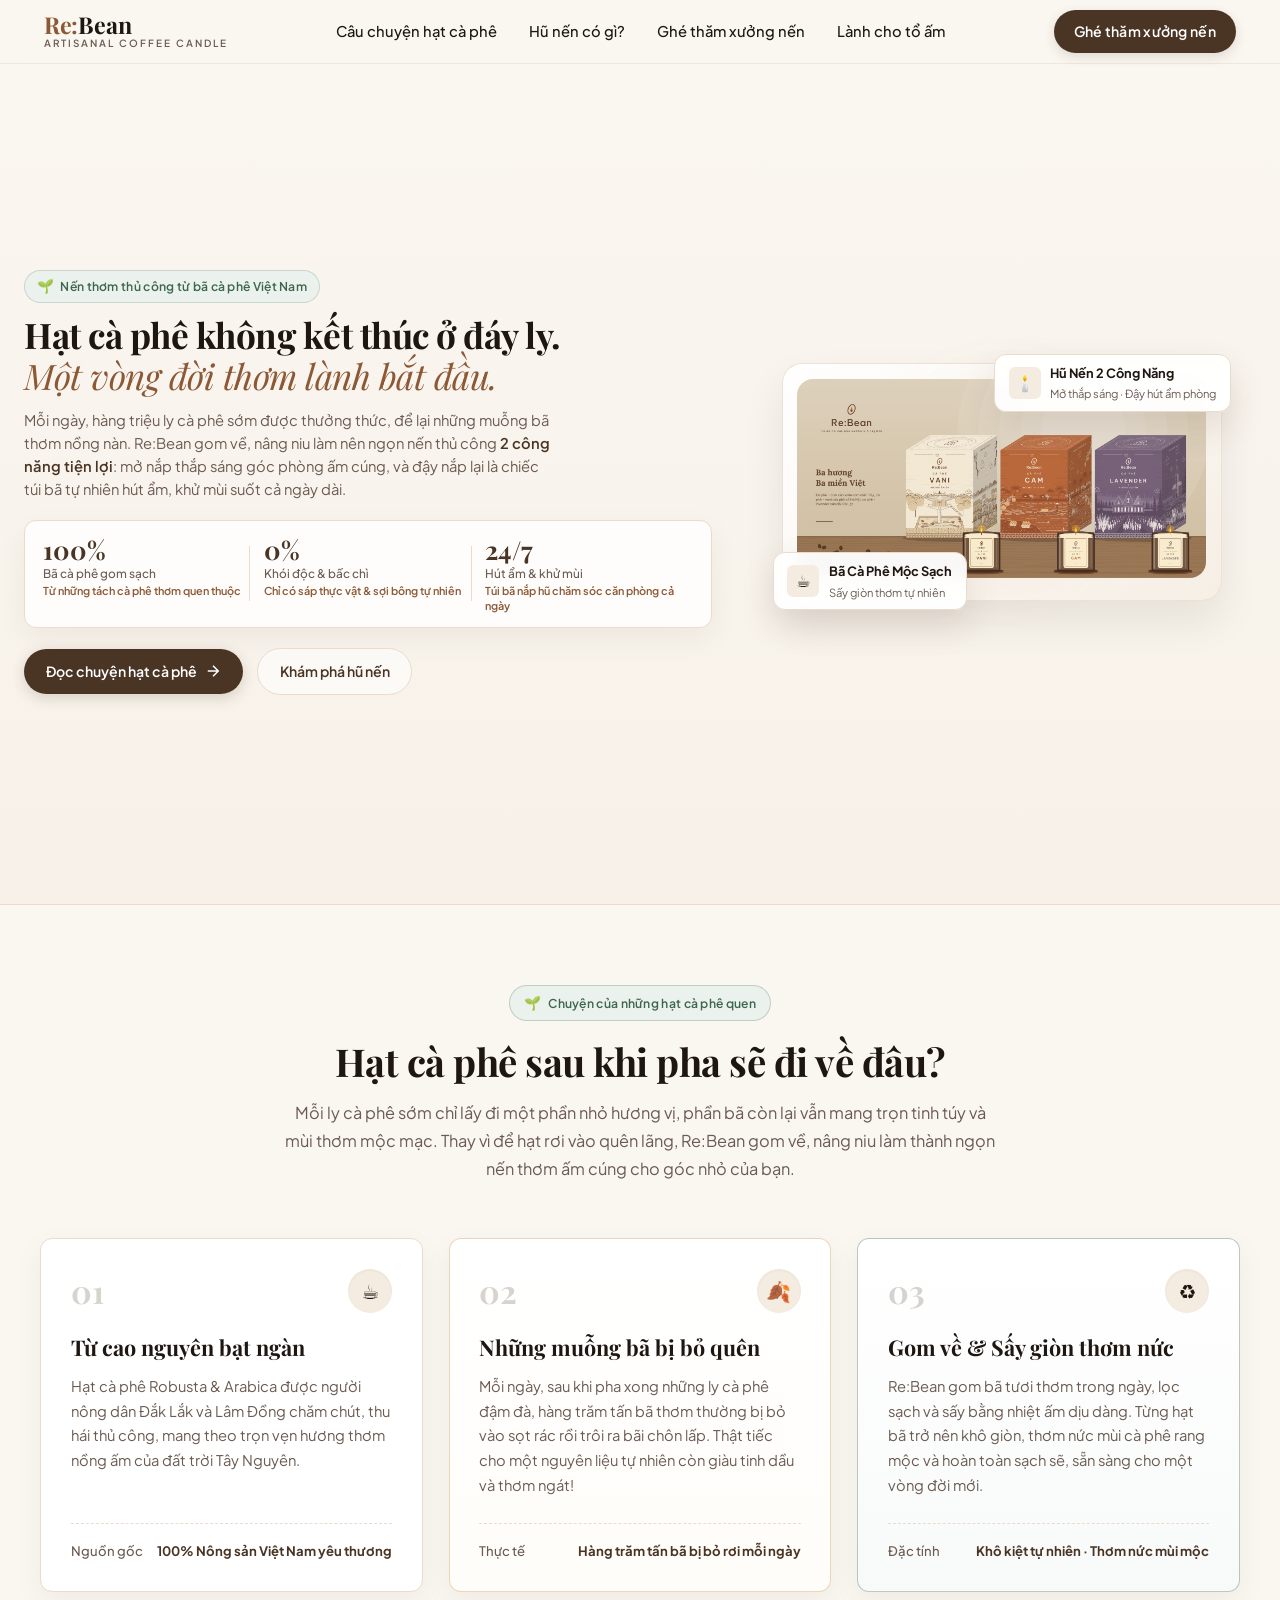
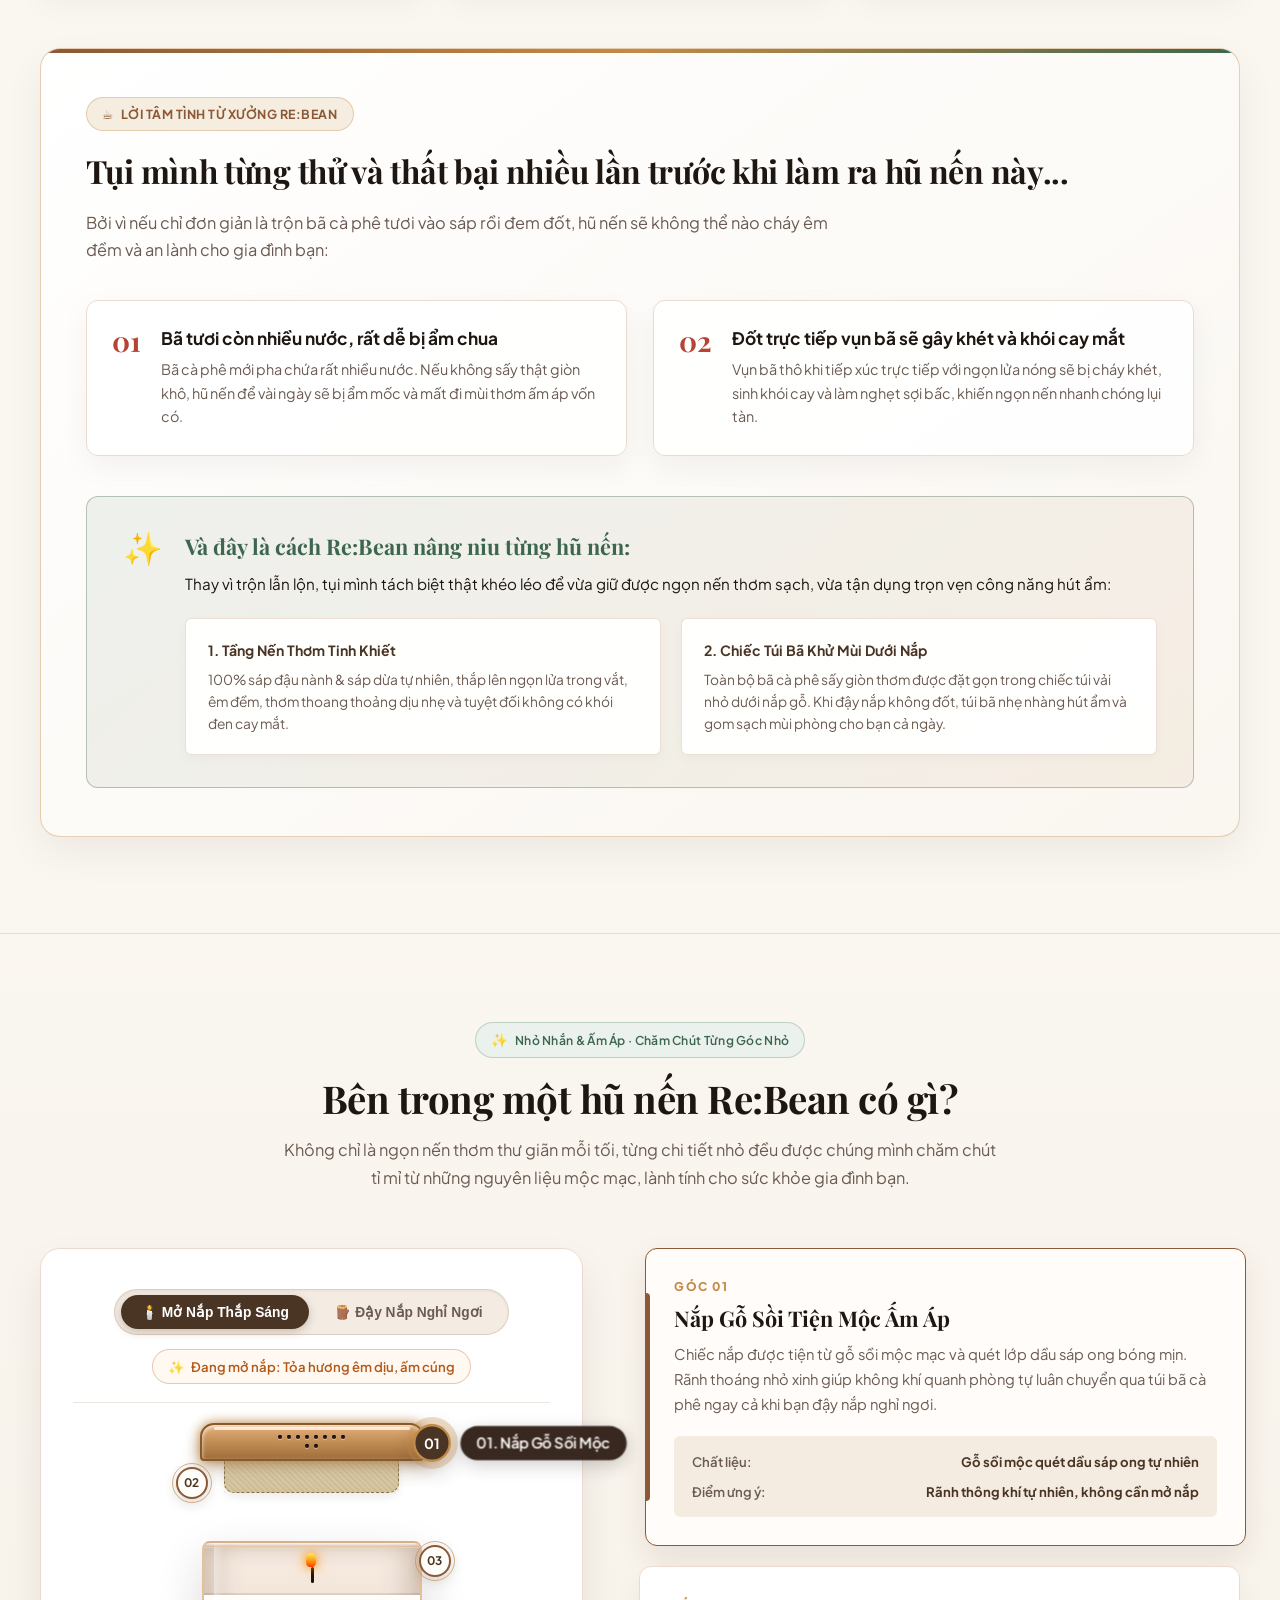
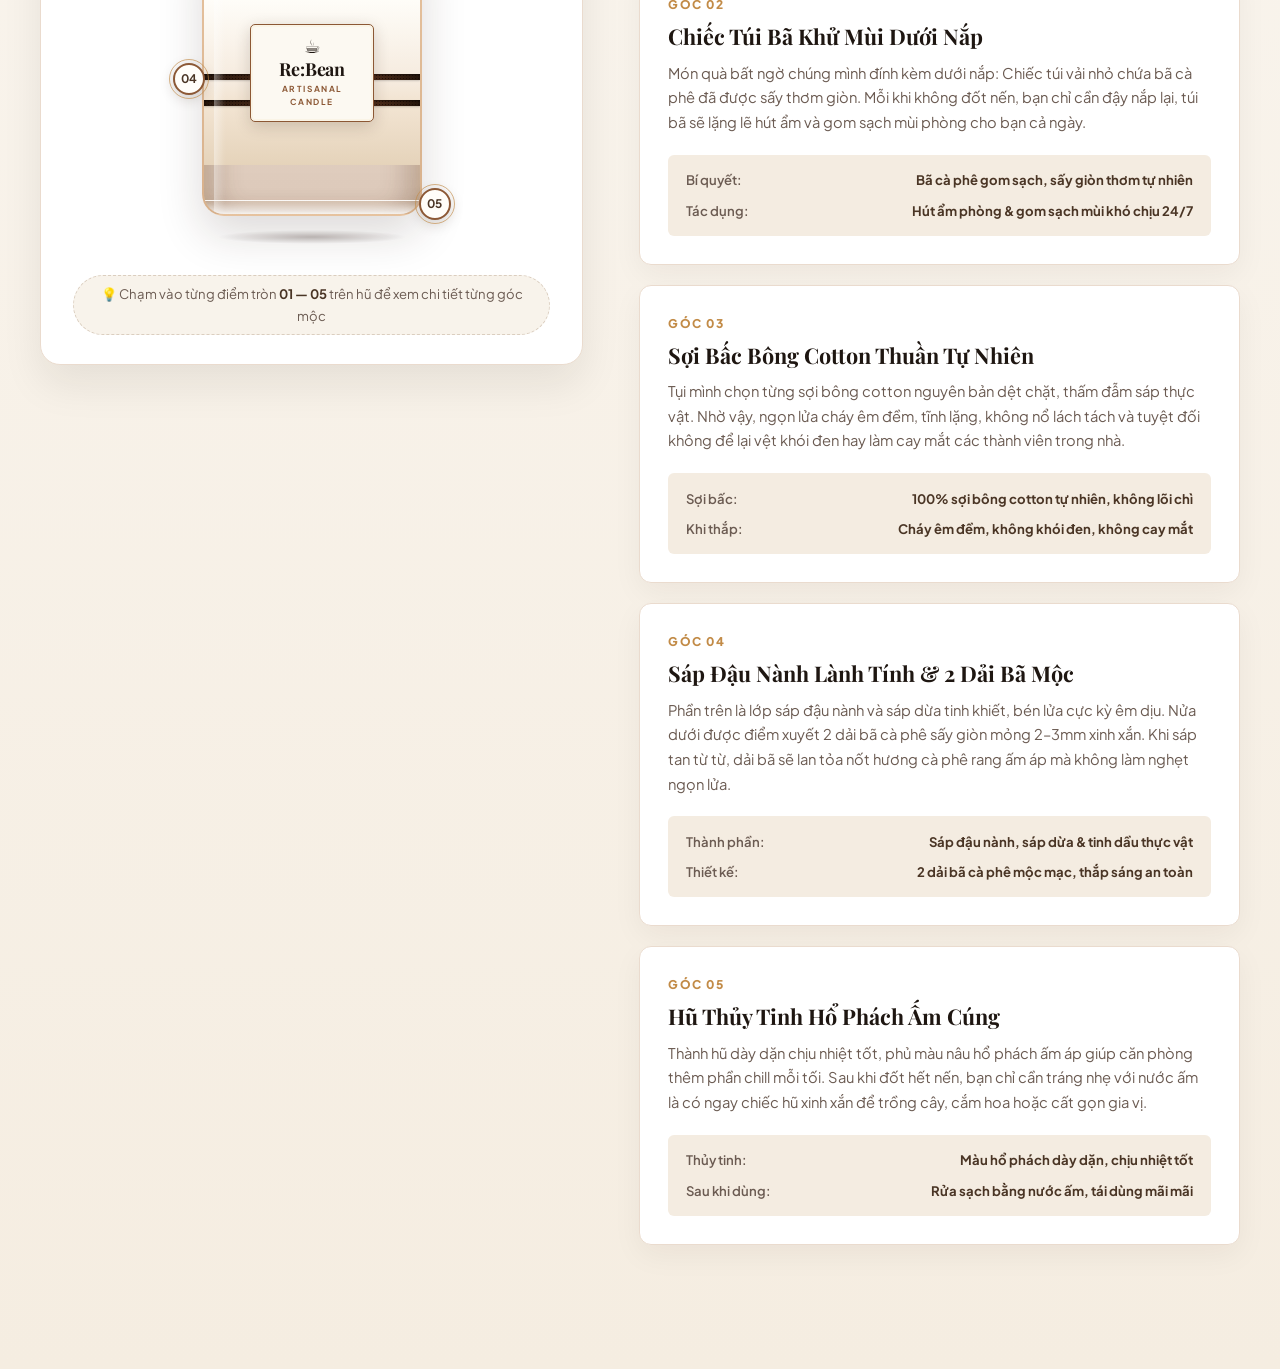
==== rebean_all_in_one.html @ 3fd7f53b "feat(bundle): create standalone self-contained rebean_all_in_one.html with embedded css, js and asse" ====
<!DOCTYPE html>
<html lang="vi">
<head>
  <meta charset="UTF-8">
  <meta name="viewport" content="width=device-width, initial-scale=1.0">
  <title>Re:Bean — Nến Thơm Tái Chế Từ Bã Cà Phê</title>
  <link rel="preconnect" href="https://fonts.googleapis.com">
  <link rel="preconnect" href="https://fonts.gstatic.com" crossorigin>
  <link href="https://fonts.googleapis.com/css2?family=Plus+Jakarta+Sans:wght@300;400;500;600;700;800&family=Playfair+Display:ital,wght@0,500;0,600;0,700;1,400&display=swap" rel="stylesheet">
  <style>
/* ==========================================================================
   Re:Bean — Eco-Artisanal Luxury Design System
   Kinfolk/Aesop Editorial Aesthetic: Pure, Organic, Refined & Sustainable
   ========================================================================== */

:root {
  /* Color Palette */
  --c-dark: #1E1611;           /* Deep espresso roast */
  --c-coffee: #4A3525;         /* Rich coffee bean */
  --c-wood: #8C5835;           /* Warm artisan wood / amber */
  --c-bg: #FAF6F0;             /* Soft kraft linen cream background */
  --c-surface: #FFFFFF;        /* Crisp warm white card surface */
  --c-surface-soft: #F4ECE1;   /* Soft warm tint surface */
  --c-sage: #3D664E;           /* Eco sage green */
  --c-sage-light: #EBF2ED;     /* Sage tint for badges */
  --c-gold: #C28B47;           /* Warm metallic ochre */
  --c-border: #EADBCE;         /* Delicate organic border */
  --c-text-muted: #6B5B52;     /* Muted editorial copy */

  /* Typography */
  --font-serif: 'Playfair Display', Georgia, serif;
  --font-sans: 'Plus Jakarta Sans', system-ui, -apple-system, sans-serif;

  /* Shadows & Radius */
  --radius-sm: 6px;
  --radius-md: 12px;
  --radius-lg: 20px;
  --radius-full: 9999px;
  --shadow-soft: 0 10px 30px rgba(30, 22, 17, 0.05);
  --shadow-elevated: 0 20px 40px rgba(30, 22, 17, 0.08);
  --shadow-floating: 0 15px 35px rgba(74, 53, 37, 0.12);
}

/* Base Reset */
*, *::before, *::after {
  box-sizing: border-box;
  margin: 0;
  padding: 0;
}

html {
  scroll-behavior: smooth;
  font-size: 16px;
}

body {
  font-family: var(--font-sans);
  background-color: var(--c-bg);
  color: var(--c-dark);
  line-height: 1.65;
  -webkit-font-smoothing: antialiased;
  overflow-x: hidden;
}

a {
  color: inherit;
  text-decoration: none;
  transition: all 0.25s ease;
}

/* ==========================================================================
   Header & Navigation
   ========================================================================== */
.site-header {
  position: sticky;
  top: 0;
  z-index: 100;
  background-color: rgba(250, 246, 240, 0.88);
  backdrop-filter: blur(12px);
  -webkit-backdrop-filter: blur(12px);
  border-bottom: 1px solid rgba(234, 219, 206, 0.6);
  transition: background-color 0.3s ease, box-shadow 0.3s ease;
}

.site-header.scrolled {
  background-color: rgba(250, 246, 240, 0.96);
  box-shadow: 0 4px 20px rgba(30, 22, 17, 0.04);
}

.header-container {
  max-width: 1240px;
  margin: 0 auto;
  padding: 0.65rem 1.5rem;
  display: flex;
  align-items: center;
  justify-content: space-between;
}

/* Brand Logo */
.brand-logo {
  display: flex;
  flex-direction: column;
}

.logo-main {
  display: flex;
  align-items: baseline;
  line-height: 1.1;
}

.logo-mark {
  font-family: var(--font-serif);
  font-size: 1.45rem;
  font-weight: 700;
  color: var(--c-wood);
  letter-spacing: -0.5px;
}

.logo-text {
  font-family: var(--font-serif);
  font-size: 1.45rem;
  font-weight: 700;
  color: var(--c-dark);
}

.logo-sub {
  font-size: 0.62rem;
  font-weight: 600;
  text-transform: uppercase;
  letter-spacing: 2px;
  color: var(--c-text-muted);
  margin-top: -3px;
}

/* Navigation Links */
.nav-menu {
  display: flex;
  align-items: center;
  gap: 2rem;
}

.nav-link {
  font-size: 0.92rem;
  font-weight: 500;
  color: var(--c-dark);
  position: relative;
  padding: 0.25rem 0;
}

.nav-link::after {
  content: '';
  position: absolute;
  bottom: 0;
  left: 0;
  width: 0%;
  height: 2px;
  background-color: var(--c-wood);
  transition: width 0.3s ease;
}

.nav-link:hover {
  color: var(--c-wood);
}

.nav-link:hover::after {
  width: 100%;
}

/* Header Actions */
.header-actions {
  display: flex;
  align-items: center;
  gap: 1rem;
}

.btn-header-cta {
  font-size: 0.88rem;
  font-weight: 600;
  color: var(--c-surface);
  background-color: var(--c-coffee);
  padding: 0.6rem 1.25rem;
  border-radius: var(--radius-full);
  letter-spacing: 0.3px;
  box-shadow: 0 4px 12px rgba(74, 53, 37, 0.15);
}

.btn-header-cta:hover {
  background-color: var(--c-dark);
  transform: translateY(-1px);
}

.btn-hamburger {
  display: none;
  flex-direction: column;
  justify-content: space-between;
  width: 24px;
  height: 18px;
  background: none;
  border: none;
  cursor: pointer;
  padding: 0;
}

.btn-hamburger span {
  display: block;
  width: 100%;
  height: 2px;
  background-color: var(--c-dark);
  border-radius: 2px;
  transition: all 0.3s ease;
}

/* Mobile Drawer */
.mobile-drawer {
  position: fixed;
  top: 0;
  right: -100%;
  width: 82%;
  max-width: 320px;
  height: 100vh;
  background-color: var(--c-surface);
  z-index: 1000;
  padding: 2rem 1.5rem;
  box-shadow: -5px 0 30px rgba(0, 0, 0, 0.1);
  transition: right 0.35s cubic-bezier(0.16, 1, 0.3, 1);
  display: flex;
  flex-direction: column;
}

.mobile-drawer.open {
  right: 0;
}

.drawer-header {
  display: flex;
  justify-content: space-between;
  align-items: center;
  padding-bottom: 1.5rem;
  border-bottom: 1px solid var(--c-border);
}

.drawer-logo {
  font-family: var(--font-serif);
  font-size: 1.4rem;
  font-weight: 700;
  color: var(--c-wood);
}

.btn-close-drawer {
  background: none;
  border: none;
  font-size: 2rem;
  line-height: 1;
  color: var(--c-dark);
  cursor: pointer;
}

.drawer-nav {
  display: flex;
  flex-direction: column;
  gap: 1.25rem;
  margin-top: 2rem;
}

.drawer-link {
  font-size: 1.05rem;
  font-weight: 500;
  color: var(--c-dark);
}

.drawer-link:hover {
  color: var(--c-wood);
}

.drawer-btn-cta {
  margin-top: 1.5rem;
  display: inline-block;
  text-align: center;
  padding: 0.8rem 1.2rem;
  background-color: var(--c-coffee);
  color: var(--c-surface);
  border-radius: var(--radius-full);
  font-weight: 600;
}

.drawer-backdrop {
  position: fixed;
  inset: 0;
  background-color: rgba(30, 22, 17, 0.4);
  z-index: 999;
  opacity: 0;
  pointer-events: none;
  transition: opacity 0.3s ease;
}

.drawer-backdrop.active {
  opacity: 1;
  pointer-events: auto;
}

/* ==========================================================================
   Phần 1: Hero Section (Split Editorial Layout)
   ========================================================================== */
.hero-section {
  min-height: calc(100vh - 60px);
  display: flex;
  align-items: center;
  justify-content: center;
  padding: 1.25rem 1.5rem 1.5rem;
  background: linear-gradient(180deg, rgba(250, 246, 240, 0.7) 0%, rgba(244, 236, 225, 0.5) 100%);
  position: relative;
  overflow: hidden;
}

.hero-container {
  max-width: 1240px;
  width: 100%;
  margin: 0 auto;
  display: grid;
  grid-template-columns: 1.15fr 0.85fr;
  align-items: center;
  gap: 2.25rem;
}

/* Hero Content (Left) */
.hero-tag {
  display: inline-flex;
  align-items: center;
  gap: 0.4rem;
  padding: 0.28rem 0.75rem;
  background-color: var(--c-sage-light);
  border: 1px solid rgba(61, 102, 78, 0.2);
  border-radius: var(--radius-full);
  margin-bottom: 0.75rem;
}

.tag-icon {
  font-size: 0.85rem;
}

.tag-text {
  font-size: 0.76rem;
  font-weight: 600;
  color: var(--c-sage);
  letter-spacing: 0.3px;
}

.hero-title {
  font-family: var(--font-serif);
  font-size: clamp(2rem, 2.75vw, 2.65rem);
  line-height: 1.16;
  font-weight: 700;
  color: var(--c-dark);
  letter-spacing: -0.5px;
  margin-bottom: 0.75rem;
}

.hero-title-italic {
  font-style: italic;
  font-weight: 400;
  color: var(--c-wood);
}

.hero-description {
  font-size: 0.92rem;
  color: var(--c-text-muted);
  line-height: 1.58;
  margin-bottom: 1.15rem;
  max-width: 530px;
}

.hero-description strong {
  color: var(--c-coffee);
  font-weight: 600;
}

/* Metrics Grid */
.hero-metrics-grid {
  display: grid;
  grid-template-columns: repeat(3, 1fr);
  gap: 0.85rem;
  margin-bottom: 1.25rem;
  padding: 0.85rem 1.1rem;
  background-color: rgba(255, 255, 255, 0.85);
  border: 1px solid var(--c-border);
  border-radius: var(--radius-md);
  box-shadow: var(--shadow-soft);
}

.metric-card {
  display: flex;
  flex-direction: column;
  position: relative;
}

.metric-card:not(:last-child)::after {
  content: '';
  position: absolute;
  right: 0;
  top: 15%;
  height: 70%;
  width: 1px;
  background-color: var(--c-border);
}

.metric-num {
  font-family: var(--font-serif);
  font-size: 1.6rem;
  font-weight: 700;
  color: var(--c-coffee);
  line-height: 1.1;
  margin-bottom: 0.2rem;
}

.metric-label {
  font-size: 0.74rem;
  color: var(--c-text-muted);
  font-weight: 500;
  line-height: 1.35;
  padding-right: 0.4rem;
}

.metric-note {
  font-size: 0.68rem;
  color: var(--c-wood);
  font-weight: 600;
  display: block;
  margin-top: 2px;
}

/* Buttons */
.hero-actions {
  display: flex;
  align-items: center;
  gap: 0.85rem;
}

.btn {
  display: inline-flex;
  align-items: center;
  justify-content: center;
  gap: 0.45rem;
  padding: 0.68rem 1.35rem;
  border-radius: var(--radius-full);
  font-size: 0.88rem;
  font-weight: 600;
  cursor: pointer;
  transition: all 0.28s ease;
}

.btn-primary {
  background-color: var(--c-coffee);
  color: var(--c-surface);
  box-shadow: 0 4px 14px rgba(74, 53, 37, 0.18);
}

.btn-primary:hover {
  background-color: var(--c-dark);
  transform: translateY(-2px);
  box-shadow: 0 8px 20px rgba(74, 53, 37, 0.24);
}

.btn-secondary {
  background-color: transparent;
  color: var(--c-coffee);
  border: 1.5px solid var(--c-border);
  background-color: rgba(255, 255, 255, 0.6);
}

.btn-secondary:hover {
  background-color: var(--c-surface);
  border-color: var(--c-coffee);
  transform: translateY(-2px);
}

/* Hero Visual (Right) */
.hero-visual {
  position: relative;
  display: flex;
  justify-content: center;
}

.visual-frame {
  position: relative;
  width: 100%;
  max-width: 440px;
  border-radius: var(--radius-lg);
  padding: 0.9rem;
  background: linear-gradient(135deg, rgba(255, 255, 255, 0.92) 0%, rgba(244, 236, 225, 0.65) 100%);
  border: 1px solid rgba(234, 219, 206, 0.8);
  box-shadow: var(--shadow-elevated);
}

.visual-glow {
  position: absolute;
  top: 50%;
  left: 50%;
  transform: translate(-50%, -50%);
  width: 240px;
  height: 240px;
  background: radial-gradient(circle, rgba(194, 139, 71, 0.18) 0%, rgba(194, 139, 71, 0) 70%);
  border-radius: 50%;
  filter: blur(25px);
  z-index: 1;
  pointer-events: none;
}

.hero-product-img {
  width: 100%;
  max-height: 380px;
  object-fit: contain;
  border-radius: calc(var(--radius-lg) - 4px);
  position: relative;
  z-index: 2;
  transition: transform 0.4s ease;
}

.visual-frame:hover .hero-product-img {
  transform: scale(1.02);
}

/* Floating Badges */
.floating-badge {
  position: absolute;
  z-index: 3;
  display: flex;
  align-items: center;
  gap: 0.6rem;
  padding: 0.5rem 0.85rem;
  background: rgba(255, 255, 255, 0.95);
  backdrop-filter: blur(8px);
  border: 1px solid var(--c-border);
  border-radius: var(--radius-md);
  box-shadow: var(--shadow-floating);
  animation: floatSlow 4s ease-in-out infinite alternate;
}

.badge-top-right {
  top: -10px;
  right: -10px;
}

.badge-bottom-left {
  bottom: -10px;
  left: -10px;
  animation-delay: -2s;
}

@keyframes floatSlow {
  0% { transform: translateY(0px); }
  100% { transform: translateY(-6px); }
}

.badge-icon-box {
  width: 32px;
  height: 32px;
  border-radius: var(--radius-sm);
  background-color: var(--c-surface-soft);
  display: flex;
  align-items: center;
  justify-content: center;
  font-size: 1rem;
}

.badge-text {
  display: flex;
  flex-direction: column;
}

.badge-text strong {
  font-size: 0.8rem;
  color: var(--c-dark);
}

.badge-text span {
  font-size: 0.7rem;
  color: var(--c-text-muted);
}

/* ==========================================================================
   Responsive Breakpoints
   ========================================================================== */
@media (max-width: 1024px) {
  .hero-container {
    grid-template-columns: 1fr;
    gap: 3rem;
    text-align: center;
  }

  .hero-content {
    display: flex;
    flex-direction: column;
    align-items: center;
  }

  .hero-title {
    font-size: 2.8rem;
  }

  .hero-description {
    max-width: 640px;
  }

  .hero-actions {
    justify-content: center;
  }

  .badge-top-right {
    right: 5px;
  }

  .badge-bottom-left {
    left: 5px;
  }
}

@media (max-width: 768px) {
  .nav-menu, .btn-header-cta {
    display: none;
  }

  .btn-hamburger {
    display: flex;
  }

  .hero-section {
    padding: 3rem 1.25rem 3.5rem;
  }

  .hero-title {
    font-size: 2.2rem;
  }

  .hero-metrics-grid {
    grid-template-columns: 1fr;
    gap: 1rem;
    width: 100%;
    text-align: left;
  }

  .metric-card:not(:last-child)::after {
    display: none;
  }

  .hero-actions {
    flex-direction: column;
    width: 100%;
  }

  .btn {
    width: 100%;
  }

  .badge-top-right, .badge-bottom-left {
    position: static;
    margin-top: 1rem;
    width: 100%;
    animation: none;
  }

  .visual-frame {
    display: flex;
    flex-direction: column;
  }
}

/* ==========================================================================
   Phần 2: Câu Chuyện Hạt Cà Phê & Thách Thức Khoa Học R&D
   ========================================================================== */
.story-section {
  padding: 5rem 1.5rem 6rem;
  background-color: var(--c-bg);
  border-top: 1px solid var(--c-border);
}

.section-container {
  max-width: 1200px;
  margin: 0 auto;
}

.section-header {
  margin-bottom: 3.5rem;
}

.section-header.text-center {
  text-align: center;
}

.section-tag {
  display: inline-flex;
  align-items: center;
  gap: 0.45rem;
  padding: 0.35rem 0.9rem;
  background-color: var(--c-sage-light);
  border: 1px solid rgba(61, 102, 78, 0.25);
  border-radius: var(--radius-full);
  margin-bottom: 1rem;
}

.section-title {
  font-family: var(--font-serif);
  font-size: clamp(2rem, 3vw, 2.75rem);
  font-weight: 700;
  color: var(--c-dark);
  line-height: 1.25;
  letter-spacing: -0.5px;
  margin-bottom: 0.9rem;
}

.section-subtitle {
  font-size: 1.02rem;
  color: var(--c-text-muted);
  max-width: 720px;
  margin: 0 auto;
  line-height: 1.7;
}

/* 3-Card Timeline Grid */
.timeline-grid {
  display: grid;
  grid-template-columns: repeat(3, 1fr);
  gap: 1.6rem;
  margin-bottom: 3.5rem;
}

.timeline-card {
  background: var(--c-surface);
  border: 1px solid var(--c-border);
  border-radius: var(--radius-md);
  padding: 1.85rem;
  display: flex;
  flex-direction: column;
  box-shadow: var(--shadow-soft);
  transition: transform 0.3s ease, box-shadow 0.3s ease, border-color 0.3s ease;
}

.timeline-card:hover {
  transform: translateY(-5px);
  box-shadow: var(--shadow-elevated);
}

.timeline-card.warning-tint {
  background: linear-gradient(180deg, #FFFFFF 0%, #FFFDF9 100%);
  border-color: rgba(194, 139, 71, 0.35);
}

.timeline-card.highlight-tint {
  background: linear-gradient(180deg, #FFFFFF 0%, #F8FAF9 100%);
  border-color: rgba(61, 102, 78, 0.35);
}

.timeline-card-header {
  display: flex;
  justify-content: space-between;
  align-items: center;
  margin-bottom: 1.25rem;
}

.timeline-step {
  font-family: var(--font-serif);
  font-size: 2rem;
  font-weight: 700;
  color: rgba(74, 53, 37, 0.22);
  line-height: 1;
}

.timeline-icon {
  width: 44px;
  height: 44px;
  border-radius: 50%;
  background: var(--c-surface-soft);
  display: flex;
  align-items: center;
  justify-content: center;
  font-size: 1.25rem;
  box-shadow: inset 0 1px 3px rgba(0, 0, 0, 0.05);
}

.timeline-title {
  font-family: var(--font-serif);
  font-size: 1.35rem;
  font-weight: 700;
  color: var(--c-dark);
  margin-bottom: 0.8rem;
  line-height: 1.3;
}

.timeline-desc {
  font-size: 0.92rem;
  color: var(--c-text-muted);
  line-height: 1.68;
  margin-bottom: 1.6rem;
  flex-grow: 1;
}

.timeline-meta {
  padding-top: 1rem;
  border-top: 1px dashed var(--c-border);
  display: flex;
  justify-content: space-between;
  align-items: center;
  font-size: 0.82rem;
}

.meta-label {
  color: var(--c-text-muted);
  font-weight: 500;
}

.meta-val {
  color: var(--c-coffee);
  font-weight: 700;
}

/* Thẻ Khoa Học R&D Nổi Bật */
.science-bridge-card {
  background: linear-gradient(145deg, #FFFFFF 0%, #FAF6F0 100%);
  border: 1.5px solid rgba(194, 139, 71, 0.4);
  border-radius: var(--radius-lg);
  padding: 3rem 2.8rem;
  box-shadow: 0 16px 40px rgba(30, 22, 17, 0.06);
  position: relative;
  overflow: hidden;
}

.science-bridge-card::before {
  content: '';
  position: absolute;
  top: 0;
  left: 0;
  width: 100%;
  height: 4px;
  background: linear-gradient(90deg, var(--c-wood) 0%, var(--c-gold) 50%, var(--c-sage) 100%);
}

.science-card-header {
  margin-bottom: 2.25rem;
}

.science-badge {
  display: inline-flex;
  align-items: center;
  gap: 0.45rem;
  padding: 0.35rem 0.95rem;
  background: #F5EDE0;
  border: 1px solid rgba(194, 139, 71, 0.35);
  border-radius: var(--radius-full);
  font-size: 0.78rem;
  font-weight: 700;
  color: var(--c-wood);
  text-transform: uppercase;
  letter-spacing: 0.5px;
  margin-bottom: 0.9rem;
}

.science-title {
  font-family: var(--font-serif);
  font-size: 2rem;
  font-weight: 700;
  color: var(--c-dark);
  margin-bottom: 0.65rem;
  letter-spacing: -0.3px;
}

.science-intro {
  font-size: 1.02rem;
  color: var(--c-text-muted);
  max-width: 760px;
  line-height: 1.7;
}

.science-intro strong {
  color: var(--c-coffee);
}

/* Challenges Grid */
.challenges-grid {
  display: grid;
  grid-template-columns: repeat(2, 1fr);
  gap: 1.6rem;
  margin-bottom: 2.5rem;
}

.challenge-item {
  display: flex;
  gap: 1.25rem;
  padding: 1.6rem;
  background: rgba(255, 255, 255, 0.92);
  border: 1px solid var(--c-border);
  border-radius: var(--radius-md);
  box-shadow: var(--shadow-soft);
}

.challenge-num {
  font-family: var(--font-serif);
  font-size: 1.75rem;
  font-weight: 700;
  color: #B84233;
  line-height: 1;
  flex-shrink: 0;
}

.challenge-body {
  display: flex;
  flex-direction: column;
}

.challenge-title {
  font-size: 1.08rem;
  font-weight: 700;
  color: var(--c-dark);
  margin-bottom: 0.5rem;
  line-height: 1.35;
}

.challenge-text {
  font-size: 0.9rem;
  color: var(--c-text-muted);
  line-height: 1.65;
}

.challenge-text strong {
  color: #B84233;
}

.challenge-text em {
  font-style: italic;
  color: var(--c-coffee);
}

/* Solution Highlight */
.solution-highlight {
  background: linear-gradient(135deg, rgba(61, 102, 78, 0.08) 0%, rgba(194, 139, 71, 0.08) 100%);
  border: 1.5px solid rgba(61, 102, 78, 0.35);
  border-radius: var(--radius-md);
  padding: 2rem 2.25rem;
  display: flex;
  gap: 1.4rem;
  align-items: flex-start;
}

.solution-icon {
  font-size: 2rem;
  flex-shrink: 0;
  line-height: 1;
  margin-top: 2px;
}

.solution-content {
  flex-grow: 1;
}

.solution-heading {
  font-family: var(--font-serif);
  font-size: 1.35rem;
  font-weight: 700;
  color: var(--c-sage);
  margin-bottom: 0.5rem;
}

.solution-desc {
  font-size: 0.95rem;
  color: var(--c-dark);
  margin-bottom: 1.35rem;
  line-height: 1.6;
}

.solution-dual-grid {
  display: grid;
  grid-template-columns: 1fr 1fr;
  gap: 1.25rem;
}

.solution-dual-item {
  background: rgba(255, 255, 255, 0.95);
  border: 1px solid rgba(234, 219, 206, 0.9);
  border-radius: var(--radius-sm);
  padding: 1.2rem 1.35rem;
  box-shadow: 0 4px 12px rgba(30, 22, 17, 0.03);
}

.dual-tag {
  font-size: 0.88rem;
  font-weight: 700;
  color: var(--c-coffee);
  margin-bottom: 0.45rem;
  display: flex;
  align-items: center;
  gap: 0.4rem;
}

.solution-dual-item p {
  font-size: 0.86rem;
  color: var(--c-text-muted);
  line-height: 1.6;
}

/* Responsive Rules for Story Section */
@media (max-width: 1024px) {
  .story-section {
    padding: 4rem 1.25rem 5rem;
  }

  .timeline-grid {
    grid-template-columns: 1fr;
    gap: 1.25rem;
  }

  .challenges-grid {
    grid-template-columns: 1fr;
    gap: 1.25rem;
  }

  .solution-dual-grid {
    grid-template-columns: 1fr;
    gap: 1rem;
  }

  .science-bridge-card {
    padding: 2.25rem 1.5rem;
  }

  .solution-highlight {
    padding: 1.5rem;
    flex-direction: column;
    gap: 1rem;
  }
}

/* ==========================================================================
   Phần 3: Giải Phẫu Cấu Trúc Hũ Nến 2-trong-1 (Interactive Exploded Model)
   ========================================================================== */
.anatomy-section {
  padding: 5.5rem 1.5rem 6.5rem;
  background: linear-gradient(180deg, #FAF6F0 0%, #F5EDE1 100%);
  border-top: 1px solid var(--c-border);
}

/* Jar Controls Header: Đặt trực tiếp bên trên hũ nến trong cùng một thẻ */
.jar-controls-header {
  display: flex;
  flex-direction: column;
  align-items: center;
  gap: 0.85rem;
  width: 100%;
  margin-bottom: 0.75rem;
  padding-bottom: 1.15rem;
  border-bottom: 1px solid rgba(212, 197, 181, 0.45);
}

.view-toggles {
  display: inline-flex;
  gap: 0.35rem;
  background: #F4ECE3;
  padding: 0.35rem;
  border-radius: var(--radius-full);
  border: 1px solid rgba(212, 197, 181, 0.7);
  box-shadow: inset 0 1px 3px rgba(44, 27, 19, 0.06);
}

.btn-toggle {
  padding: 0.55rem 1.25rem;
  border-radius: var(--radius-full);
  font-size: 0.86rem;
  font-weight: 600;
  background: none;
  border: none;
  cursor: pointer;
  color: var(--c-text-muted);
  transition: all 0.25s ease;
  display: inline-flex;
  align-items: center;
  gap: 0.35rem;
}

.btn-toggle:hover {
  color: var(--c-dark);
}

.btn-toggle.active {
  background: var(--c-coffee);
  color: var(--c-surface);
  box-shadow: 0 3px 10px rgba(74, 53, 37, 0.25);
}

.jar-state-badge {
  display: inline-flex;
  align-items: center;
  gap: 0.45rem;
  font-size: 0.82rem;
  font-weight: 600;
  padding: 0.35rem 0.95rem;
  border-radius: var(--radius-full);
  border: 1px solid;
  transition: all 0.3s ease;
}

.jar-state-badge.mode-light {
  background: #FFF9F2;
  color: #B35817;
  border-color: rgba(179, 88, 23, 0.3);
}

.jar-state-badge.mode-deodorize {
  background: #F0F6F2;
  color: var(--c-sage);
  border-color: rgba(61, 102, 78, 0.3);
}

/* Layout */
.anatomy-layout {
  display: grid;
  grid-template-columns: 0.95fr 1.05fr;
  gap: 3.5rem;
  align-items: flex-start;
}

.anatomy-visual-col {
  position: sticky;
  top: 90px;
}

.jar-stage-wrapper {
  background: var(--c-surface);
  border: 1.5px solid var(--c-border);
  border-radius: var(--radius-lg);
  padding: 2.5rem 2rem 1.8rem;
  box-shadow: var(--shadow-elevated);
  display: flex;
  flex-direction: column;
  align-items: center;
}

/* Interactive Jar Stage Layout */
.jar-interactive-stage {
  display: flex;
  align-items: center;
  justify-content: center;
  position: relative;
  width: 100%;
  padding: 1.75rem 0 0.5rem;
  min-height: 440px;
}

/* Interactive Hotspot Pins Trực Tiếp Trên Hũ Nến */
.jar-hotspot {
  position: absolute;
  width: 32px;
  height: 32px;
  border-radius: 50%;
  background: #FFFDF9;
  border: 2px solid #8C5835;
  color: #4A3525;
  font-family: var(--font-body);
  font-size: 0.74rem;
  font-weight: 700;
  display: flex;
  align-items: center;
  justify-content: center;
  cursor: pointer;
  z-index: 35;
  transition: all 0.3s cubic-bezier(0.16, 1, 0.3, 1);
  box-shadow: 0 4px 14px rgba(44, 27, 19, 0.18);
  padding: 0;
  outline: none;
}

.jar-hotspot::before {
  content: '';
  position: absolute;
  inset: -6px;
  border-radius: 50%;
  border: 1.5px solid #C28B47;
  opacity: 0.65;
  animation: hotspotRadar 2.2s infinite cubic-bezier(0.25, 1, 0.5, 1);
}

@keyframes hotspotRadar {
  0% { transform: scale(0.85); opacity: 0.85; }
  60% { transform: scale(1.45); opacity: 0; }
  100% { transform: scale(1.45); opacity: 0; }
}

.jar-hotspot:hover,
.jar-hotspot.active {
  background: #4A3525;
  color: #FFFDF9;
  transform: scale(1.18);
  box-shadow: 0 0 0 6px rgba(194, 139, 71, 0.3), 0 6px 18px rgba(44, 27, 19, 0.3);
  border-color: #C28B47;
}

.jar-hotspot.active::before {
  animation: none;
  opacity: 0;
}

/* Tooltip floating label on desktop hover/active */
.hotspot-tooltip {
  position: absolute;
  top: 50%;
  transform: translateY(-50%) scale(0.88);
  background: rgba(44, 27, 19, 0.94);
  color: #FFFDFC;
  font-size: 0.78rem;
  font-weight: 600;
  padding: 0.4rem 0.85rem;
  border-radius: var(--radius-full);
  white-space: nowrap;
  pointer-events: none;
  opacity: 0;
  transition: all 0.25s cubic-bezier(0.16, 1, 0.3, 1);
  backdrop-filter: blur(6px);
  box-shadow: 0 4px 16px rgba(0, 0, 0, 0.2);
  z-index: 45;
}

.hotspot-right .hotspot-tooltip {
  left: calc(100% + 10px);
  transform-origin: left center;
}

.hotspot-left .hotspot-tooltip {
  right: calc(100% + 10px);
  transform-origin: right center;
}

.jar-hotspot:hover .hotspot-tooltip,
.jar-hotspot.active .hotspot-tooltip {
  opacity: 1;
  transform: translateY(-50%) scale(1);
}

/* Hotspots Vị Trí Cụ Thể (So le tự nhiên hai bên hũ) */
.hotspot-lid {
  top: 4px;
  right: -24px;
}

.hotspot-filter {
  top: 44px;
  left: -24px;
}

.hotspot-wick {
  top: 98px;
  right: -24px;
}

.hotspot-wax {
  top: 216px;
  left: -24px;
}

.hotspot-jar {
  bottom: 24px;
  right: -24px;
}

/* Thanh hướng dẫn nhỏ xinh dưới hũ */
.jar-hint-bar {
  margin-top: 1.25rem;
  font-size: 0.82rem;
  color: var(--c-text-muted);
  text-align: center;
  background: rgba(245, 237, 225, 0.65);
  padding: 0.45rem 1.25rem;
  border-radius: var(--radius-full);
  border: 1px dashed rgba(212, 197, 181, 0.8);
}

.jar-hint-bar strong {
  color: var(--c-coffee);
}

/* Jar Model Wrapper */
.jar-model-wrapper {
  position: relative;
  width: 230px;
  display: flex;
  flex-direction: column;
  align-items: center;
}

/* Lid Assembly: Nắp Gỗ Sồi & Túi Lọc Bã */
.lid-assembly {
  position: relative;
  width: 224px;
  display: flex;
  flex-direction: column;
  align-items: center;
  z-index: 25;
  transition: transform 0.45s cubic-bezier(0.16, 1, 0.3, 1);
  margin-bottom: 24px;
}

/* Layer 1: Nắp Gỗ Sồi */
.slice-lid {
  width: 224px;
  position: relative;
  cursor: pointer;
  z-index: 15;
}

.slice-lid-wood {
  height: 38px;
  background: linear-gradient(180deg, #D4A373 0%, #B68652 45%, #946536 100%);
  border-radius: 14px 14px 4px 4px;
  border: 2px solid #7D532B;
  box-shadow: inset 0 2px 4px rgba(255, 255, 255, 0.6), 0 8px 18px rgba(44, 27, 19, 0.18);
  display: flex;
  align-items: center;
  justify-content: center;
  position: relative;
  transition: all 0.3s ease;
}

.lid-rim-highlight {
  position: absolute;
  top: 2px;
  left: 12px;
  right: 12px;
  height: 3px;
  background: rgba(255, 255, 255, 0.55);
  border-radius: 2px;
}

.lid-vent-grid {
  display: flex;
  gap: 5px;
  width: 68px;
  flex-wrap: wrap;
  justify-content: center;
}

.lid-vent-grid i {
  width: 4px;
  height: 4px;
  border-radius: 50%;
  background: #2A170C;
  box-shadow: inset 0 1px 1px rgba(0, 0, 0, 0.8), 0 1px 1px rgba(255, 255, 255, 0.4);
}

/* Layer 2: Túi Lọc Bã Cà Phê */
.slice-filter {
  width: 175px;
  position: relative;
  cursor: pointer;
  z-index: 12;
  margin-top: -2px;
  transition: all 0.3s ease;
}

.slice-pouch-fabric {
  height: 34px;
  background: linear-gradient(180deg, #E6DCBA 0%, #D4C49E 100%);
  border: 1.5px dashed #8F724E;
  border-top: none;
  border-radius: 0 0 10px 10px;
  display: flex;
  align-items: center;
  justify-content: center;
  box-shadow: 0 4px 10px rgba(0, 0, 0, 0.08);
  padding: 0 0.5rem;
}

.pouch-grounds-fill {
  font-size: 0.68rem;
  font-weight: 700;
  color: #4A2E1B;
  white-space: nowrap;
}

/* Glass Vessel (Thân Hũ Thủy Tinh Hổ Phách Thủ Công) */
.jar-glass-vessel {
  width: 220px;
  height: 275px;
  position: relative;
  border-radius: 8px 8px 22px 22px;
  border: 2px solid rgba(214, 155, 96, 0.5);
  background: linear-gradient(180deg, rgba(210, 140, 75, 0.18) 0%, rgba(140, 78, 30, 0.32) 100%);
  backdrop-filter: blur(4px);
  -webkit-backdrop-filter: blur(4px);
  box-shadow: 
    inset 16px 0 24px rgba(70, 36, 14, 0.2),
    inset -16px 0 24px rgba(70, 36, 14, 0.2),
    inset 0 0 14px rgba(255, 220, 160, 0.35),
    0 18px 45px rgba(44, 27, 19, 0.16);
  display: flex;
  flex-direction: column;
  overflow: hidden;
  transition: all 0.4s ease;
}

.glass-reflection-left {
  position: absolute;
  top: 0;
  bottom: 0;
  left: 10px;
  width: 12px;
  background: linear-gradient(90deg, rgba(255, 255, 255, 0.4) 0%, rgba(255, 255, 255, 0.05) 80%, transparent 100%);
  pointer-events: none;
  z-index: 10;
}

.glass-rim {
  position: absolute;
  top: 0;
  left: 0;
  right: 0;
  height: 5px;
  background: linear-gradient(180deg, rgba(255, 255, 255, 0.85) 0%, rgba(214, 155, 96, 0.3) 100%);
  border-bottom: 1px solid rgba(74, 51, 38, 0.15);
  z-index: 11;
}

/* Tem Nhãn Thủ Công Re:Bean Giữa Thân Hũ */
.jar-real-label {
  position: absolute;
  top: 48%;
  left: 50%;
  transform: translate(-50%, -50%);
  width: 124px;
  height: 98px;
  background: #FCF9F2;
  border: 1.5px solid #8C5835;
  border-radius: 5px;
  box-shadow: 0 4px 16px rgba(44, 27, 19, 0.18), inset 0 0 0 2px #FAF4E6;
  display: flex;
  flex-direction: column;
  align-items: center;
  justify-content: center;
  z-index: 8;
  text-align: center;
  padding: 0.6rem 0.5rem;
  pointer-events: none;
}

.label-seed-icon {
  font-size: 1.15rem;
  margin-bottom: 3px;
  line-height: 1;
}

.label-brand {
  font-family: var(--font-serif);
  font-size: 1.12rem;
  font-weight: 700;
  color: #1E1611;
  letter-spacing: -0.2px;
  line-height: 1.1;
}

.label-sub {
  font-size: 0.52rem;
  text-transform: uppercase;
  letter-spacing: 1.6px;
  color: #8C5835;
  font-weight: 700;
  margin-top: 3px;
}

/* Headspace & Wick Flame */
.jar-headspace {
  height: 52px;
  position: relative;
  width: 100%;
  flex-shrink: 0;
  display: flex;
  align-items: center;
  justify-content: center;
  border-bottom: 2px solid rgba(133, 110, 82, 0.2);
  background: rgba(255, 255, 255, 0.12);
  z-index: 6;
  cursor: pointer;
}

.candle-wick-assembly {
  position: absolute;
  bottom: 0;
  left: 50%;
  transform: translateX(-50%);
  width: 8px;
  height: 26px;
  z-index: 9;
  display: flex;
  flex-direction: column;
  align-items: center;
  transition: opacity 0.3s ease;
}

.wick-stem {
  width: 3px;
  height: 16px;
  background: #1C120C;
  border-radius: 2px;
}

.wick-flame {
  position: absolute;
  top: -14px;
  left: 50%;
  transform: translateX(-50%);
  width: 12px;
  height: 16px;
  transition: all 0.3s ease;
}

.flame-core {
  width: 10px;
  height: 14px;
  background: linear-gradient(180deg, #FFEE55 0%, #FF8800 65%, #FF3300 100%);
  border-radius: 50% 50% 35% 35%;
  box-shadow: 0 0 10px #FF9900, 0 0 18px rgba(255, 136, 0, 0.6);
  animation: flameFlicker 1.8s infinite alternate ease-in-out;
}

@keyframes flameFlicker {
  0% { transform: scale(1) rotate(-1deg); filter: drop-shadow(0 0 6px #FF8800); }
  50% { transform: scale(1.15) rotate(1deg); filter: drop-shadow(0 0 12px #FFAA00); }
  100% { transform: scale(0.95) rotate(-0.5deg); filter: drop-shadow(0 0 8px #FF6600); }
}

/* Slices inside Vessel */
.jar-slice {
  cursor: pointer;
  transition: all 0.3s ease;
}

.jar-slice:hover,
.jar-slice.active {
  filter: brightness(1.08) drop-shadow(0 0 6px var(--c-gold));
}

.slice-wax {
  flex: 1.4;
  display: flex;
  position: relative;
  overflow: hidden;
}

/* Thân sáp nến đa tầng: sáp thực vật + 2 lớp bã cà phê */
.wax-body-stack {
  width: 100%;
  height: 100%;
  display: flex;
  flex-direction: column;
  position: relative;
}

.wax-zone {
  width: 100%;
  background: linear-gradient(180deg, #FFFDF8 0%, #F5EDE0 100%);
  position: relative;
}

.wax-zone-top {
  flex: 1.25;
  background: linear-gradient(180deg, #FFFEFA 0%, #F6ECE0 100%);
}

.wax-zone-mid {
  height: 20px;
  background: linear-gradient(180deg, #F6ECE0 0%, #F2E4D2 100%);
}

.wax-zone-base {
  flex: 0.95;
  background: linear-gradient(180deg, #F2E4D2 0%, #E5D3BA 100%);
}

/* 2 Lớp Bã Cà Phê Phân Tầng Thực Tế (2-3mm) */
.coffee-strata {
  width: 100%;
  height: 6px;
  background: linear-gradient(90deg, #24140B 0%, #462817 25%, #351C0F 55%, #4A2A18 80%, #24140B 100%);
  position: relative;
  box-shadow: inset 0 1px 2px rgba(0, 0, 0, 0.5), 0 1px 2px rgba(0, 0, 0, 0.18);
  cursor: pointer;
  transition: all 0.25s ease;
  z-index: 5;
}

.coffee-strata:hover,
.coffee-strata.active {
  filter: brightness(1.3) drop-shadow(0 0 6px var(--c-gold));
  height: 8px;
}

.strata-grounds-grain {
  position: absolute;
  inset: 0;
  background-image: radial-gradient(#150904 1px, transparent 1px);
  background-size: 3px 3px;
  opacity: 0.75;
}

/* Texture vải mộc cho túi bã */
.pouch-grain-pattern {
  position: absolute;
  inset: 0;
  background-image: repeating-linear-gradient(45deg, rgba(74, 46, 27, 0.08) 0, rgba(74, 46, 27, 0.08) 2px, transparent 0, transparent 4px);
  opacity: 0.8;
}

.slice-jar {
  flex: 0.4;
  display: flex;
  align-items: center;
  justify-content: center;
  position: relative;
}

.glass-base-weight {
  position: absolute;
  bottom: 0;
  left: 0;
  right: 0;
  height: 14px;
  background: linear-gradient(180deg, transparent 0%, rgba(255, 255, 255, 0.85) 100%);
  border-top: 1px solid rgba(255, 255, 255, 0.5);
  z-index: 10;
}

.jar-ground-shadow {
  width: 190px;
  height: 14px;
  background: radial-gradient(ellipse, rgba(44, 27, 19, 0.28) 0%, transparent 70%);
  margin-top: 14px;
}

/* Animations for Mở Nắp (Exploded) vs Đậy Nắp (Closed) */
.jar-interactive-stage.exploded .lid-assembly {
  transform: translateY(-24px);
}

.jar-interactive-stage.closed .lid-assembly {
  transform: translateY(56px);
}

.jar-interactive-stage.closed .slice-lid-wood {
  box-shadow: 0 4px 14px rgba(44, 27, 19, 0.28), inset 0 2px 4px rgba(255, 255, 255, 0.7);
  border-radius: 14px 14px 2px 2px;
}

.jar-interactive-stage.closed .slice-filter {
  opacity: 0.85;
}

.jar-interactive-stage.closed .candle-wick-assembly {
  opacity: 0.15;
}

.jar-interactive-stage.closed .wick-flame {
  opacity: 0;
  transform: translateX(-50%) scale(0);
}

.jar-interactive-stage.closed .hotspot-wick {
  opacity: 0.35;
  pointer-events: none;
}

/* Detail Cards */
.anatomy-details-col {
  display: flex;
  flex-direction: column;
}

.detail-card {
  background: var(--c-surface);
  border: 1.5px solid var(--c-border);
  border-radius: var(--radius-md);
  padding: 1.75rem;
  margin-bottom: 1.25rem;
  cursor: pointer;
  transition: all 0.3s ease;
  box-shadow: var(--shadow-soft);
  position: relative;
}

.detail-card:hover {
  border-color: rgba(140, 88, 53, 0.5);
  transform: translateX(4px);
  box-shadow: var(--shadow-elevated);
}

.detail-card.active {
  border-color: var(--c-wood);
  background: #FFFCF9;
  transform: translateX(6px);
  box-shadow: 0 12px 30px rgba(74, 53, 37, 0.1);
}

.detail-card.active::before {
  content: '';
  position: absolute;
  left: 0;
  top: 15%;
  height: 70%;
  width: 4px;
  background: var(--c-wood);
  border-radius: 0 4px 4px 0;
}

.card-num {
  font-size: 0.75rem;
  font-weight: 800;
  letter-spacing: 1.5px;
  color: var(--c-gold);
  margin-bottom: 0.45rem;
}

.card-heading {
  font-family: var(--font-serif);
  font-size: 1.35rem;
  font-weight: 700;
  color: var(--c-dark);
  margin-bottom: 0.65rem;
  line-height: 1.3;
}

.card-summary {
  font-size: 0.92rem;
  color: var(--c-text-muted);
  line-height: 1.68;
  margin-bottom: 1.25rem;
}

.card-specs-list {
  background: var(--c-surface-soft);
  border-radius: var(--radius-sm);
  padding: 0.9rem 1.1rem;
  display: flex;
  flex-direction: column;
  gap: 0.55rem;
}

.spec-row {
  display: flex;
  justify-content: space-between;
  align-items: center;
  font-size: 0.82rem;
}

.spec-name {
  color: var(--c-text-muted);
  font-weight: 600;
}

.spec-value {
  color: var(--c-coffee);
  font-weight: 700;
  text-align: right;
}

/* Responsive Rules for Anatomy */
@media (max-width: 1024px) {
  .anatomy-section {
    padding: 3.5rem 1rem 4.5rem;
  }

  .anatomy-layout {
    grid-template-columns: 1fr;
    gap: 2.5rem;
  }

  .anatomy-visual-col {
    position: static;
  }

  .jar-stage-wrapper {
    padding: 1.25rem 0.5rem 1.25rem;
    overflow: hidden;
  }

  .jar-controls-header {
    gap: 0.55rem;
    margin-bottom: 0.5rem;
    padding-bottom: 0.85rem;
  }

  .view-toggles {
    width: 100%;
    max-width: 320px;
    display: flex;
    padding: 0.25rem;
  }

  .btn-toggle {
    flex: 1;
    padding: 0.45rem 0.4rem;
    font-size: 0.76rem;
    justify-content: center;
    white-space: nowrap;
  }

  .jar-state-badge {
    font-size: 0.72rem;
    padding: 0.3rem 0.65rem;
    max-width: 95%;
    text-align: center;
    justify-content: center;
  }

  .jar-interactive-stage {
    display: flex;
    align-items: center;
    justify-content: center;
    width: 100%;
    padding: 1.25rem 0 0.5rem;
    min-height: 380px;
  }

  .jar-model-wrapper {
    width: 200px;
    transform: none;
    flex-shrink: 0;
  }

  .jar-hotspot {
    width: 28px;
    height: 28px;
    font-size: 0.68rem;
  }

  .hotspot-lid {
    top: 4px;
    right: -14px;
  }

  .hotspot-filter {
    top: 40px;
    left: -14px;
  }

  .hotspot-wick {
    top: 92px;
    right: -14px;
  }

  .hotspot-wax {
    top: 198px;
    left: -14px;
  }

  .hotspot-jar {
    bottom: 20px;
    right: -14px;
  }

  .hotspot-tooltip {
    display: none;
  }

  .jar-hint-bar {
    font-size: 0.74rem;
    padding: 0.4rem 0.85rem;
    line-height: 1.35;
  }

  .detail-card:hover,
  .detail-card.active {
    transform: none;
  }
}

@media (max-width: 380px) {
  .jar-model-wrapper {
    width: 180px;
  }

  .jar-hotspot {
    width: 26px;
    height: 26px;
    font-size: 0.64rem;
  }
}


</style>
</head>
<body>
  <!-- Header / Navigation -->
  <header class="site-header" id="header">
    <div class="header-container">
      <a href="#" class="brand-logo">
        <div class="logo-main">
          <span class="logo-mark">Re:</span><span class="logo-text">Bean</span>
        </div>
        <span class="logo-sub">Artisanal Coffee Candle</span>
      </a>

      <nav class="nav-menu" id="nav-menu">
        <a href="#story" class="nav-link">Câu chuyện hạt cà phê</a>
        <a href="#anatomy" class="nav-link">Hũ nến có gì?</a>
        <a href="#workshop" class="nav-link">Ghé thăm xưởng nến</a>
        <a href="#purity" class="nav-link">Lành cho tổ ấm</a>
      </nav>

      <div class="header-actions">
        <a href="#workshop" class="btn-header-cta">Ghé thăm xưởng nến</a>
        <button class="btn-hamburger" id="btn-hamburger" aria-label="Mở menu">
          <span></span>
          <span></span>
          <span></span>
        </button>
      </div>
    </div>
  </header>

  <!-- Mobile Drawer Menu -->
  <div class="mobile-drawer" id="mobile-drawer">
    <div class="drawer-header">
      <span class="drawer-logo">Re:Bean</span>
      <button class="btn-close-drawer" id="btn-close-drawer" aria-label="Đóng menu">&times;</button>
    </div>
    <nav class="drawer-nav">
      <a href="#story" class="drawer-link">Câu chuyện hạt cà phê</a>
      <a href="#anatomy" class="drawer-link">Hũ nến có gì?</a>
      <a href="#workshop" class="drawer-link">Ghé thăm xưởng nến</a>
      <a href="#purity" class="drawer-link">Lành cho tổ ấm</a>
      <a href="#workshop" class="drawer-btn-cta">Ghé thăm xưởng nến thủ công</a>
    </nav>
  </div>
  <div class="drawer-backdrop" id="drawer-backdrop"></div>

  <!-- Main Content -->
  <main id="app">
    <!-- PHẦN 1: HERO SECTION -->
    <section class="hero-section" id="hero">
      <div class="hero-container">
        <!-- Cột trái: Nội dung & Triết lý tái sinh -->
        <div class="hero-content">
          <div class="hero-tag">
            <span class="tag-icon">🌱</span>
            <span class="tag-text">Nến thơm thủ công từ bã cà phê Việt Nam</span>
          </div>

          <h1 class="hero-title">
            Hạt cà phê không kết thúc ở đáy ly.<br>
            <span class="hero-title-italic">Một vòng đời thơm lành bắt đầu.</span>
          </h1>

          <p class="hero-description">
            Mỗi ngày, hàng triệu ly cà phê sớm được thưởng thức, để lại những muỗng bã thơm nồng nàn. Re:Bean gom về, nâng niu làm nên ngọn nến thủ công <strong>2 công năng tiện lợi</strong>: mở nắp thắp sáng góc phòng ấm cúng, và đậy nắp lại là chiếc túi bã tự nhiên hút ẩm, khử mùi suốt cả ngày dài.
          </p>

          <!-- 3 Chỉ số gần gũi, đời thường -->
          <div class="hero-metrics-grid">
            <div class="metric-card">
              <span class="metric-num">100%</span>
              <span class="metric-label">Bã cà phê gom sạch<br><small class="metric-note">Từ những tách cà phê thơm quen thuộc</small></span>
            </div>
            <div class="metric-card">
              <span class="metric-num">0%</span>
              <span class="metric-label">Khói độc &amp; bấc chì<br><small class="metric-note">Chỉ có sáp thực vật &amp; sợi bông tự nhiên</small></span>
            </div>
            <div class="metric-card">
              <span class="metric-num">24/7</span>
              <span class="metric-label">Hút ẩm &amp; khử mùi<br><small class="metric-note">Túi bã nắp hũ chăm sóc căn phòng cả ngày</small></span>
            </div>
          </div>

          <!-- Nút hành động -->
          <div class="hero-actions">
            <a href="#story" class="btn btn-primary">
              <span>Đọc chuyện hạt cà phê</span>
              <svg width="18" height="18" viewBox="0 0 24 24" fill="none" stroke="currentColor" stroke-width="2"><path d="M5 12h14M12 5l7 7-7 7"/></svg>
            </a>
            <a href="#anatomy" class="btn btn-secondary">
              <span>Khám phá hũ nến</span>
            </a>
          </div>
        </div>

        <!-- Cột phải: Khung ảnh nghệ nhân & Huy hiệu độc bản -->
        <div class="hero-visual">
          <div class="visual-frame">
            <div class="visual-glow"></div>
            <img 
              src="[data-uri]" 
              alt="Hũ nến thơm Re:Bean tái chế từ bã cà phê với nắp gỗ và túi lọc khử mùi" 
              class="hero-product-img"
              loading="eager"
            >
            
            <!-- Floating Badge 1: Cấu trúc 2-trong-1 -->
            <div class="floating-badge badge-top-right">
              <div class="badge-icon-box">🕯️</div>
              <div class="badge-text">
                <strong>Hũ Nến 2 Công Năng</strong>
                <span>Mở thắp sáng · Đậy hút ẩm phòng</span>
              </div>
            </div>

            <!-- Floating Badge 2: Xử lý mộc mạc sạch sẽ -->
            <div class="floating-badge badge-bottom-left">
              <div class="badge-icon-box">☕</div>
              <div class="badge-text">
                <strong>Bã Cà Phê Mộc Sạch</strong>
                <span>Sấy giòn thơm tự nhiên</span>
              </div>
            </div>
          </div>
        </div>
      </div>
    </section>

    <!-- PHẦN 2: CÂU CHUYỆN HẠT CÀ PHÊ -->
    <section class="story-section" id="story">
      <div class="section-container">
        <!-- Tiêu đề phần -->
        <div class="section-header text-center">
          <div class="section-tag">
            <span class="tag-icon">🌱</span>
            <span class="tag-text">Chuyện của những hạt cà phê quen</span>
          </div>
          <h2 class="section-title">Hạt cà phê sau khi pha sẽ đi về đâu?</h2>
          <p class="section-subtitle">
            Mỗi ly cà phê sớm chỉ lấy đi một phần nhỏ hương vị, phần bã còn lại vẫn mang trọn tinh túy và mùi thơm mộc mạc. Thay vì để hạt rơi vào quên lãng, Re:Bean gom về, nâng niu làm thành ngọn nến thơm ấm cúng cho góc nhỏ của bạn.
          </p>
        </div>

        <!-- 3-Card Timeline Vòng Đời Thân Thiện -->
        <div class="timeline-grid">
          <!-- Card 1 -->
          <div class="timeline-card">
            <div class="timeline-card-header">
              <span class="timeline-step">01</span>
              <div class="timeline-icon">☕</div>
            </div>
            <h3 class="timeline-title">Từ cao nguyên bạt ngàn</h3>
            <p class="timeline-desc">
              Hạt cà phê Robusta &amp; Arabica được người nông dân Đắk Lắk và Lâm Đồng chăm chút, thu hái thủ công, mang theo trọn vẹn hương thơm nồng ấm của đất trời Tây Nguyên.
            </p>
            <div class="timeline-meta">
              <span class="meta-label">Nguồn gốc</span>
              <span class="meta-val">100% Nông sản Việt Nam yêu thương</span>
            </div>
          </div>

          <!-- Card 2 -->
          <div class="timeline-card warning-tint">
            <div class="timeline-card-header">
              <span class="timeline-step">02</span>
              <div class="timeline-icon">🍂</div>
            </div>
            <h3 class="timeline-title">Những muỗng bã bị bỏ quên</h3>
            <p class="timeline-desc">
              Mỗi ngày, sau khi pha xong những ly cà phê đậm đà, hàng trăm tấn bã thơm thường bị bỏ vào sọt rác rồi trôi ra bãi chôn lấp. Thật tiếc cho một nguyên liệu tự nhiên còn giàu tinh dầu và thơm ngát!
            </p>
            <div class="timeline-meta">
              <span class="meta-label">Thực tế</span>
              <span class="meta-val">Hàng trăm tấn bã bị bỏ rơi mỗi ngày</span>
            </div>
          </div>

          <!-- Card 3 -->
          <div class="timeline-card highlight-tint">
            <div class="timeline-card-header">
              <span class="timeline-step">03</span>
              <div class="timeline-icon">♻️</div>
            </div>
            <h3 class="timeline-title">Gom về &amp; Sấy giòn thơm nức</h3>
            <p class="timeline-desc">
              Re:Bean gom bã tươi thơm trong ngày, lọc sạch và sấy bằng nhiệt ấm dịu dàng. Từng hạt bã trở nên khô giòn, thơm nức mùi cà phê rang mộc và hoàn toàn sạch sẽ, sẵn sàng cho một vòng đời mới.
            </p>
            <div class="timeline-meta">
              <span class="meta-label">Đặc tính</span>
              <span class="meta-val">Khô kiệt tự nhiên · Thơm nức mùi mộc</span>
            </div>
          </div>
        </div>

        <!-- Thẻ Tâm Tình Thủ Công -->
        <div class="science-bridge-card">
          <div class="science-card-header">
            <div class="science-badge">
              <span>☕</span> Lời tâm tình từ xưởng Re:Bean
            </div>
            <h3 class="science-title">Tụi mình từng thử và thất bại nhiều lần trước khi làm ra hũ nến này...</h3>
            <p class="science-intro">
              Bởi vì nếu chỉ đơn giản là trộn bã cà phê tươi vào sáp rồi đem đốt, hũ nến sẽ không thể nào cháy êm đềm và an lành cho gia đình bạn:
            </p>
          </div>

          <!-- 2 Thách thức đời thường -->
          <div class="challenges-grid">
            <div class="challenge-item">
              <div class="challenge-num">01</div>
              <div class="challenge-body">
                <h4 class="challenge-title">Bã tươi còn nhiều nước, rất dễ bị ẩm chua</h4>
                <p class="challenge-text">
                  Bã cà phê mới pha chứa rất nhiều nước. Nếu không sấy thật giòn khô, hũ nến để vài ngày sẽ bị ẩm mốc và mất đi mùi thơm ấm áp vốn có.
                </p>
              </div>
            </div>

            <div class="challenge-item">
              <div class="challenge-num">02</div>
              <div class="challenge-body">
                <h4 class="challenge-title">Đốt trực tiếp vụn bã sẽ gây khét và khói cay mắt</h4>
                <p class="challenge-text">
                  Vụn bã thô khi tiếp xúc trực tiếp với ngọn lửa nóng sẽ bị cháy khét, sinh khói cay và làm nghẹt sợi bấc, khiến ngọn nến nhanh chóng lụi tàn.
                </p>
              </div>
            </div>
          </div>

          <!-- Cách làm khéo léo của Re:Bean -->
          <div class="solution-highlight">
            <div class="solution-icon">✨</div>
            <div class="solution-content">
              <h4 class="solution-heading">Và đây là cách Re:Bean nâng niu từng hũ nến:</h4>
              <p class="solution-desc">
                Thay vì trộn lẫn lộn, tụi mình tách biệt thật khéo léo để vừa giữ được ngọn nến thơm sạch, vừa tận dụng trọn vẹn công năng hút ẩm:
              </p>
              <div class="solution-dual-grid">
                <div class="solution-dual-item">
                  <div class="dual-tag">1. Tầng Nến Thơm Tinh Khiết</div>
                  <p>100% sáp đậu nành &amp; sáp dừa tự nhiên, thắp lên ngọn lửa trong vắt, êm đềm, thơm thoang thoảng dịu nhẹ và tuyệt đối không có khói đen cay mắt.</p>
                </div>
                <div class="solution-dual-item">
                  <div class="dual-tag">2. Chiếc Túi Bã Khử Mùi Dưới Nắp</div>
                  <p>Toàn bộ bã cà phê sấy giòn thơm được đặt gọn trong chiếc túi vải nhỏ dưới nắp gỗ. Khi đậy nắp không đốt, túi bã nhẹ nhàng hút ẩm và gom sạch mùi phòng cho bạn cả ngày.</p>
                </div>
              </div>
            </div>
          </div>
        </div>
      </div>
    </section>

    <!-- PHẦN 3: BÊN TRONG MỘT HŨ NẾN RE:BEAN CÓ GÌ? -->
    <section class="anatomy-section" id="anatomy">
      <div class="section-container">
        <!-- Tiêu đề phần -->
        <div class="section-header text-center">
          <div class="section-tag">
            <span class="tag-icon">✨</span>
            <span class="tag-text">Nhỏ Nhắn &amp; Ấm Áp · Chăm Chút Từng Góc Nhỏ</span>
          </div>
          <h2 class="section-title">Bên trong một hũ nến Re:Bean có gì?</h2>
          <p class="section-subtitle">
            Không chỉ là ngọn nến thơm thư giãn mỗi tối, từng chi tiết nhỏ đều được chúng mình chăm chút tỉ mỉ từ những nguyên liệu mộc mạc, lành tính cho sức khỏe gia đình bạn.
          </p>
        </div>

        <!-- Bố cục 2 cột: Trình xem mô hình (Trái) & Chi tiết 5 góc mộc (Phải) -->
        <div class="anatomy-layout">
          <!-- Cột trái: Mô hình hũ nến thực tế tương tác -->
          <div class="anatomy-visual-col">
            <div class="jar-stage-wrapper">
              
              <!-- Bảng điều khiển nắp nến đặt trực tiếp chung với hũ nến -->
              <div class="jar-controls-header">
                <div class="view-toggles">
                  <button class="btn-toggle active" id="btn-explode" onclick="setJarViewMode('exploded')">
                    <span>🕯️ Mở Nắp Thắp Sáng</span>
                  </button>
                  <button class="btn-toggle" id="btn-collapse" onclick="setJarViewMode('closed')">
                    <span>🪵 Đậy Nắp Nghỉ Ngơi</span>
                  </button>
                </div>
                <div class="jar-state-badge mode-light" id="jar-state-badge">
                  <span class="badge-icon">✨</span>
                  <span class="badge-text">Đang mở nắp: Tỏa hương êm dịu, ấm cúng</span>
                </div>
              </div>

              <div class="jar-interactive-stage exploded" id="jar-stage">
                
                <!-- Mô hình hũ nến thực tế với Điểm chạm Hotspots trực tiếp -->
                <div class="jar-model-wrapper">
                  
                  <!-- Cụm Nắp Gỗ Sồi & Túi Bã Lọc Khử Mùi -->
                  <div class="lid-assembly" id="lid-assembly">
                    <!-- Tầng 01: Nắp gỗ sồi tiện rãnh mộc -->
                    <div class="jar-slice slice-lid active" data-layer="lid" onclick="selectLayer('lid')" title="Nắp gỗ sồi tiện rãnh thoáng khí">
                      <div class="slice-lid-wood">
                        <div class="lid-rim-highlight"></div>
                        <div class="lid-wood-grain"></div>
                        <div class="lid-vent-grid">
                          <i></i><i></i><i></i><i></i><i></i>
                          <i></i><i></i><i></i><i></i><i></i>
                        </div>
                      </div>
                    </div>

                    <!-- Hotspot 01: Nắp gỗ sồi mộc -->
                    <button class="jar-hotspot hotspot-lid hotspot-right active" data-layer="lid" onclick="selectLayer('lid')" aria-label="Góc 01: Nắp Gỗ Sồi Mộc">
                      <span class="hotspot-num">01</span>
                      <span class="hotspot-tooltip">01. Nắp Gỗ Sồi Mộc</span>
                    </button>

                    <!-- Tầng 02: Túi bã cà phê đính dưới nắp gỗ -->
                    <div class="jar-slice slice-filter" data-layer="filter" onclick="selectLayer('filter')" title="Túi vải chứa bã cà phê sấy thơm khử mùi">
                      <div class="slice-pouch-fabric">
                        <span class="pouch-stitch-border"></span>
                        <div class="pouch-grain-pattern"></div>
                      </div>
                    </div>

                    <!-- Hotspot 02: Túi bã khử mùi -->
                    <button class="jar-hotspot hotspot-filter hotspot-left" data-layer="filter" onclick="selectLayer('filter')" aria-label="Góc 02: Túi Bã Khử Mùi">
                      <span class="hotspot-num">02</span>
                      <span class="hotspot-tooltip">02. Túi Bã Khử Mùi</span>
                    </button>
                  </div>

                  <!-- Thân hũ thủy tinh thực tế (Glass Candle Vessel) -->
                  <div class="jar-glass-vessel" id="jar-vessel">
                    <!-- Ánh phản chiếu thành thủy tinh -->
                    <div class="glass-reflection-left"></div>
                    <div class="glass-rim"></div>

                    <!-- Tem nhãn thương hiệu Re:Bean dán giữa thân hũ -->
                    <div class="jar-real-label">
                      <div class="label-seed-icon">☕</div>
                      <div class="label-brand">Re:Bean</div>
                      <div class="label-sub">Artisanal Candle</div>
                    </div>

                    <!-- Khoảng hở an toàn mặt sáp & Cụm Bấc nến phát sáng -->
                    <div class="jar-headspace jar-slice slice-wick" data-layer="wick" onclick="selectLayer('wick')">
                      <div class="candle-wick-assembly">
                        <div class="wick-stem"></div>
                        <div class="wick-flame">
                          <div class="flame-core"></div>
                          <div class="flame-glow"></div>
                        </div>
                      </div>
                    </div>

                    <!-- Thân sáp nến với 2 dải bã cà phê phân tầng thực tế -->
                    <div class="jar-slice slice-wax" data-layer="wax" onclick="selectLayer('wax')">
                      <div class="wax-body-stack">
                        <!-- Tầng sáp đậu nành & dừa tinh khiết trên cùng (bén lửa sạch) -->
                        <div class="wax-zone wax-zone-top"></div>

                        <!-- Dải bã cà phê mỏng 1 xinh xắn -->
                        <div class="coffee-strata strata-1 jar-slice" data-layer="strata" onclick="selectLayer('wax')" title="Dải bã cà phê mộc mạc tầng 1">
                          <span class="strata-grounds-grain"></span>
                        </div>

                        <!-- Tầng sáp trung gian -->
                        <div class="wax-zone wax-zone-mid"></div>

                        <!-- Dải bã cà phê mỏng 2 xinh xắn -->
                        <div class="coffee-strata strata-2 jar-slice" data-layer="strata" onclick="selectLayer('wax')" title="Dải bã cà phê mộc mạc tầng 2">
                          <span class="strata-grounds-grain"></span>
                        </div>

                        <!-- Tầng sáp an toàn đáy hũ -->
                        <div class="wax-zone wax-zone-base"></div>
                      </div>
                    </div>

                    <!-- Đáy hũ thủy tinh chịu nhiệt -->
                    <div class="jar-slice slice-jar" data-layer="jar" onclick="selectLayer('jar')">
                      <div class="glass-base-weight"></div>
                    </div>
                  </div>

                  <!-- Hotspot 03: Sợi bấc cotton tự nhiên (Bên ngoài jar-glass-vessel không bị clip) -->
                  <button class="jar-hotspot hotspot-wick hotspot-right" data-layer="wick" onclick="selectLayer('wick')" aria-label="Góc 03: Bấc Cotton Tự Nhiên">
                    <span class="hotspot-num">03</span>
                    <span class="hotspot-tooltip">03. Bấc Cotton Tự Nhiên</span>
                  </button>

                  <!-- Hotspot 04: Sáp đậu nành & 2 dải bã -->
                  <button class="jar-hotspot hotspot-wax hotspot-left" data-layer="wax" onclick="selectLayer('wax')" aria-label="Góc 04: Sáp Đậu Nành &amp; 2 Dải Bã Mộc">
                    <span class="hotspot-num">04</span>
                    <span class="hotspot-tooltip">04. Sáp Đậu Nành &amp; 2 Dải Bã</span>
                  </button>

                  <!-- Hotspot 05: Hũ thủy tinh hổ phách -->
                  <button class="jar-hotspot hotspot-jar hotspot-right" data-layer="jar" onclick="selectLayer('jar')" aria-label="Góc 05: Hũ Thủy Tinh Hổ Phách">
                    <span class="hotspot-num">05</span>
                    <span class="hotspot-tooltip">05. Hũ Thủy Tinh Hổ Phách</span>
                  </button>

                  <!-- Bóng đổ đáy hũ trên mặt bàn -->
                  <div class="jar-ground-shadow"></div>
                </div>

              </div>

              <!-- Hướng dẫn tương tác nhỏ xinh -->
              <div class="jar-hint-bar">
                <span>💡 Chạm vào từng điểm tròn <strong>01 — 05</strong> trên hũ để xem chi tiết từng góc mộc</span>
              </div>
            </div>
          </div>

          <!-- Cột phải: 5 Thẻ góc nhỏ chăm chút tỉ mỉ -->
          <div class="anatomy-details-col" id="anatomy-details">
            <!-- Card 1: Nắp gỗ -->
            <div class="detail-card active" data-layer="lid" onclick="selectLayer('lid')">
              <div class="card-num">GÓC 01</div>
              <h3 class="card-heading">Nắp Gỗ Sồi Tiện Mộc Ấm Áp</h3>
              <p class="card-summary">
                Chiếc nắp được tiện từ gỗ sồi mộc mạc và quét lớp dầu sáp ong bóng mịn. Rãnh thoáng nhỏ xinh giúp không khí quanh phòng tự luân chuyển qua túi bã cà phê ngay cả khi bạn đậy nắp nghỉ ngơi.
              </p>
              <div class="card-specs-list">
                <div class="spec-row">
                  <span class="spec-name">Chất liệu:</span>
                  <span class="spec-value">Gỗ sồi mộc quét dầu sáp ong tự nhiên</span>
                </div>
                <div class="spec-row">
                  <span class="spec-name">Điểm ưng ý:</span>
                  <span class="spec-value">Rãnh thông khí tự nhiên, không cần mở nắp</span>
                </div>
              </div>
            </div>

            <!-- Card 2: Túi lọc bã -->
            <div class="detail-card" data-layer="filter" onclick="selectLayer('filter')">
              <div class="card-num">GÓC 02</div>
              <h3 class="card-heading">Chiếc Túi Bã Khử Mùi Dưới Nắp</h3>
              <p class="card-summary">
                Món quà bất ngờ chúng mình đính kèm dưới nắp: Chiếc túi vải nhỏ chứa bã cà phê đã được sấy thơm giòn. Mỗi khi không đốt nến, bạn chỉ cần đậy nắp lại, túi bã sẽ lặng lẽ hút ẩm và gom sạch mùi phòng cho bạn cả ngày.
              </p>
              <div class="card-specs-list">
                <div class="spec-row">
                  <span class="spec-name">Bí quyết:</span>
                  <span class="spec-value">Bã cà phê gom sạch, sấy giòn thơm tự nhiên</span>
                </div>
                <div class="spec-row">
                  <span class="spec-name">Tác dụng:</span>
                  <span class="spec-value">Hút ẩm phòng &amp; gom sạch mùi khó chịu 24/7</span>
                </div>
              </div>
            </div>

            <!-- Card 3: Bấc cotton -->
            <div class="detail-card" data-layer="wick" onclick="selectLayer('wick')">
              <div class="card-num">GÓC 03</div>
              <h3 class="card-heading">Sợi Bấc Bông Cotton Thuần Tự Nhiên</h3>
              <p class="card-summary">
                Tụi mình chọn từng sợi bông cotton nguyên bản dệt chặt, thấm đẫm sáp thực vật. Nhờ vậy, ngọn lửa cháy êm đềm, tĩnh lặng, không nổ lách tách và tuyệt đối không để lại vệt khói đen hay làm cay mắt các thành viên trong nhà.
              </p>
              <div class="card-specs-list">
                <div class="spec-row">
                  <span class="spec-name">Sợi bấc:</span>
                  <span class="spec-value">100% sợi bông cotton tự nhiên, không lõi chì</span>
                </div>
                <div class="spec-row">
                  <span class="spec-name">Khi thắp:</span>
                  <span class="spec-value">Cháy êm đềm, không khói đen, không cay mắt</span>
                </div>
              </div>
            </div>

            <!-- Card 4: Sáp thực vật & 2 Lớp bã phân tầng -->
            <div class="detail-card" data-layer="wax" onclick="selectLayer('wax')">
              <div class="card-num">GÓC 04</div>
              <h3 class="card-heading">Sáp Đậu Nành Lành Tính &amp; 2 Dải Bã Mộc</h3>
              <p class="card-summary">
                Phần trên là lớp sáp đậu nành và sáp dừa tinh khiết, bén lửa cực kỳ êm dịu. Nửa dưới được điểm xuyết 2 dải bã cà phê sấy giòn mỏng 2–3mm xinh xắn. Khi sáp tan từ từ, dải bã sẽ lan tỏa nốt hương cà phê rang ấm áp mà không làm nghẹt ngọn lửa.
              </p>
              <div class="card-specs-list">
                <div class="spec-row">
                  <span class="spec-name">Thành phần:</span>
                  <span class="spec-value">Sáp đậu nành, sáp dừa &amp; tinh dầu thực vật</span>
                </div>
                <div class="spec-row">
                  <span class="spec-name">Thiết kế:</span>
                  <span class="spec-value">2 dải bã cà phê mộc mạc, thắp sáng an toàn</span>
                </div>
              </div>
            </div>

            <!-- Card 5: Hũ thủy tinh -->
            <div class="detail-card" data-layer="jar" onclick="selectLayer('jar')">
              <div class="card-num">GÓC 05</div>
              <h3 class="card-heading">Hũ Thủy Tinh Hổ Phách Ấm Cúng</h3>
              <p class="card-summary">
                Thành hũ dày dặn chịu nhiệt tốt, phủ màu nâu hổ phách ấm áp giúp căn phòng thêm phần chill mỗi tối. Sau khi đốt hết nến, bạn chỉ cần tráng nhẹ với nước ấm là có ngay chiếc hũ xinh xắn để trồng cây, cắm hoa hoặc cất gọn gia vị.
              </p>
              <div class="card-specs-list">
                <div class="spec-row">
                  <span class="spec-name">Thủy tinh:</span>
                  <span class="spec-value">Màu hổ phách dày dặn, chịu nhiệt tốt</span>
                </div>
                <div class="spec-row">
                  <span class="spec-name">Sau khi dùng:</span>
                  <span class="spec-value">Rửa sạch bằng nước ấm, tái dùng mãi mãi</span>
                </div>
              </div>
            </div>
          </div>
        </div>
      </div>
    </section>
  </main>
  <script>
/**
 * Re:Bean — Eco-Artisanal Luxury Experience Engine
 * Xây dựng từng phần theo lựa chọn thiết kế
 */

document.addEventListener('DOMContentLoaded', () => {
  initHeaderAndDrawer();
});

/* ==========================================================================
   Phần 1: Header Scroll State & Mobile Drawer
   ========================================================================== */
function initHeaderAndDrawer() {
  const header = document.getElementById('header');
  const btnHamburger = document.getElementById('btn-hamburger');
  const btnCloseDrawer = document.getElementById('btn-close-drawer');
  const drawer = document.getElementById('mobile-drawer');
  const backdrop = document.getElementById('drawer-backdrop');
  const drawerLinks = document.querySelectorAll('.drawer-link, .drawer-btn-cta');

  // Sticky header glass effect on scroll
  window.addEventListener('scroll', () => {
    if (window.scrollY > 30) {
      header.classList.add('scrolled');
    } else {
      header.classList.remove('scrolled');
    }
  }, { passive: true });

  // Open drawer
  if (btnHamburger) {
    btnHamburger.addEventListener('click', () => {
      if (drawer) drawer.classList.add('open');
      if (backdrop) backdrop.classList.add('active');
      document.body.style.overflow = 'hidden';
    });
  }

  // Close drawer helper
  function closeDrawer() {
    if (drawer) drawer.classList.remove('open');
    if (backdrop) backdrop.classList.remove('active');
    document.body.style.overflow = '';
  }

  if (btnCloseDrawer) {
    btnCloseDrawer.addEventListener('click', closeDrawer);
  }

  if (backdrop) {
    backdrop.addEventListener('click', closeDrawer);
  }

  drawerLinks.forEach(link => {
    link.addEventListener('click', closeDrawer);
  });
}

/* ==========================================================================
   Phần 3: Interactive Exploded Jar Anatomy
   ========================================================================== */
window.setJarViewMode = function(mode) {
  const stage = document.getElementById('jar-stage');
  const btnExplode = document.getElementById('btn-explode');
  const btnCollapse = document.getElementById('btn-collapse');
  const stateBadge = document.getElementById('jar-state-badge');

  if (!stage) return;

  if (mode === 'exploded') {
    stage.classList.add('exploded');
    stage.classList.remove('closed');
    if (btnExplode) btnExplode.classList.add('active');
    if (btnCollapse) btnCollapse.classList.remove('active');
    if (stateBadge) {
      stateBadge.className = 'jar-state-badge mode-light';
      stateBadge.innerHTML = '<span class="badge-icon">✨</span><span class="badge-text">Đang mở nắp: Tỏa hương êm dịu, ấm cúng</span>';
    }
  } else {
    stage.classList.remove('exploded');
    stage.classList.add('closed');
    if (btnCollapse) btnCollapse.classList.add('active');
    if (btnExplode) btnExplode.classList.remove('active');
    if (stateBadge) {
      stateBadge.className = 'jar-state-badge mode-deodorize';
      stateBadge.innerHTML = '<span class="badge-icon">🌱</span><span class="badge-text">Đang đậy nắp: Túi bã tự nhiên hút ẩm &amp; khử mùi</span>';
    }
  }
};

window.selectLayer = function(layerId) {
  if (!layerId) return;

  // 1. Update slices & strata in jar stage
  const slices = document.querySelectorAll('.jar-slice');
  slices.forEach(slice => {
    if (slice.getAttribute('data-layer') === layerId) {
      slice.classList.add('active');
    } else {
      slice.classList.remove('active');
    }
  });

  // 2. Update interactive hotspot pins
  const hotspots = document.querySelectorAll('.jar-hotspot');
  hotspots.forEach(hotspot => {
    if (hotspot.getAttribute('data-layer') === layerId) {
      hotspot.classList.add('active');
    } else {
      hotspot.classList.remove('active');
    }
  });

  // 3. Update detail cards (map 'strata' to card 04 'wax')
  const targetCardLayer = (layerId === 'strata') ? 'wax' : layerId;
  const cards = document.querySelectorAll('.detail-card');
  cards.forEach(card => {
    if (card.getAttribute('data-layer') === targetCardLayer) {
      card.classList.add('active');
      // On tablet/mobile devices, smoothly scroll active card into view
      if (window.innerWidth <= 1024) {
        card.scrollIntoView({ behavior: 'smooth', block: 'nearest' });
      }
    } else {
      card.classList.remove('active');
    }
  });
};


</script>
</body>
</html>
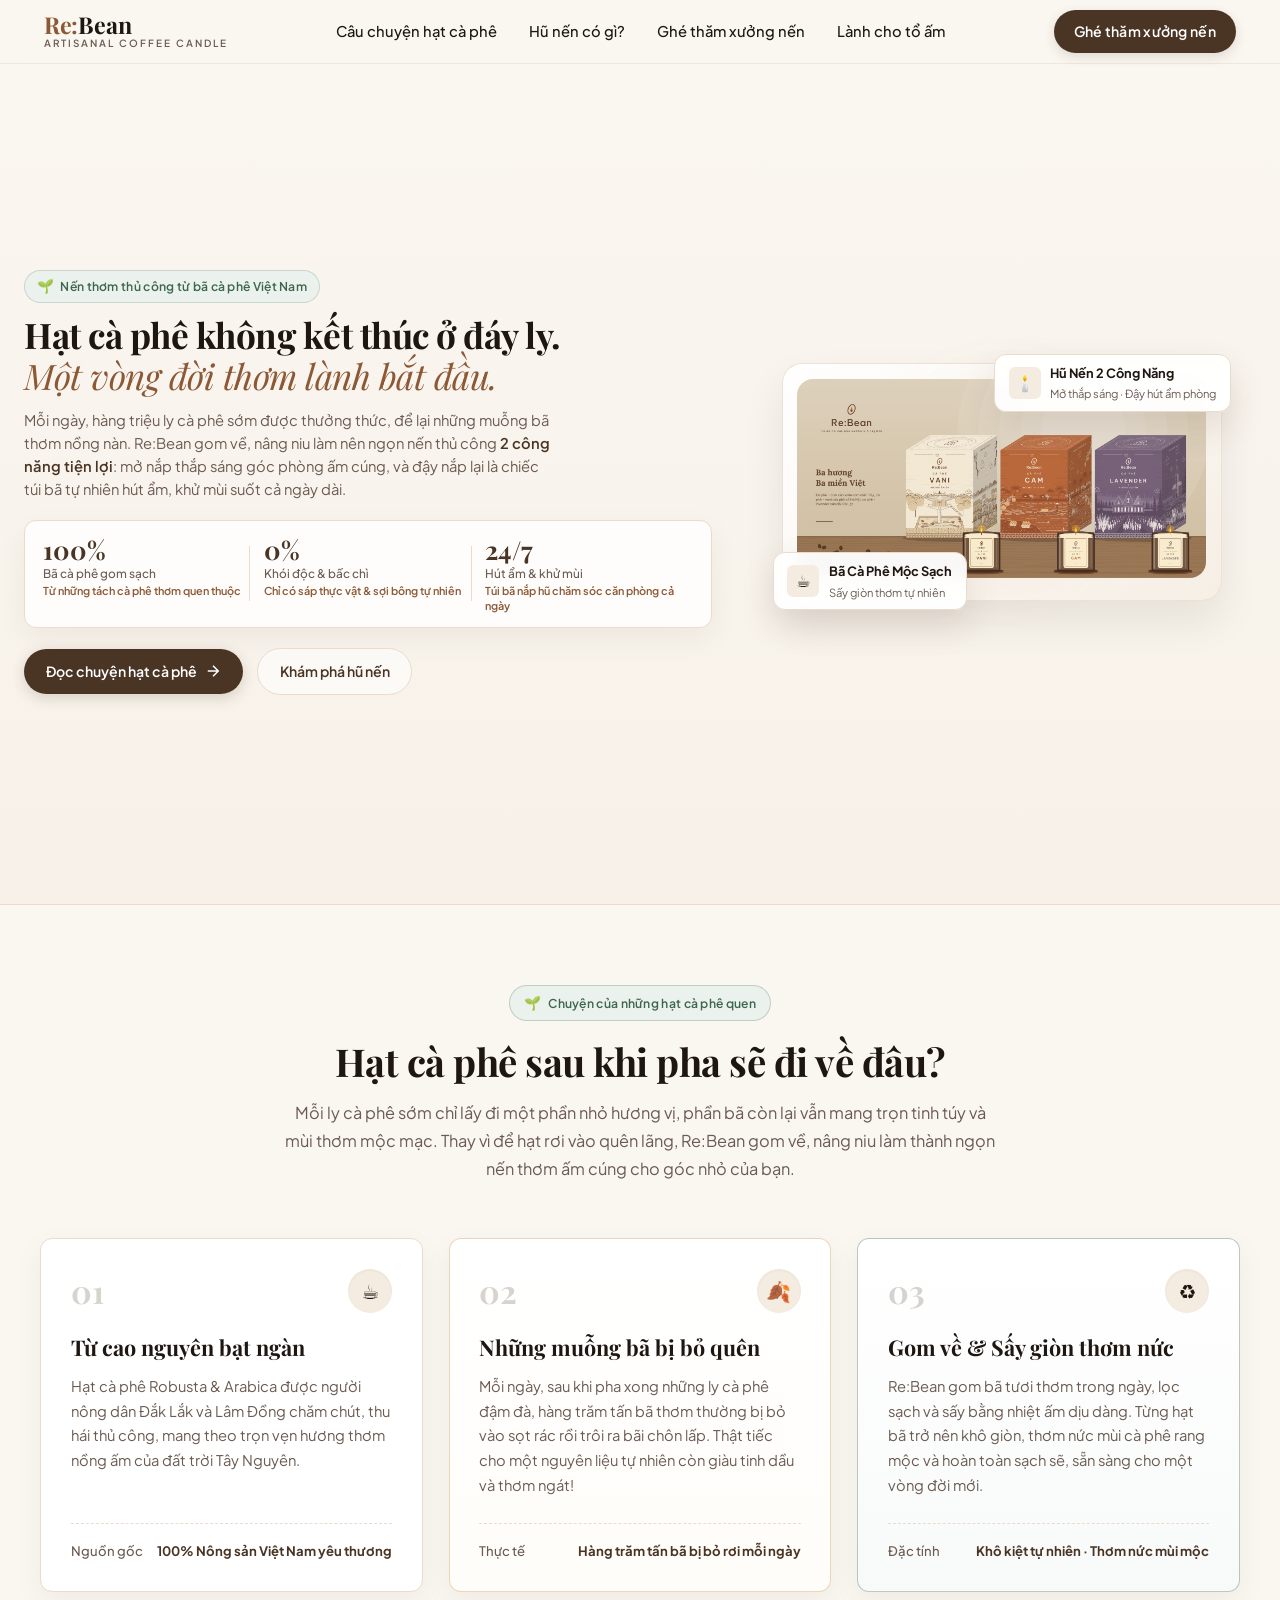
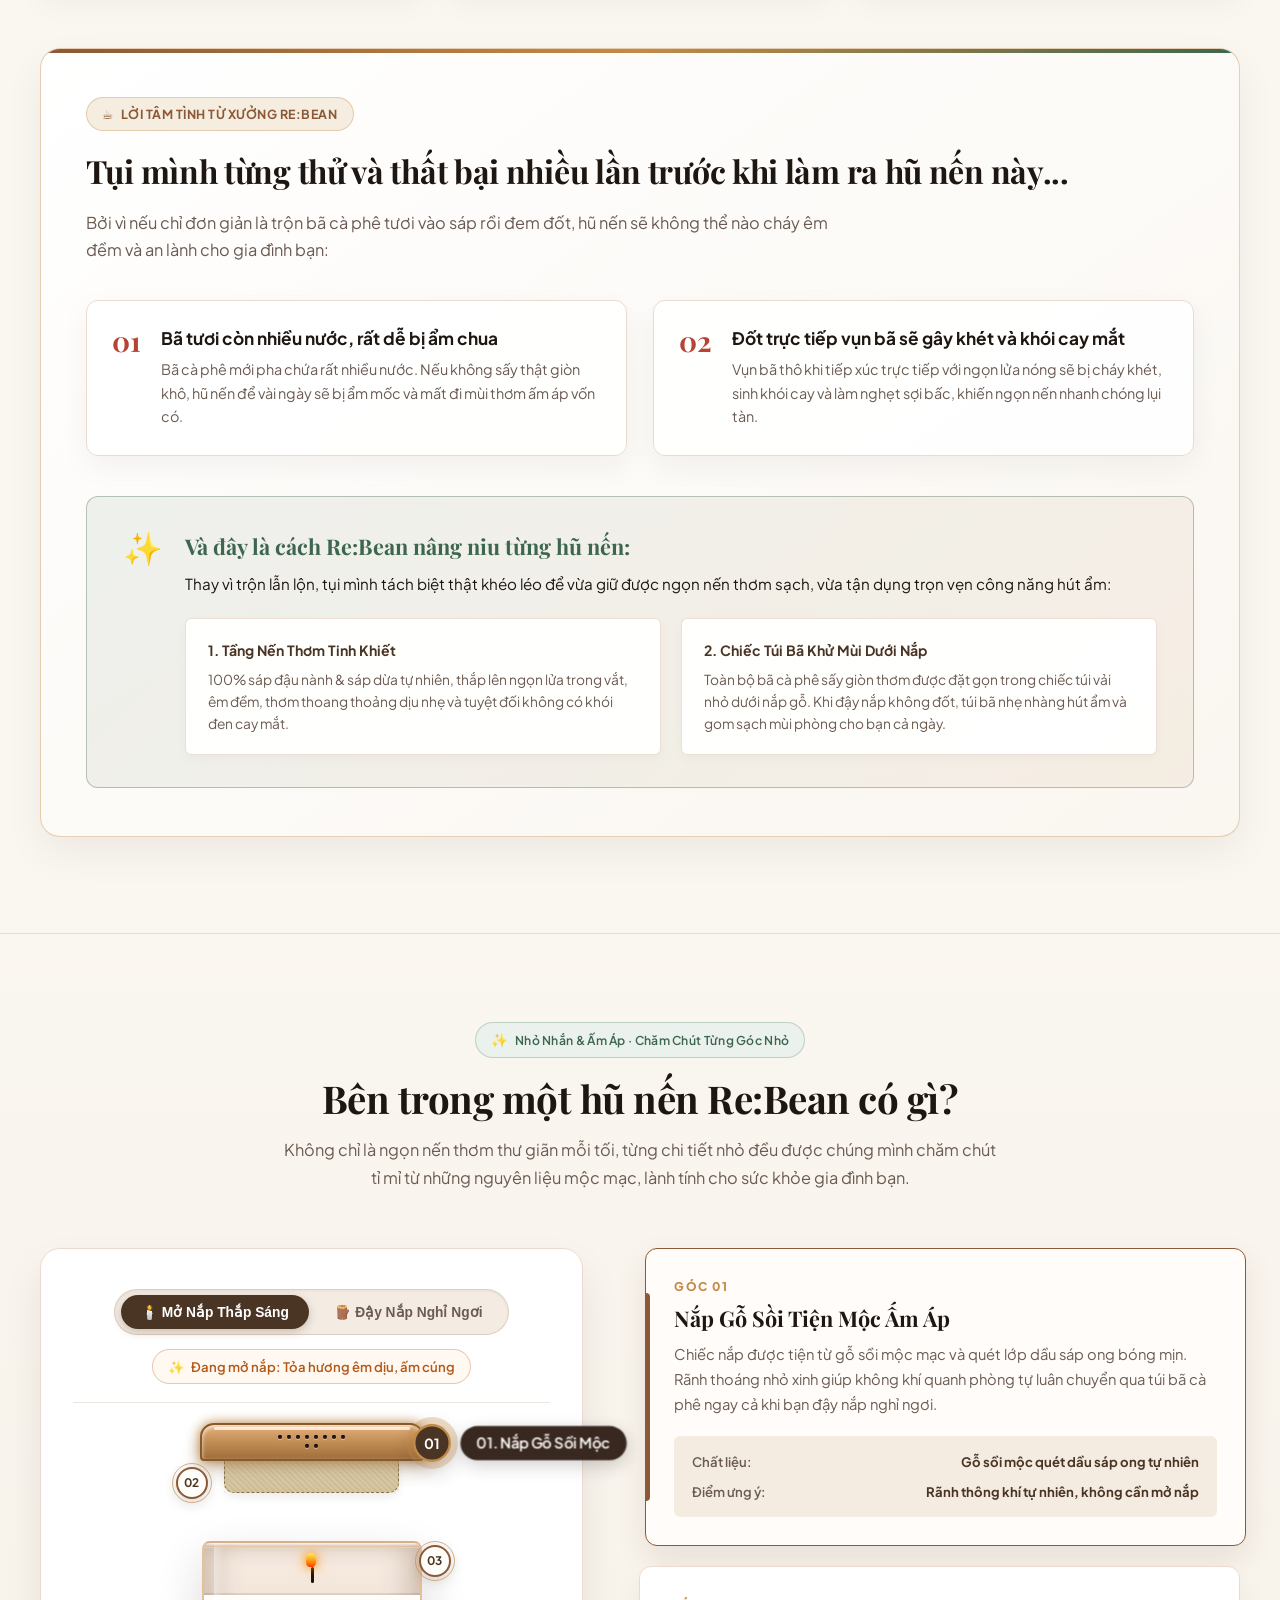
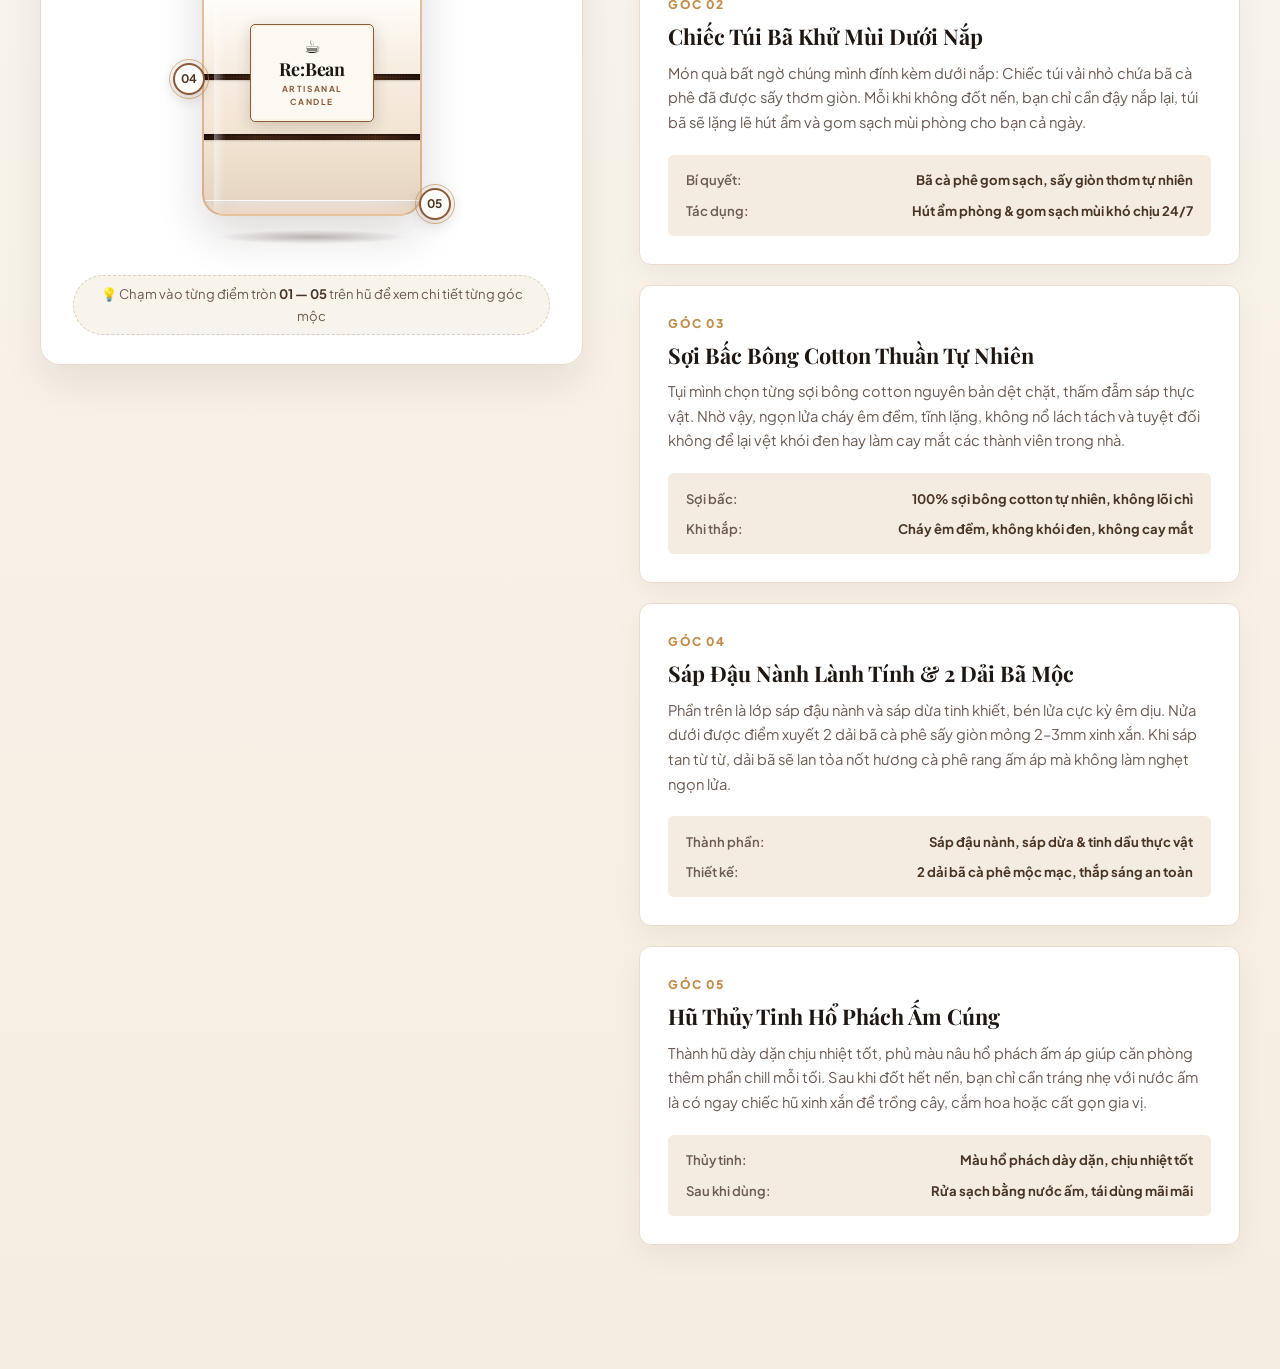
==== commit c3dc4fe7: "fix(candle): eliminate empty gap under wax so wax fills completely to the glass base" ====
--- a/rebean_all_in_one.html
+++ b/rebean_all_in_one.html
@@ -1533,7 +1533,7 @@
 }
 
 .slice-wax {
-  flex: 1.4;
+  flex: 1;
   display: flex;
   position: relative;
   overflow: hidden;
@@ -1560,13 +1560,13 @@
 }
 
 .wax-zone-mid {
-  height: 20px;
+  flex: 0.85;
   background: linear-gradient(180deg, #F6ECE0 0%, #F2E4D2 100%);
 }
 
 .wax-zone-base {
   flex: 0.95;
-  background: linear-gradient(180deg, #F2E4D2 0%, #E5D3BA 100%);
+  background: linear-gradient(180deg, #F2E4D2 0%, #E5D5C1 100%);
 }
 
 /* 2 Lớp Bã Cà Phê Phân Tầng Thực Tế (2-3mm) */
@@ -1604,22 +1604,21 @@
 }
 
 .slice-jar {
-  flex: 0.4;
+  height: 14px;
+  flex-shrink: 0;
   display: flex;
   align-items: center;
   justify-content: center;
   position: relative;
+  background: linear-gradient(180deg, rgba(255, 255, 255, 0.5) 0%, rgba(255, 255, 255, 0.85) 100%);
+  border-top: 1.5px solid rgba(255, 255, 255, 0.6);
+  z-index: 10;
 }
 
 .glass-base-weight {
   position: absolute;
-  bottom: 0;
-  left: 0;
-  right: 0;
-  height: 14px;
-  background: linear-gradient(180deg, transparent 0%, rgba(255, 255, 255, 0.85) 100%);
-  border-top: 1px solid rgba(255, 255, 255, 0.5);
-  z-index: 10;
+  inset: 0;
+  background: linear-gradient(180deg, transparent 0%, rgba(214, 155, 96, 0.3) 100%);
 }
 
 .jar-ground-shadow {
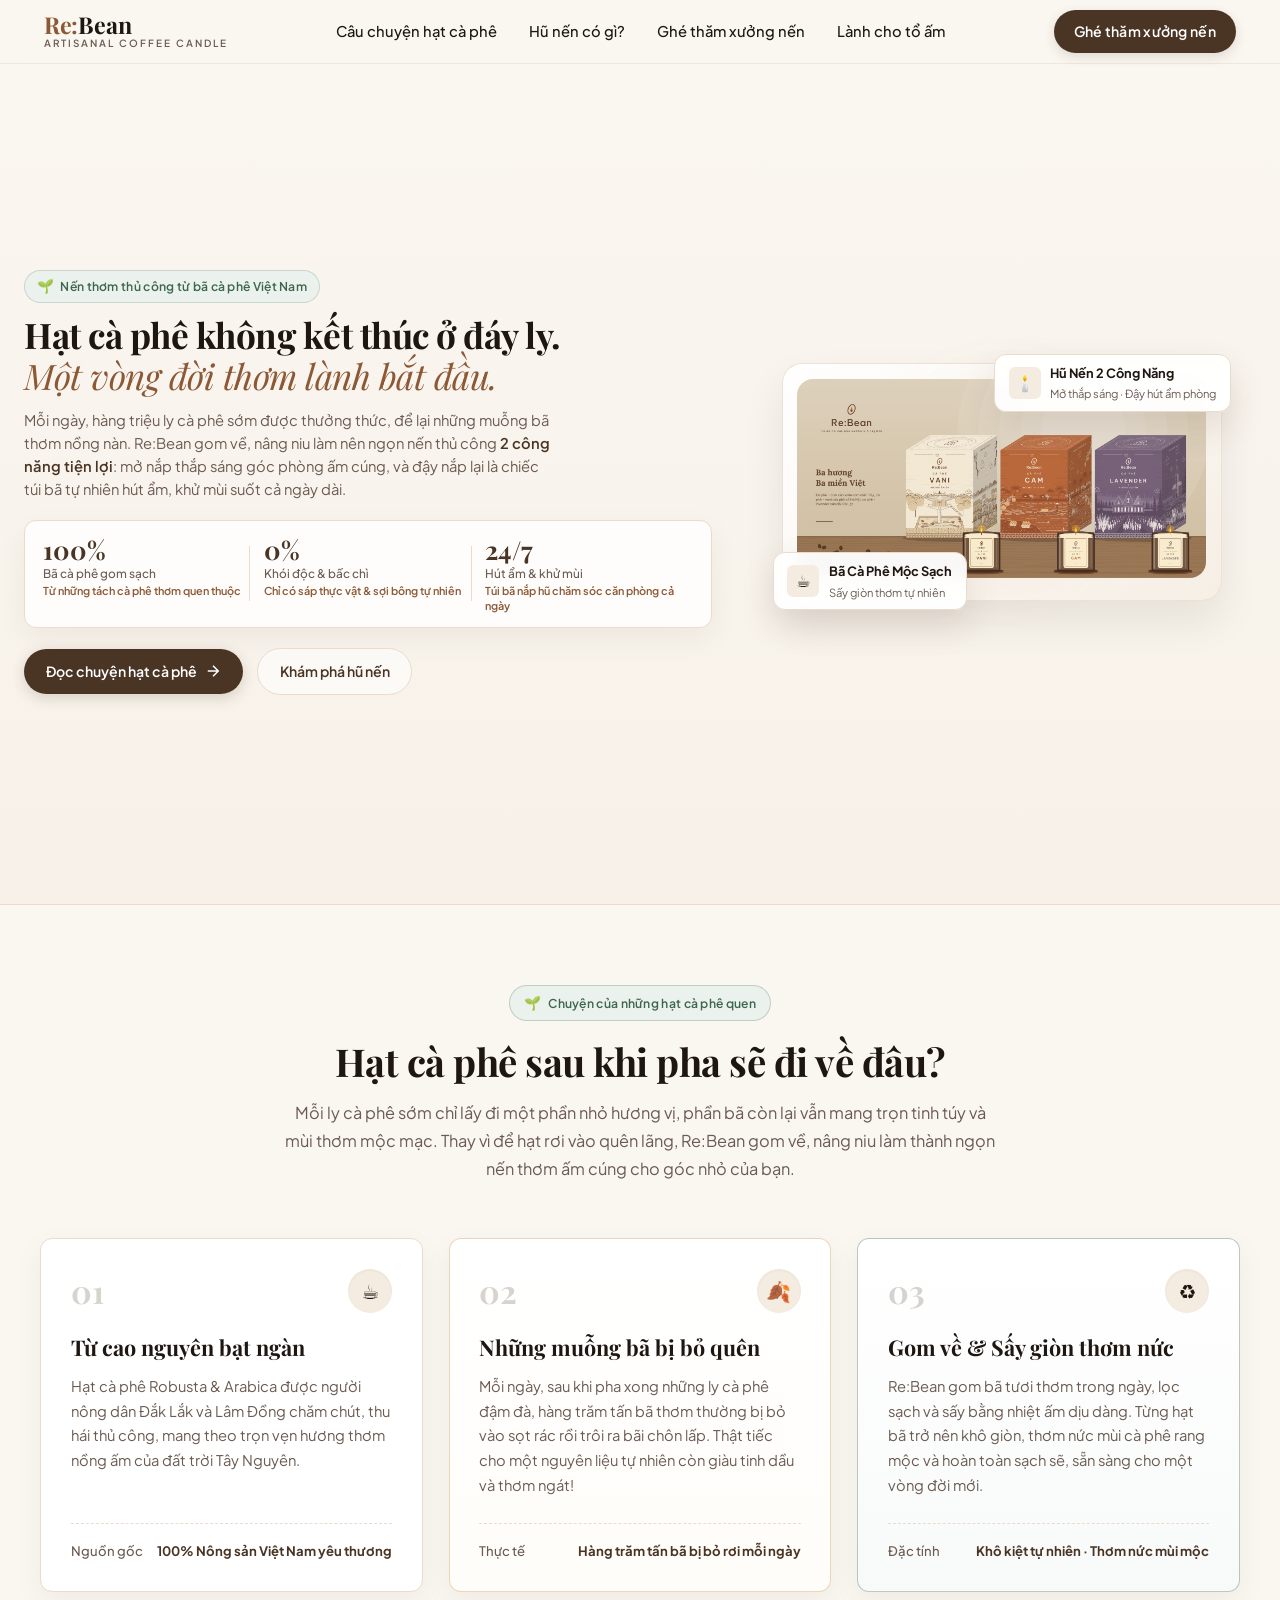
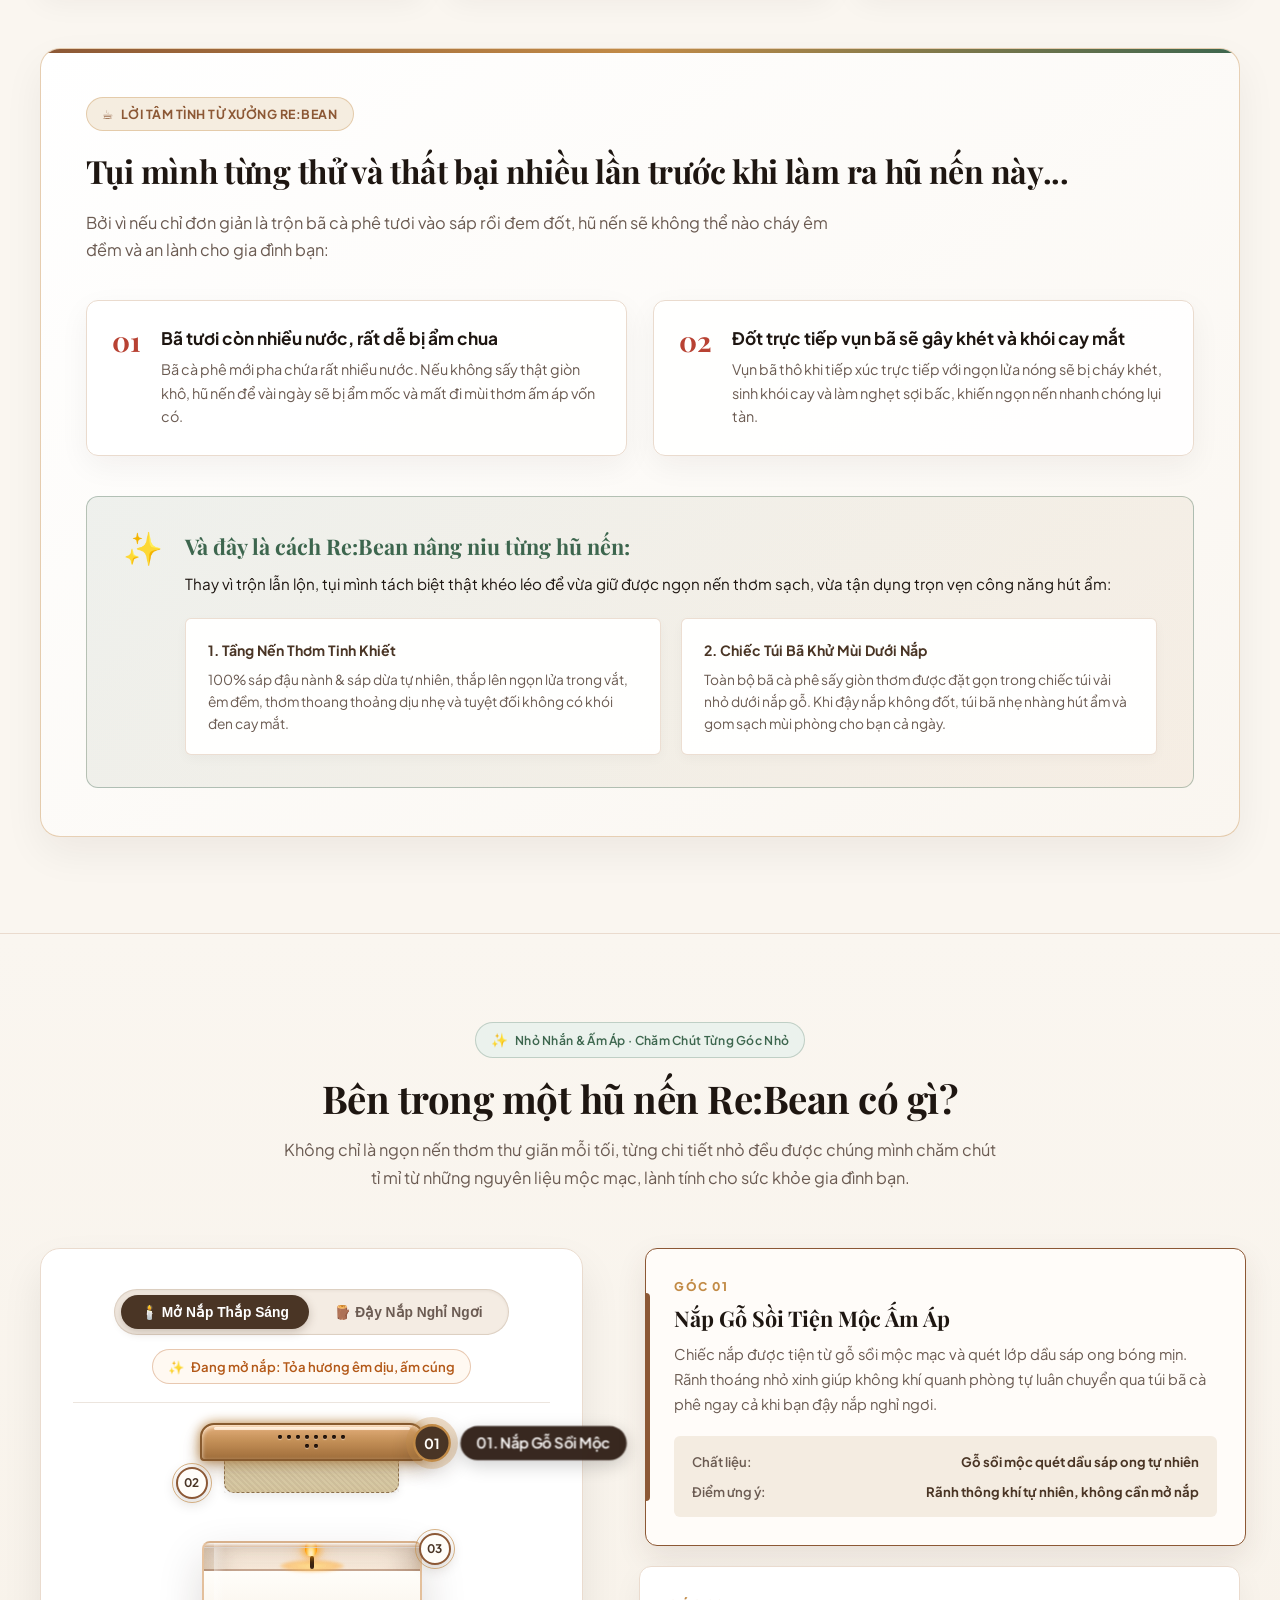
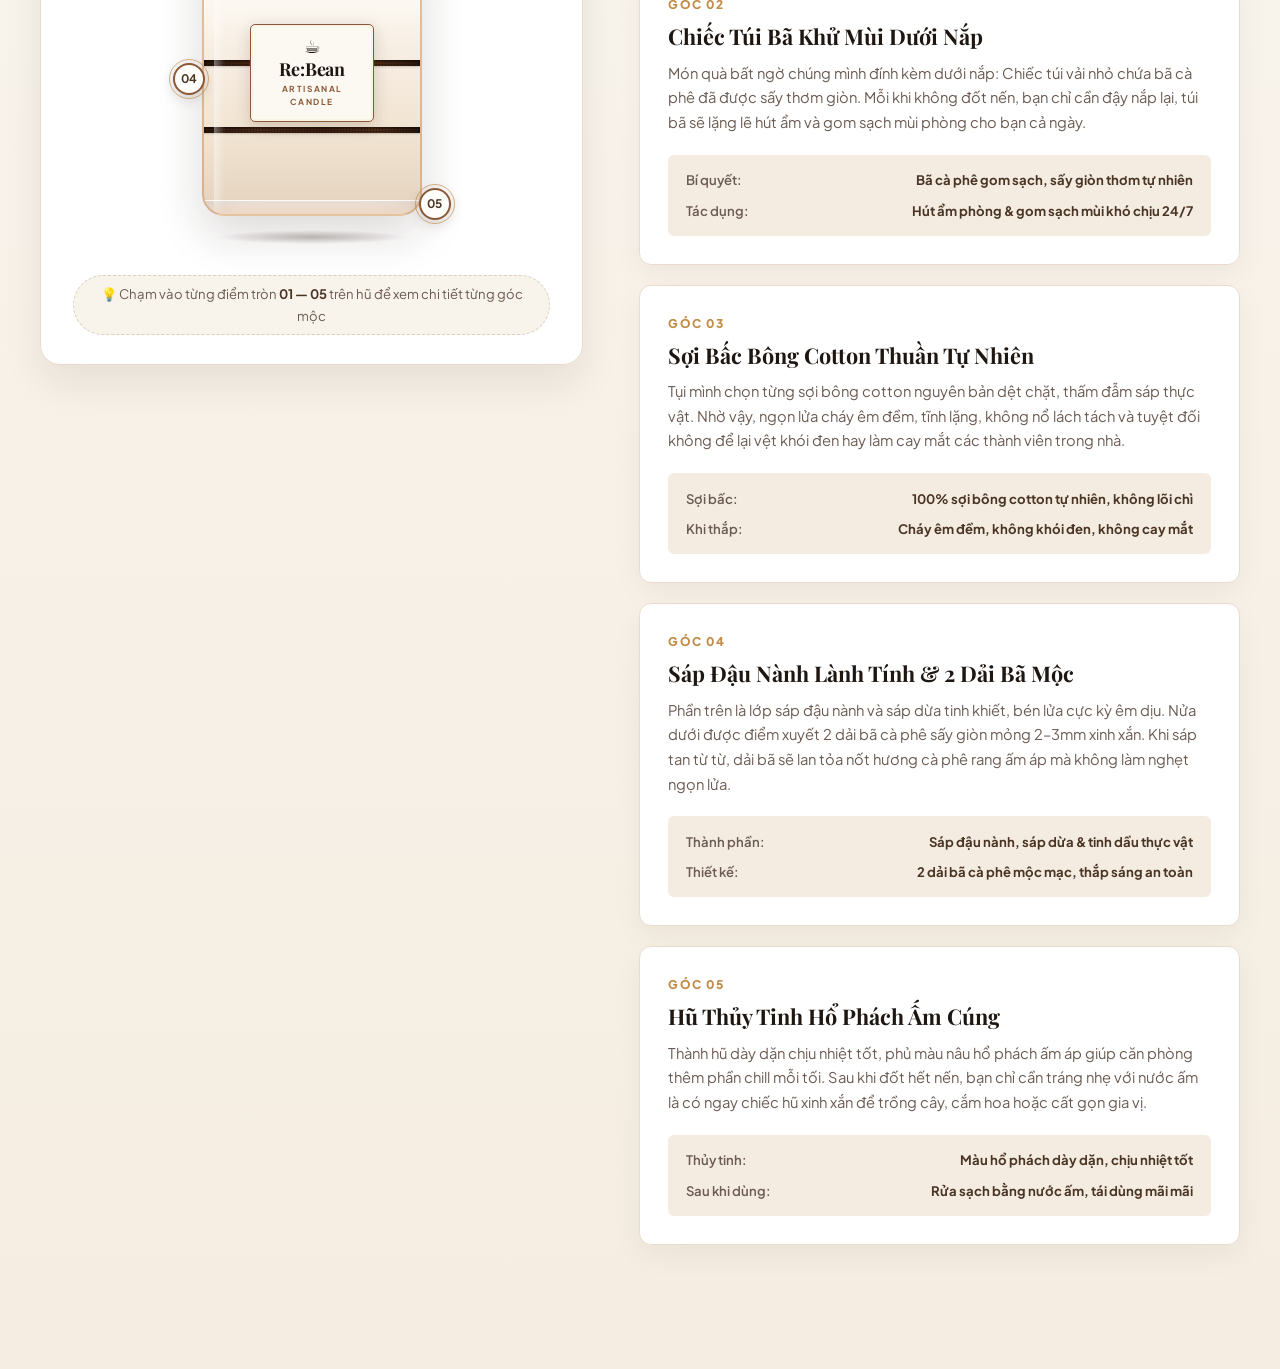
==== commit c4121884: "fix(candle): anchor wick and flame firmly into wax surface with molten wax pool" ====
--- a/rebean_all_in_one.html
+++ b/rebean_all_in_one.html
@@ -1243,7 +1243,7 @@
 }
 
 .hotspot-wick {
-  top: 98px;
+  top: 86px;
   right: -24px;
 }
 
@@ -1460,19 +1460,35 @@
   margin-top: 3px;
 }
 
-/* Headspace & Wick Flame */
+/* Headspace & Wick Flame (Bấc nến cắm vững chãi trên mặt sáp, không lơ lửng) */
 .jar-headspace {
-  height: 52px;
+  height: 28px;
   position: relative;
   width: 100%;
   flex-shrink: 0;
   display: flex;
-  align-items: center;
+  align-items: flex-end;
   justify-content: center;
-  border-bottom: 2px solid rgba(133, 110, 82, 0.2);
-  background: rgba(255, 255, 255, 0.12);
+  border-bottom: 2px solid rgba(140, 88, 53, 0.45);
+  background: linear-gradient(180deg, rgba(255, 255, 255, 0.04) 0%, rgba(255, 230, 180, 0.12) 100%);
   z-index: 6;
   cursor: pointer;
+}
+
+/* Mặt sáp nến với quầng sáng sáp lỏng ấm áp xung quanh chân bấc */
+.jar-headspace::after {
+  content: '';
+  position: absolute;
+  bottom: -3px;
+  left: 50%;
+  transform: translateX(-50%);
+  width: 64px;
+  height: 12px;
+  background: radial-gradient(ellipse, rgba(255, 230, 150, 0.95) 0%, rgba(255, 170, 50, 0.5) 55%, transparent 100%);
+  border-radius: 50%;
+  pointer-events: none;
+  filter: blur(1.5px);
+  z-index: 7;
 }
 
 .candle-wick-assembly {
@@ -1480,45 +1496,64 @@
   bottom: 0;
   left: 50%;
   transform: translateX(-50%);
-  width: 8px;
-  height: 26px;
+  width: 16px;
+  height: 28px;
   z-index: 9;
   display: flex;
   flex-direction: column;
   align-items: center;
+  justify-content: flex-end;
   transition: opacity 0.3s ease;
 }
 
 .wick-stem {
-  width: 3px;
-  height: 16px;
-  background: #1C120C;
+  width: 3.5px;
+  height: 13px;
+  background: linear-gradient(180deg, #1C120C 0%, #382417 100%);
   border-radius: 2px;
+  position: relative;
+  z-index: 2;
 }
 
 .wick-flame {
   position: absolute;
-  top: -14px;
+  bottom: 11px;
   left: 50%;
   transform: translateX(-50%);
+  width: 14px;
+  height: 19px;
+  transition: all 0.3s ease;
+  z-index: 3;
+}
+
+.flame-core {
   width: 12px;
-  height: 16px;
-  transition: all 0.3s ease;
-}
-
-.flame-core {
-  width: 10px;
-  height: 14px;
-  background: linear-gradient(180deg, #FFEE55 0%, #FF8800 65%, #FF3300 100%);
+  height: 17px;
+  background: radial-gradient(ellipse at 50% 80%, #FFFFFF 0%, #FFF4B0 25%, #FF9900 65%, #FF3E00 100%);
   border-radius: 50% 50% 35% 35%;
-  box-shadow: 0 0 10px #FF9900, 0 0 18px rgba(255, 136, 0, 0.6);
+  box-shadow: 0 0 10px #FF9900, 0 0 20px rgba(255, 136, 0, 0.7);
   animation: flameFlicker 1.8s infinite alternate ease-in-out;
+  position: relative;
+}
+
+.flame-glow {
+  position: absolute;
+  inset: -6px;
+  background: radial-gradient(circle, rgba(255, 180, 50, 0.35) 0%, transparent 70%);
+  border-radius: 50%;
+  pointer-events: none;
+  animation: glowPulse 2s infinite alternate ease-in-out;
+}
+
+@keyframes glowPulse {
+  0% { transform: scale(0.9); opacity: 0.6; }
+  100% { transform: scale(1.25); opacity: 1; }
 }
 
 @keyframes flameFlicker {
   0% { transform: scale(1) rotate(-1deg); filter: drop-shadow(0 0 6px #FF8800); }
-  50% { transform: scale(1.15) rotate(1deg); filter: drop-shadow(0 0 12px #FFAA00); }
-  100% { transform: scale(0.95) rotate(-0.5deg); filter: drop-shadow(0 0 8px #FF6600); }
+  50% { transform: scale(1.12) rotate(1deg); filter: drop-shadow(0 0 12px #FFAA00); }
+  100% { transform: scale(0.96) rotate(-0.5deg); filter: drop-shadow(0 0 8px #FF6600); }
 }
 
 /* Slices inside Vessel */
@@ -1834,7 +1869,7 @@
   }
 
   .hotspot-wick {
-    top: 92px;
+    top: 80px;
     right: -14px;
   }
 
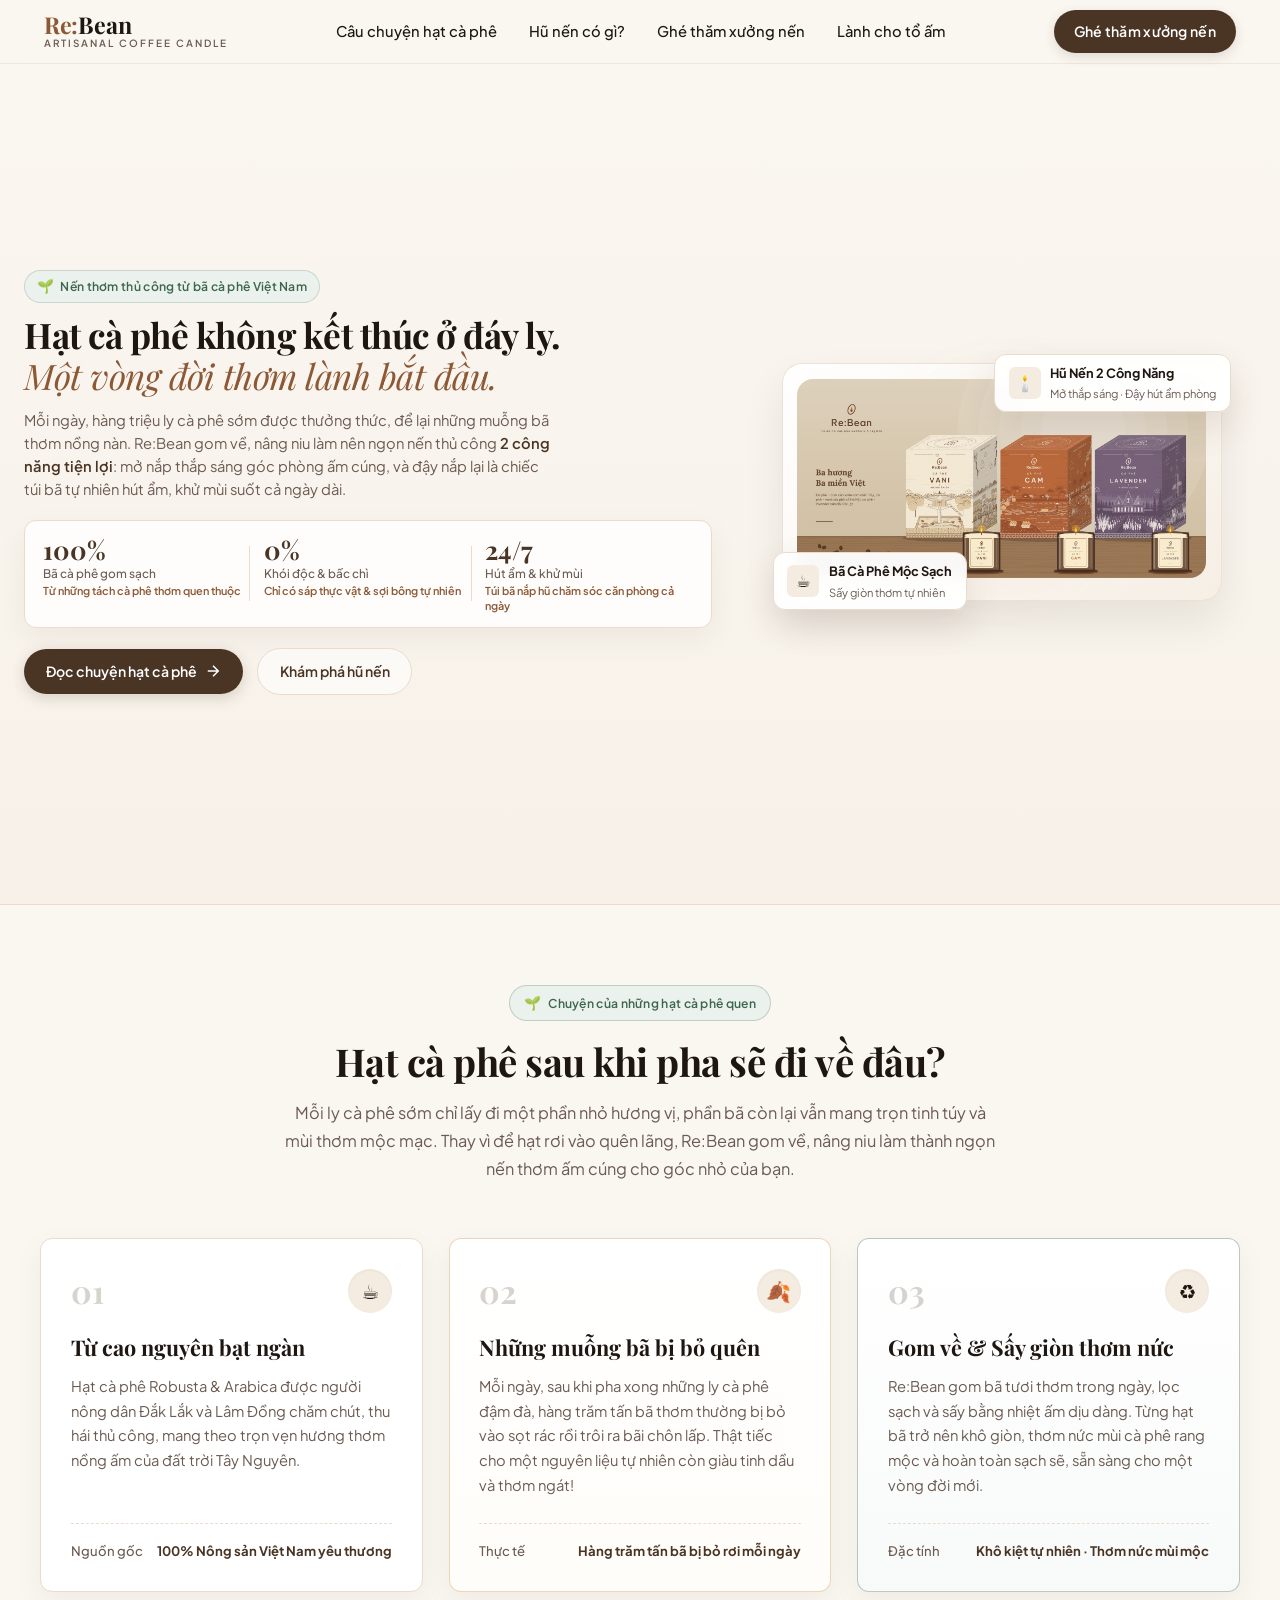
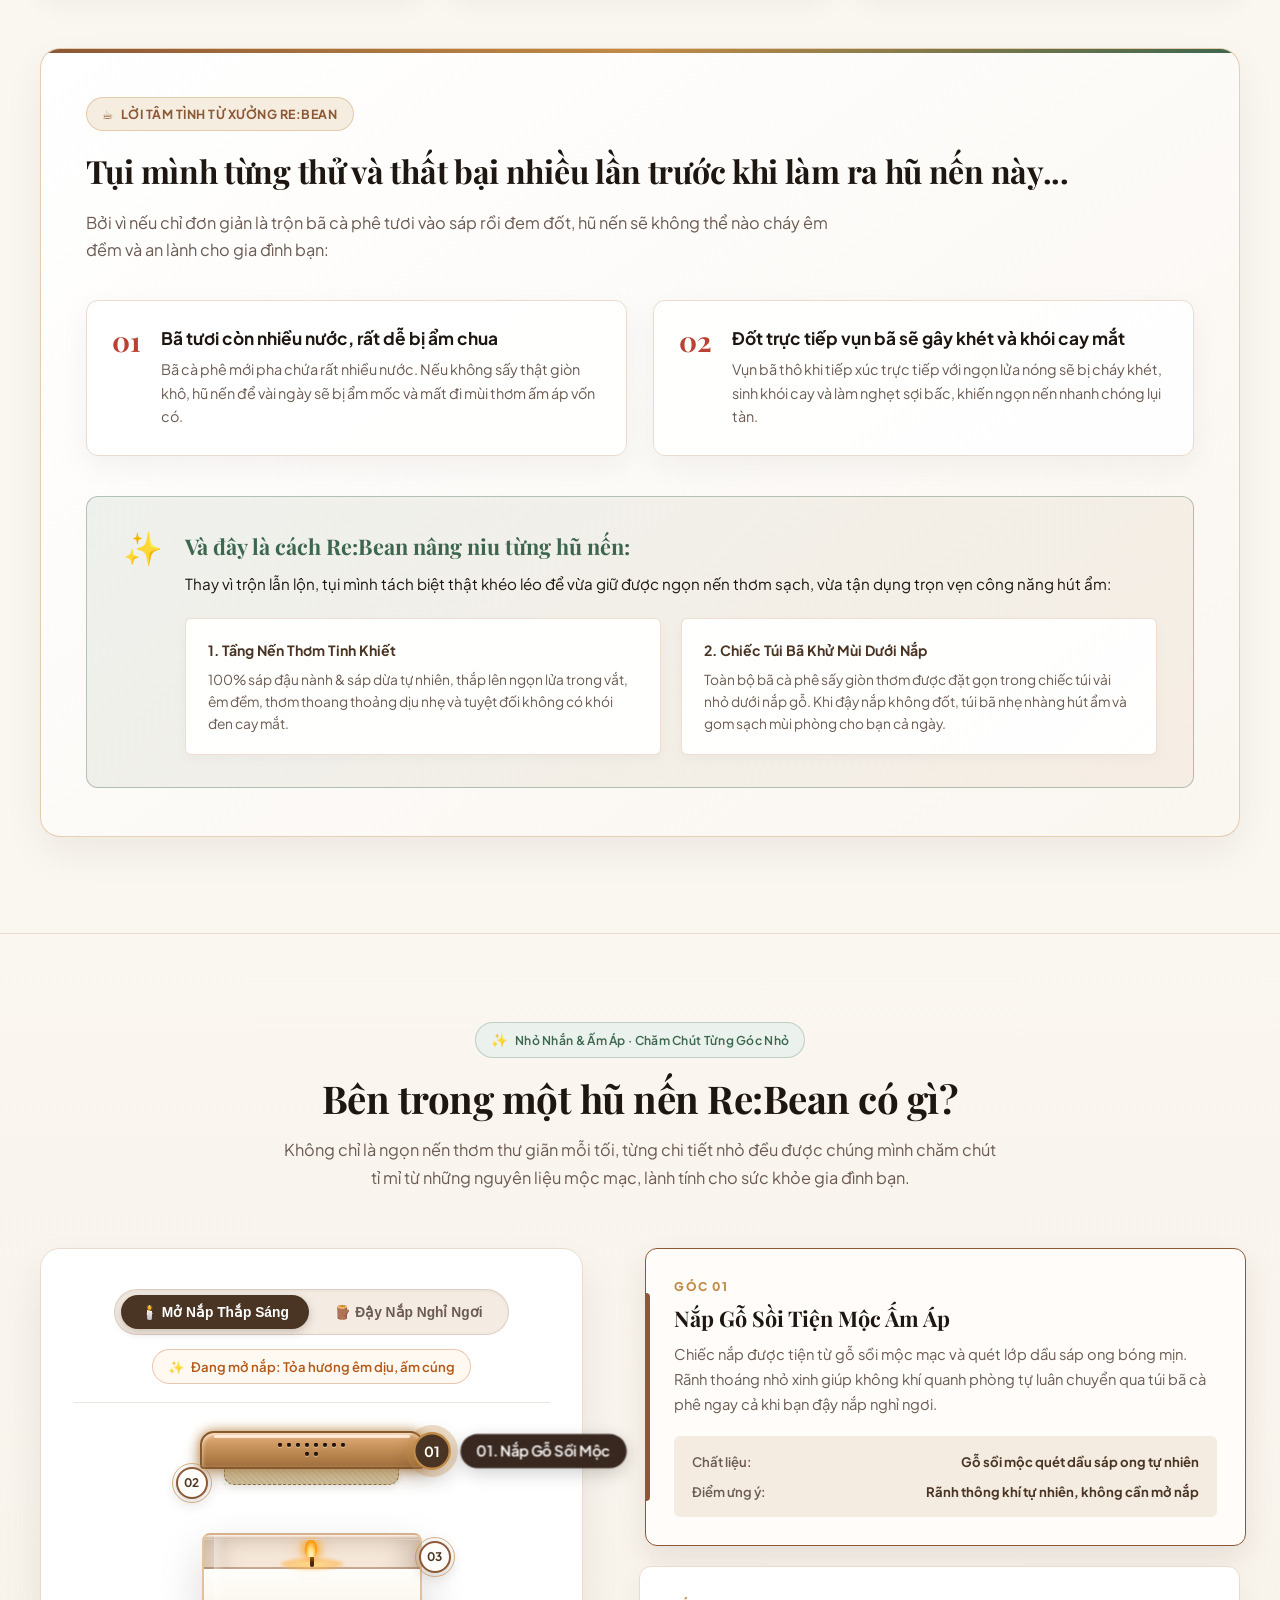
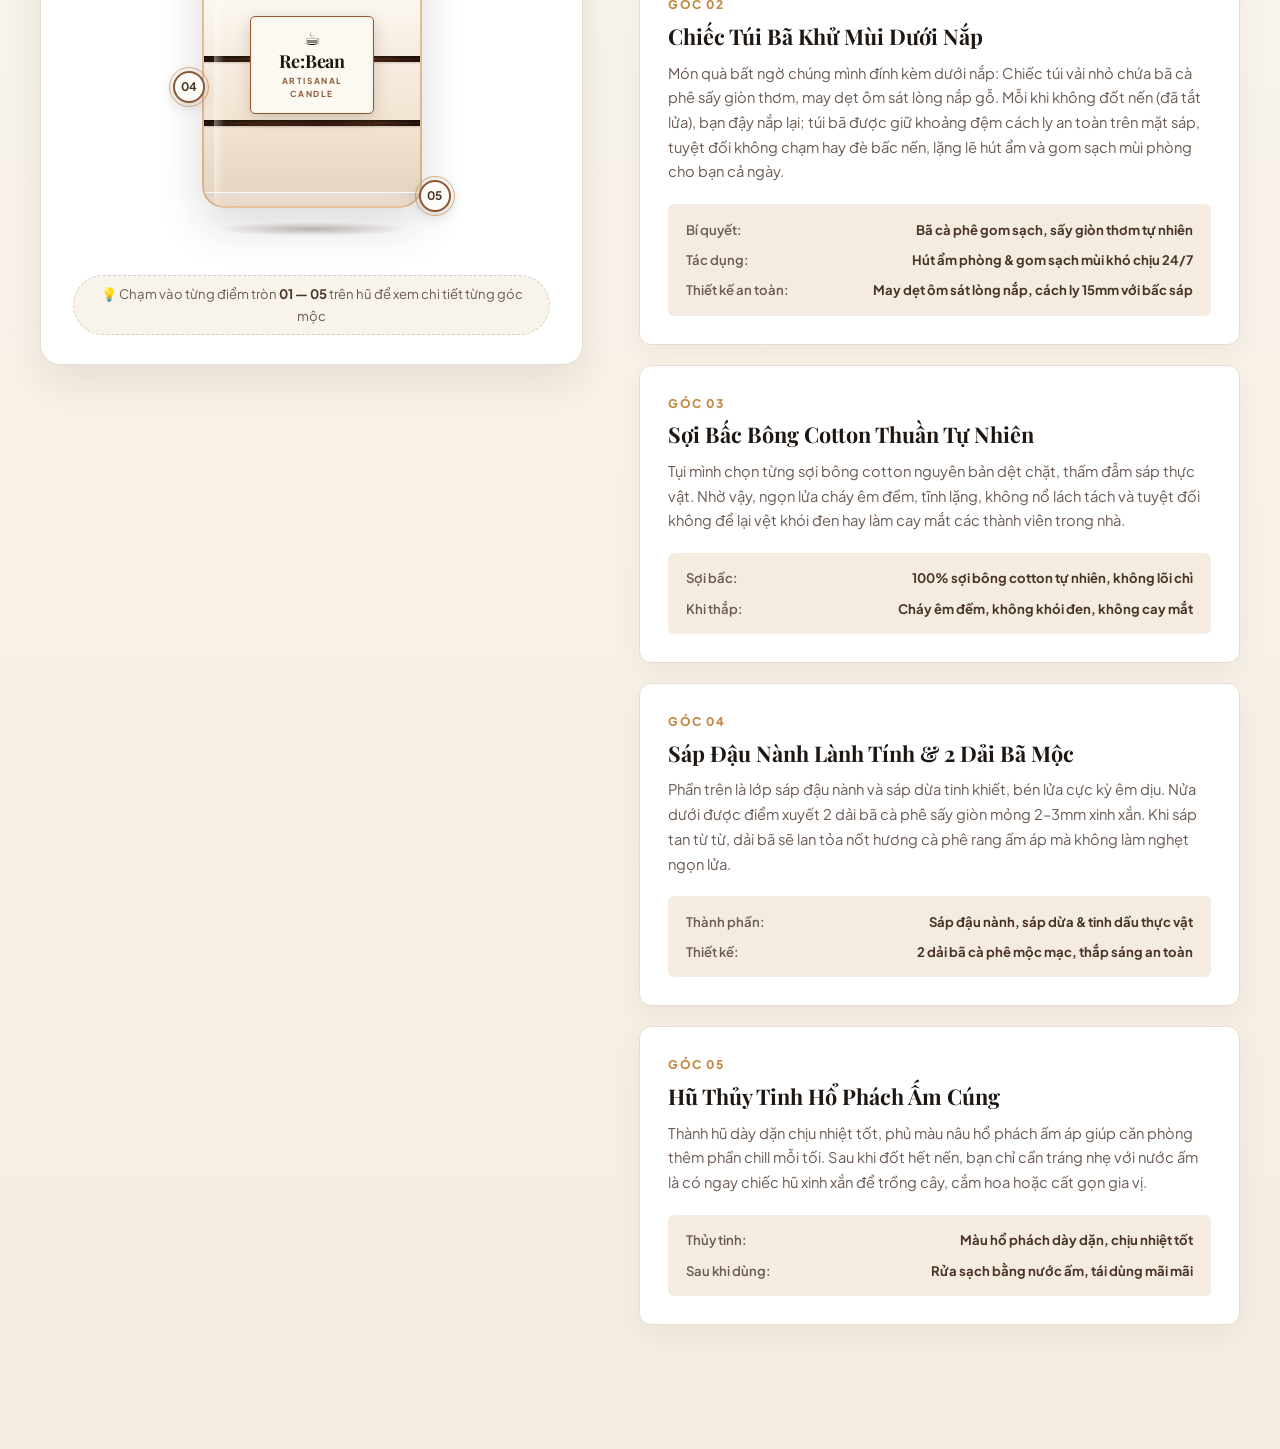
==== commit dc4aa970: "fix(candle): ensure pouch maintains 15mm safety clearance above wick when lid is closed" ====
--- a/rebean_all_in_one.html
+++ b/rebean_all_in_one.html
@@ -1238,7 +1238,7 @@
 }
 
 .hotspot-filter {
-  top: 44px;
+  top: 36px;
   left: -24px;
 }
 
@@ -1352,7 +1352,7 @@
 }
 
 .slice-pouch-fabric {
-  height: 34px;
+  height: 18px;
   background: linear-gradient(180deg, #E6DCBA 0%, #D4C49E 100%);
   border: 1.5px dashed #8F724E;
   border-top: none;
@@ -1360,7 +1360,7 @@
   display: flex;
   align-items: center;
   justify-content: center;
-  box-shadow: 0 4px 10px rgba(0, 0, 0, 0.08);
+  box-shadow: 0 3px 8px rgba(0, 0, 0, 0.08);
   padding: 0 0.5rem;
 }
 
@@ -1460,9 +1460,9 @@
   margin-top: 3px;
 }
 
-/* Headspace & Wick Flame (Bấc nến cắm vững chãi trên mặt sáp, không lơ lửng) */
+/* Headspace & Wick Flame (Bấc nến cắm vững chãi trên mặt sáp, giữ khoảng cách ly an toàn khi đậy nắp) */
 .jar-headspace {
-  height: 28px;
+  height: 34px;
   position: relative;
   width: 100%;
   flex-shrink: 0;
@@ -1497,7 +1497,7 @@
   left: 50%;
   transform: translateX(-50%);
   width: 16px;
-  height: 28px;
+  height: 26px;
   z-index: 9;
   display: flex;
   flex-direction: column;
@@ -1508,7 +1508,7 @@
 
 .wick-stem {
   width: 3.5px;
-  height: 13px;
+  height: 11px;
   background: linear-gradient(180deg, #1C120C 0%, #382417 100%);
   border-radius: 2px;
   position: relative;
@@ -1517,11 +1517,11 @@
 
 .wick-flame {
   position: absolute;
-  bottom: 11px;
+  bottom: 9px;
   left: 50%;
   transform: translateX(-50%);
   width: 14px;
-  height: 19px;
+  height: 18px;
   transition: all 0.3s ease;
   z-index: 3;
 }
@@ -1669,7 +1669,7 @@
 }
 
 .jar-interactive-stage.closed .lid-assembly {
-  transform: translateY(56px);
+  transform: translateY(40px);
 }
 
 .jar-interactive-stage.closed .slice-lid-wood {
@@ -1678,20 +1678,27 @@
 }
 
 .jar-interactive-stage.closed .slice-filter {
+  opacity: 0.95;
+}
+
+.jar-interactive-stage.closed .candle-wick-assembly {
   opacity: 0.85;
-}
-
-.jar-interactive-stage.closed .candle-wick-assembly {
-  opacity: 0.15;
 }
 
 .jar-interactive-stage.closed .wick-flame {
   opacity: 0;
   transform: translateX(-50%) scale(0);
+  pointer-events: none;
+}
+
+.jar-interactive-stage.closed .jar-headspace::after {
+  opacity: 0;
+  transform: translateX(-50%) scale(0.6);
+  transition: all 0.4s ease;
 }
 
 .jar-interactive-stage.closed .hotspot-wick {
-  opacity: 0.35;
+  opacity: 0.25;
   pointer-events: none;
 }
 
@@ -2354,7 +2361,7 @@
               <div class="card-num">GÓC 02</div>
               <h3 class="card-heading">Chiếc Túi Bã Khử Mùi Dưới Nắp</h3>
               <p class="card-summary">
-                Món quà bất ngờ chúng mình đính kèm dưới nắp: Chiếc túi vải nhỏ chứa bã cà phê đã được sấy thơm giòn. Mỗi khi không đốt nến, bạn chỉ cần đậy nắp lại, túi bã sẽ lặng lẽ hút ẩm và gom sạch mùi phòng cho bạn cả ngày.
+                Món quà bất ngờ chúng mình đính kèm dưới nắp: Chiếc túi vải nhỏ chứa bã cà phê sấy giòn thơm, may dẹt ôm sát lòng nắp gỗ. Mỗi khi không đốt nến (đã tắt lửa), bạn đậy nắp lại; túi bã được giữ khoảng đệm cách ly an toàn trên mặt sáp, tuyệt đối không chạm hay đè bấc nến, lặng lẽ hút ẩm và gom sạch mùi phòng cho bạn cả ngày.
               </p>
               <div class="card-specs-list">
                 <div class="spec-row">
@@ -2364,6 +2371,10 @@
                 <div class="spec-row">
                   <span class="spec-name">Tác dụng:</span>
                   <span class="spec-value">Hút ẩm phòng &amp; gom sạch mùi khó chịu 24/7</span>
+                </div>
+                <div class="spec-row">
+                  <span class="spec-name">Thiết kế an toàn:</span>
+                  <span class="spec-value">May dẹt ôm sát lòng nắp, cách ly 15mm với bấc sáp</span>
                 </div>
               </div>
             </div>
@@ -2515,7 +2526,7 @@
     if (btnExplode) btnExplode.classList.remove('active');
     if (stateBadge) {
       stateBadge.className = 'jar-state-badge mode-deodorize';
-      stateBadge.innerHTML = '<span class="badge-icon">🌱</span><span class="badge-text">Đang đậy nắp: Túi bã tự nhiên hút ẩm &amp; khử mùi</span>';
+      stateBadge.innerHTML = '<span class="badge-icon">🌱</span><span class="badge-text">Đang đậy nắp: Túi bã hút ẩm &amp; khử mùi (cách ly an toàn mặt sáp)</span>';
     }
   }
 };
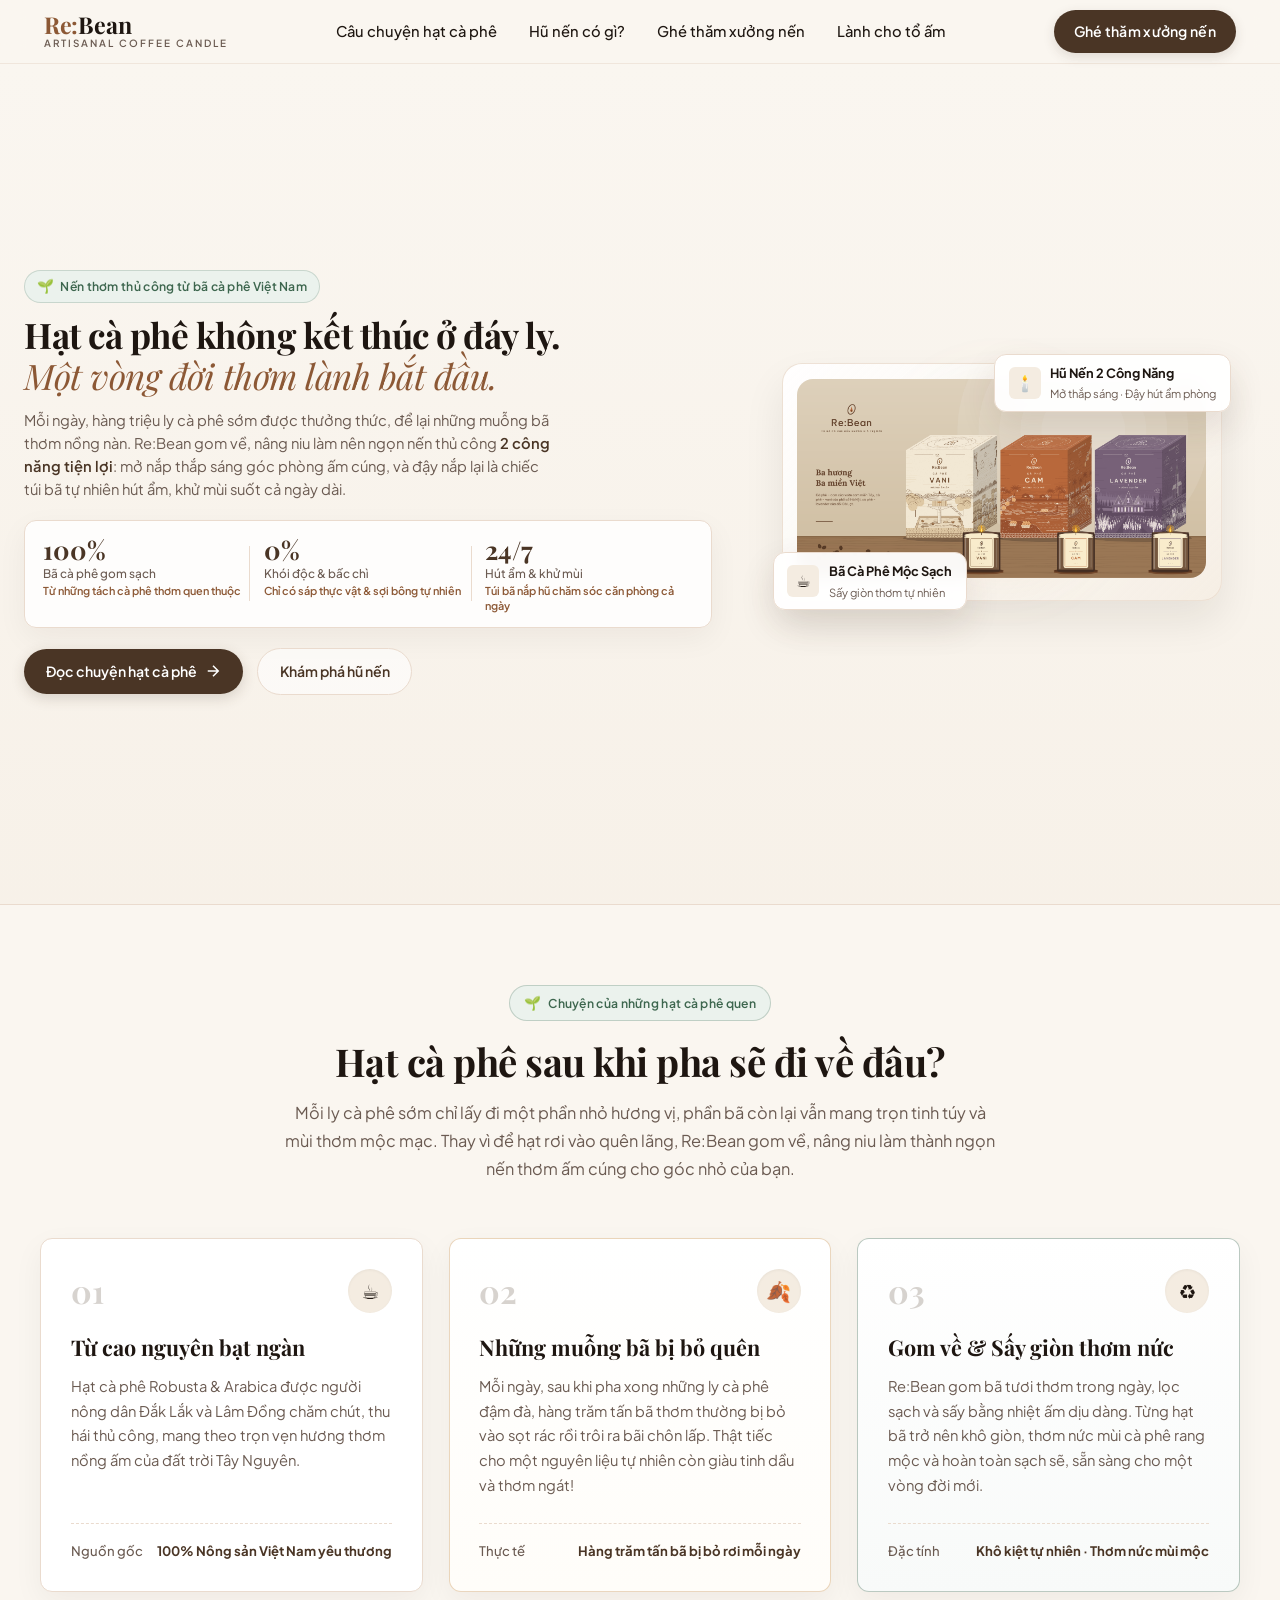
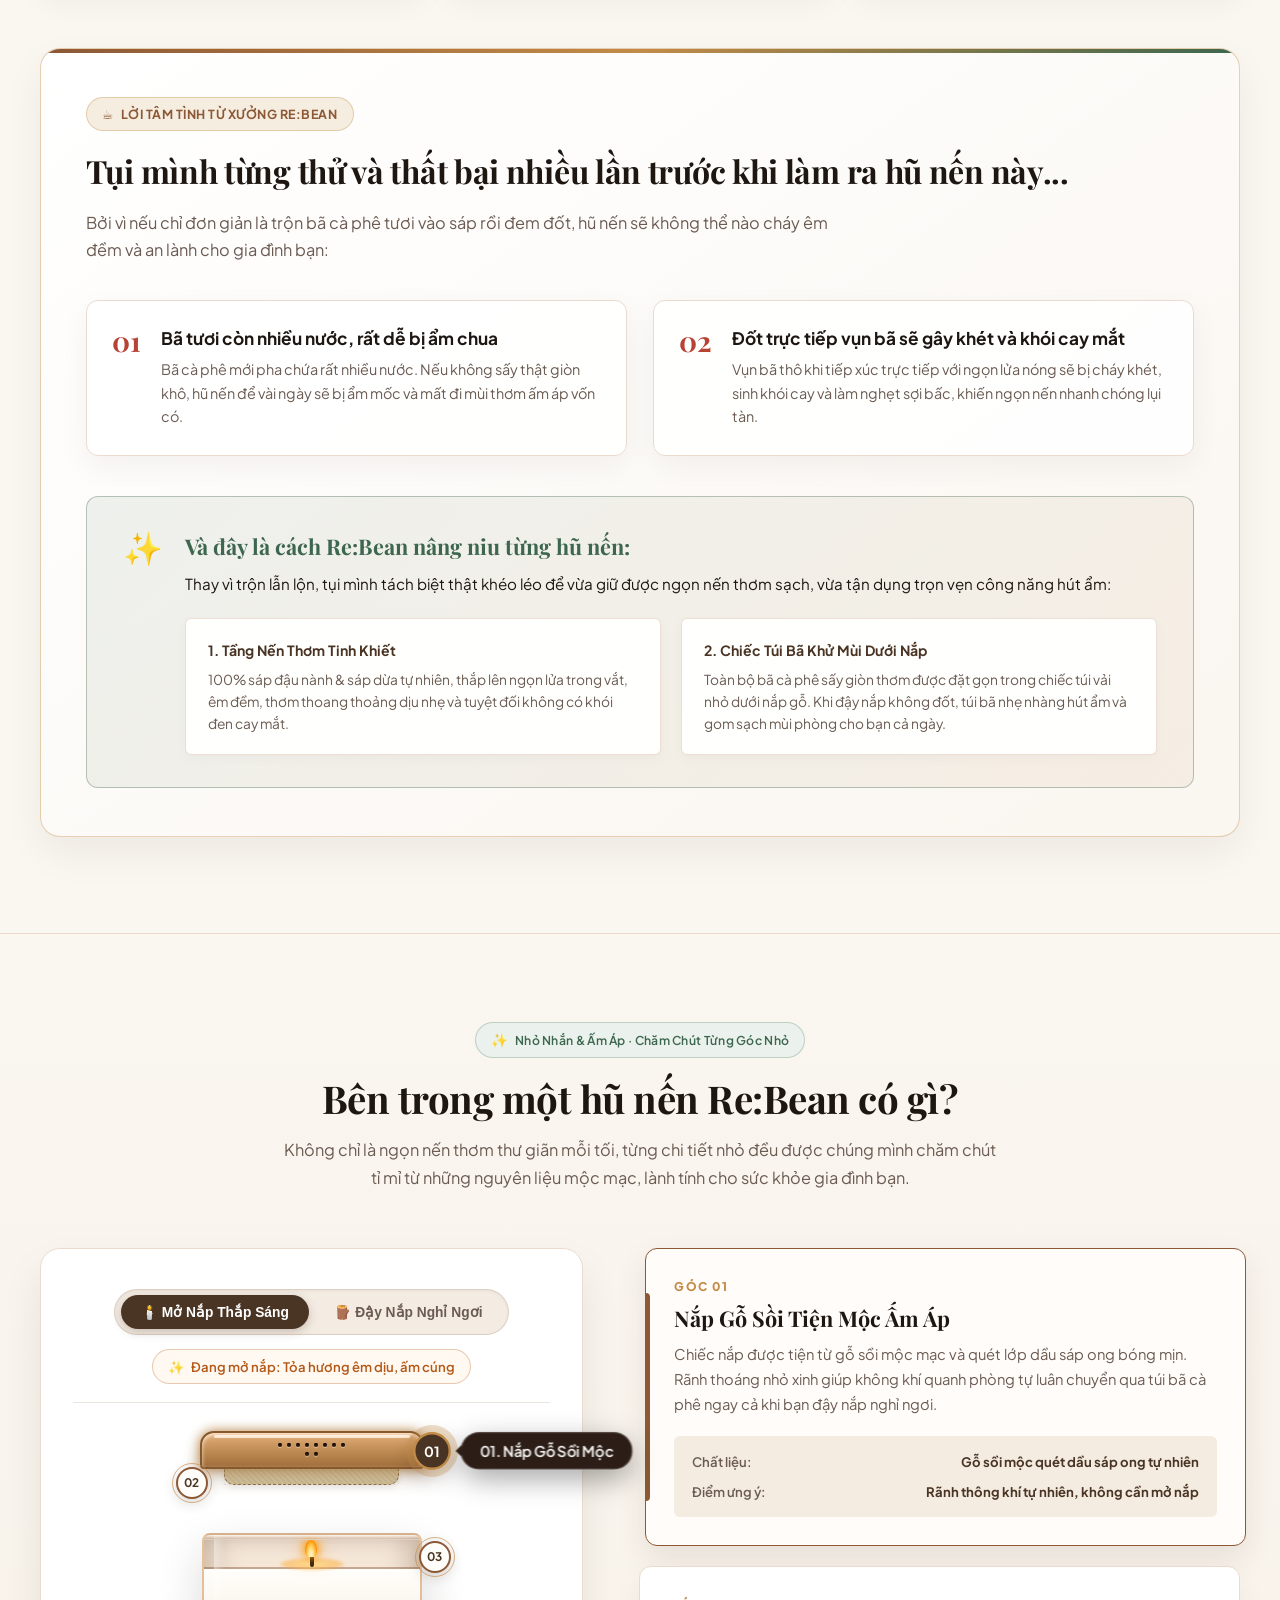
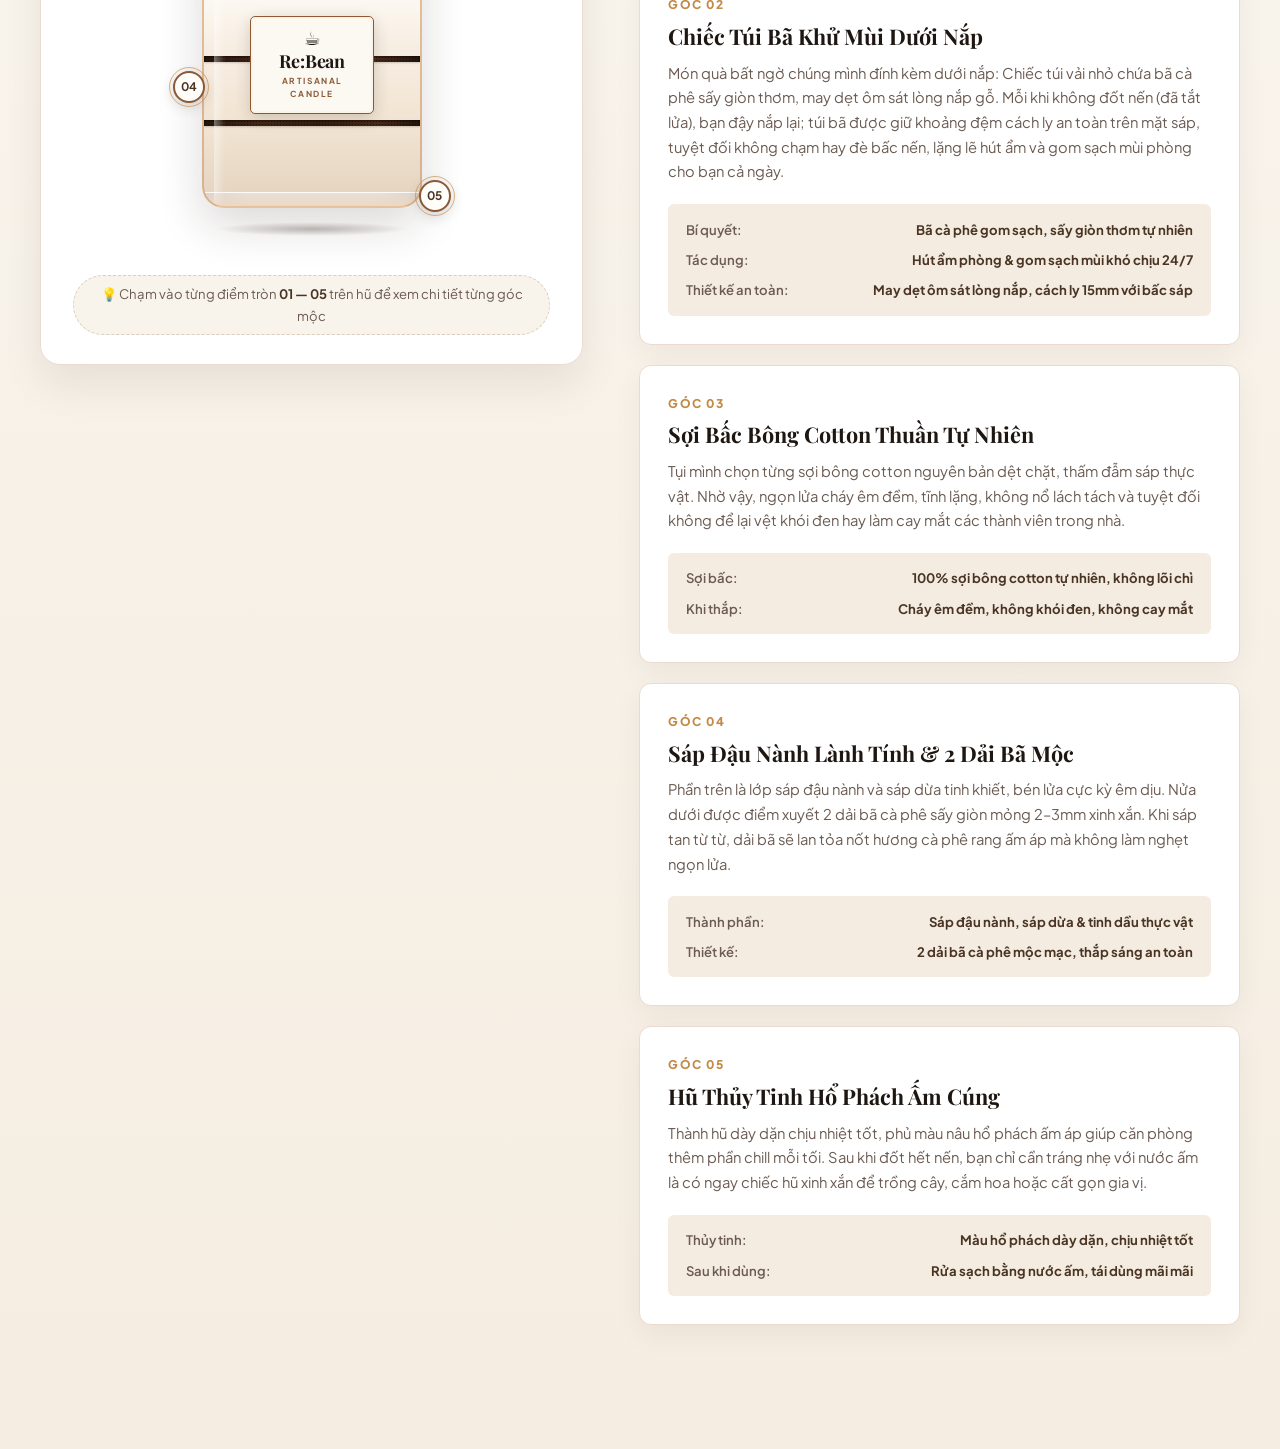
==== commit 4619e8a8: "fix(hotspot): elevate z-index of visual col and tooltips so cards on right do not overlap" ====
--- a/rebean_all_in_one.html
+++ b/rebean_all_in_one.html
@@ -1118,6 +1118,7 @@
 .anatomy-visual-col {
   position: sticky;
   top: 90px;
+  z-index: 50;
 }
 
 .jar-stage-wrapper {
@@ -1188,6 +1189,7 @@
   transform: scale(1.18);
   box-shadow: 0 0 0 6px rgba(194, 139, 71, 0.3), 0 6px 18px rgba(44, 27, 19, 0.3);
   border-color: #C28B47;
+  z-index: 80;
 }
 
 .jar-hotspot.active::before {
@@ -1195,24 +1197,26 @@
   opacity: 0;
 }
 
-/* Tooltip floating label on desktop hover/active */
+/* Tooltip floating label on desktop hover/active (luôn nổi lên trên cùng, không bị phần bên phải đè) */
 .hotspot-tooltip {
   position: absolute;
   top: 50%;
   transform: translateY(-50%) scale(0.88);
-  background: rgba(44, 27, 19, 0.94);
+  background: rgba(36, 21, 14, 0.96);
   color: #FFFDFC;
   font-size: 0.78rem;
   font-weight: 600;
-  padding: 0.4rem 0.85rem;
+  padding: 0.45rem 0.95rem;
   border-radius: var(--radius-full);
   white-space: nowrap;
   pointer-events: none;
   opacity: 0;
   transition: all 0.25s cubic-bezier(0.16, 1, 0.3, 1);
-  backdrop-filter: blur(6px);
-  box-shadow: 0 4px 16px rgba(0, 0, 0, 0.2);
-  z-index: 45;
+  backdrop-filter: blur(8px);
+  -webkit-backdrop-filter: blur(8px);
+  border: 1px solid rgba(255, 255, 255, 0.18);
+  box-shadow: 0 8px 24px rgba(0, 0, 0, 0.35);
+  z-index: 100;
 }
 
 .hotspot-right .hotspot-tooltip {
@@ -1220,9 +1224,31 @@
   transform-origin: left center;
 }
 
+.hotspot-right .hotspot-tooltip::before {
+  content: '';
+  position: absolute;
+  top: 50%;
+  right: 100%;
+  transform: translateY(-50%);
+  border-width: 5px;
+  border-style: solid;
+  border-color: transparent rgba(36, 21, 14, 0.96) transparent transparent;
+}
+
 .hotspot-left .hotspot-tooltip {
   right: calc(100% + 10px);
   transform-origin: right center;
+}
+
+.hotspot-left .hotspot-tooltip::before {
+  content: '';
+  position: absolute;
+  top: 50%;
+  left: 100%;
+  transform: translateY(-50%);
+  border-width: 5px;
+  border-style: solid;
+  border-color: transparent transparent transparent rgba(36, 21, 14, 0.96);
 }
 
 .jar-hotspot:hover .hotspot-tooltip,
@@ -1706,6 +1732,8 @@
 .anatomy-details-col {
   display: flex;
   flex-direction: column;
+  position: relative;
+  z-index: 10;
 }
 
 .detail-card {
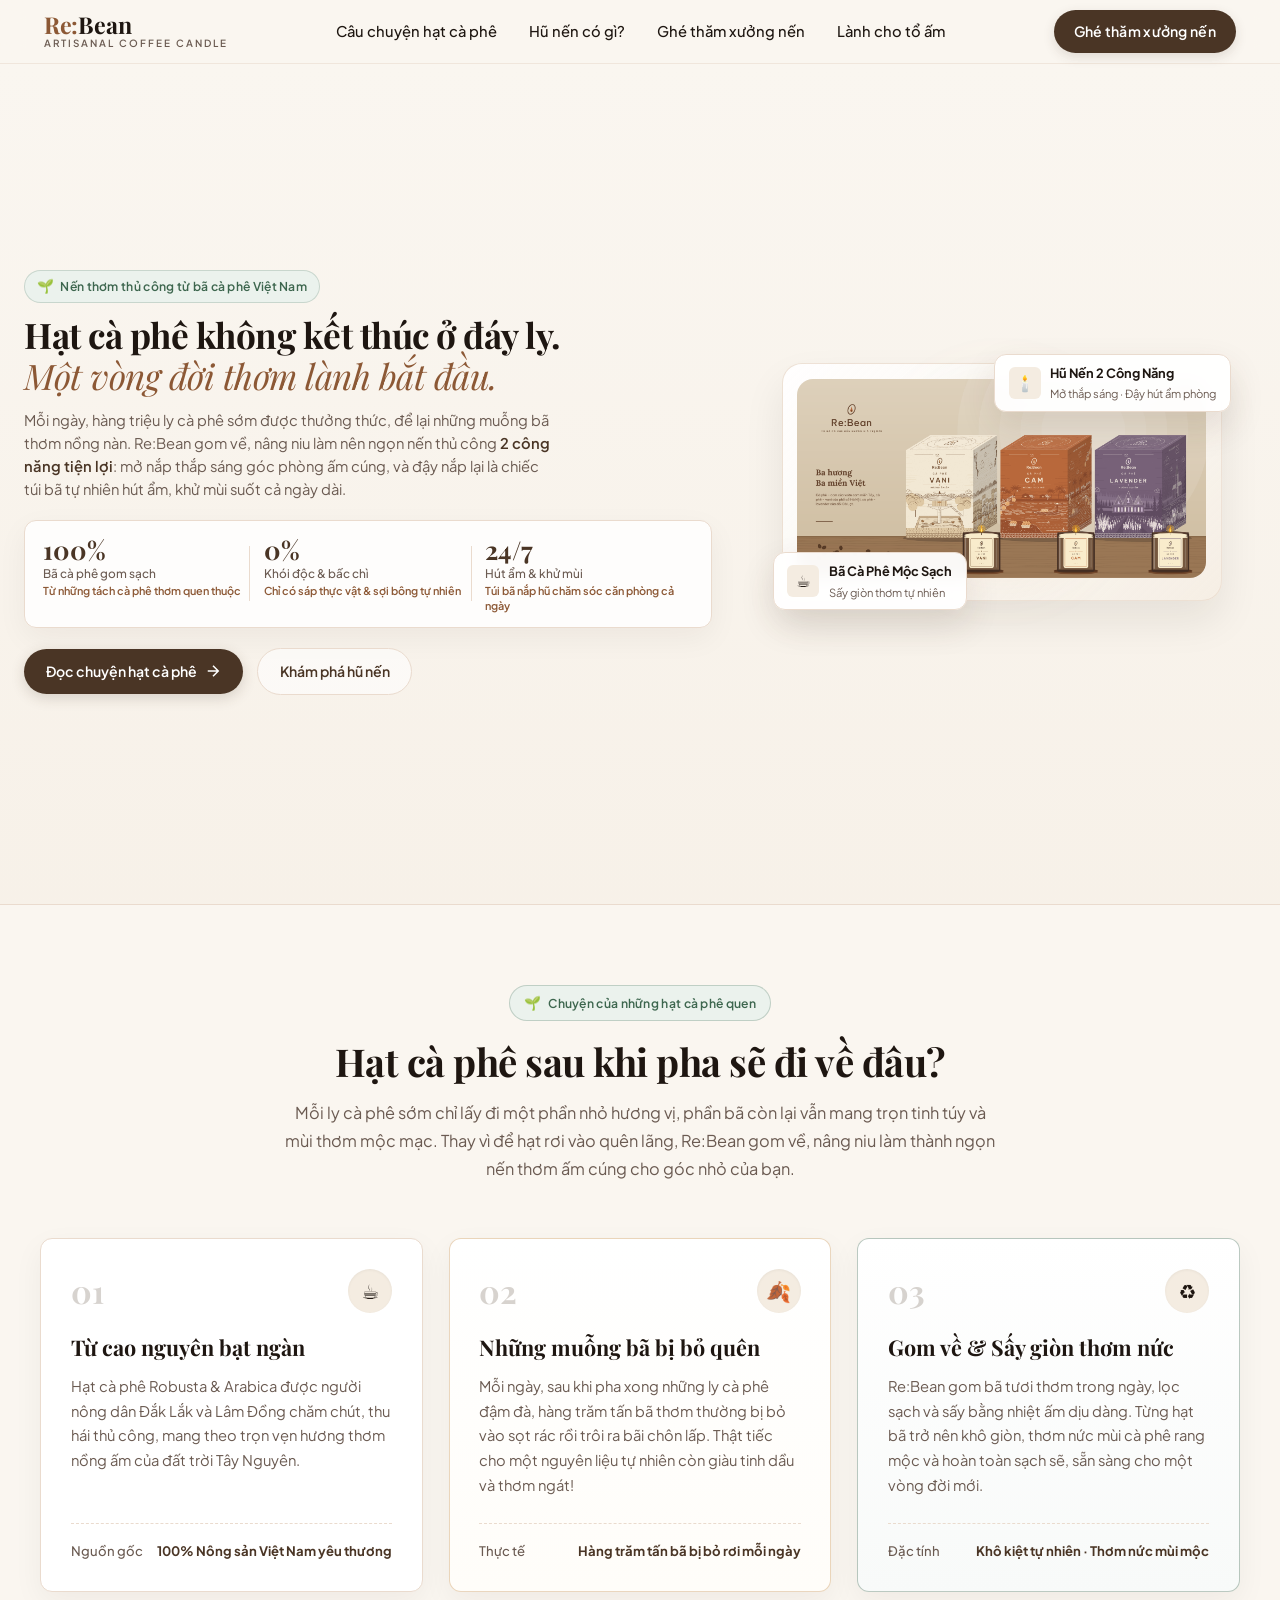
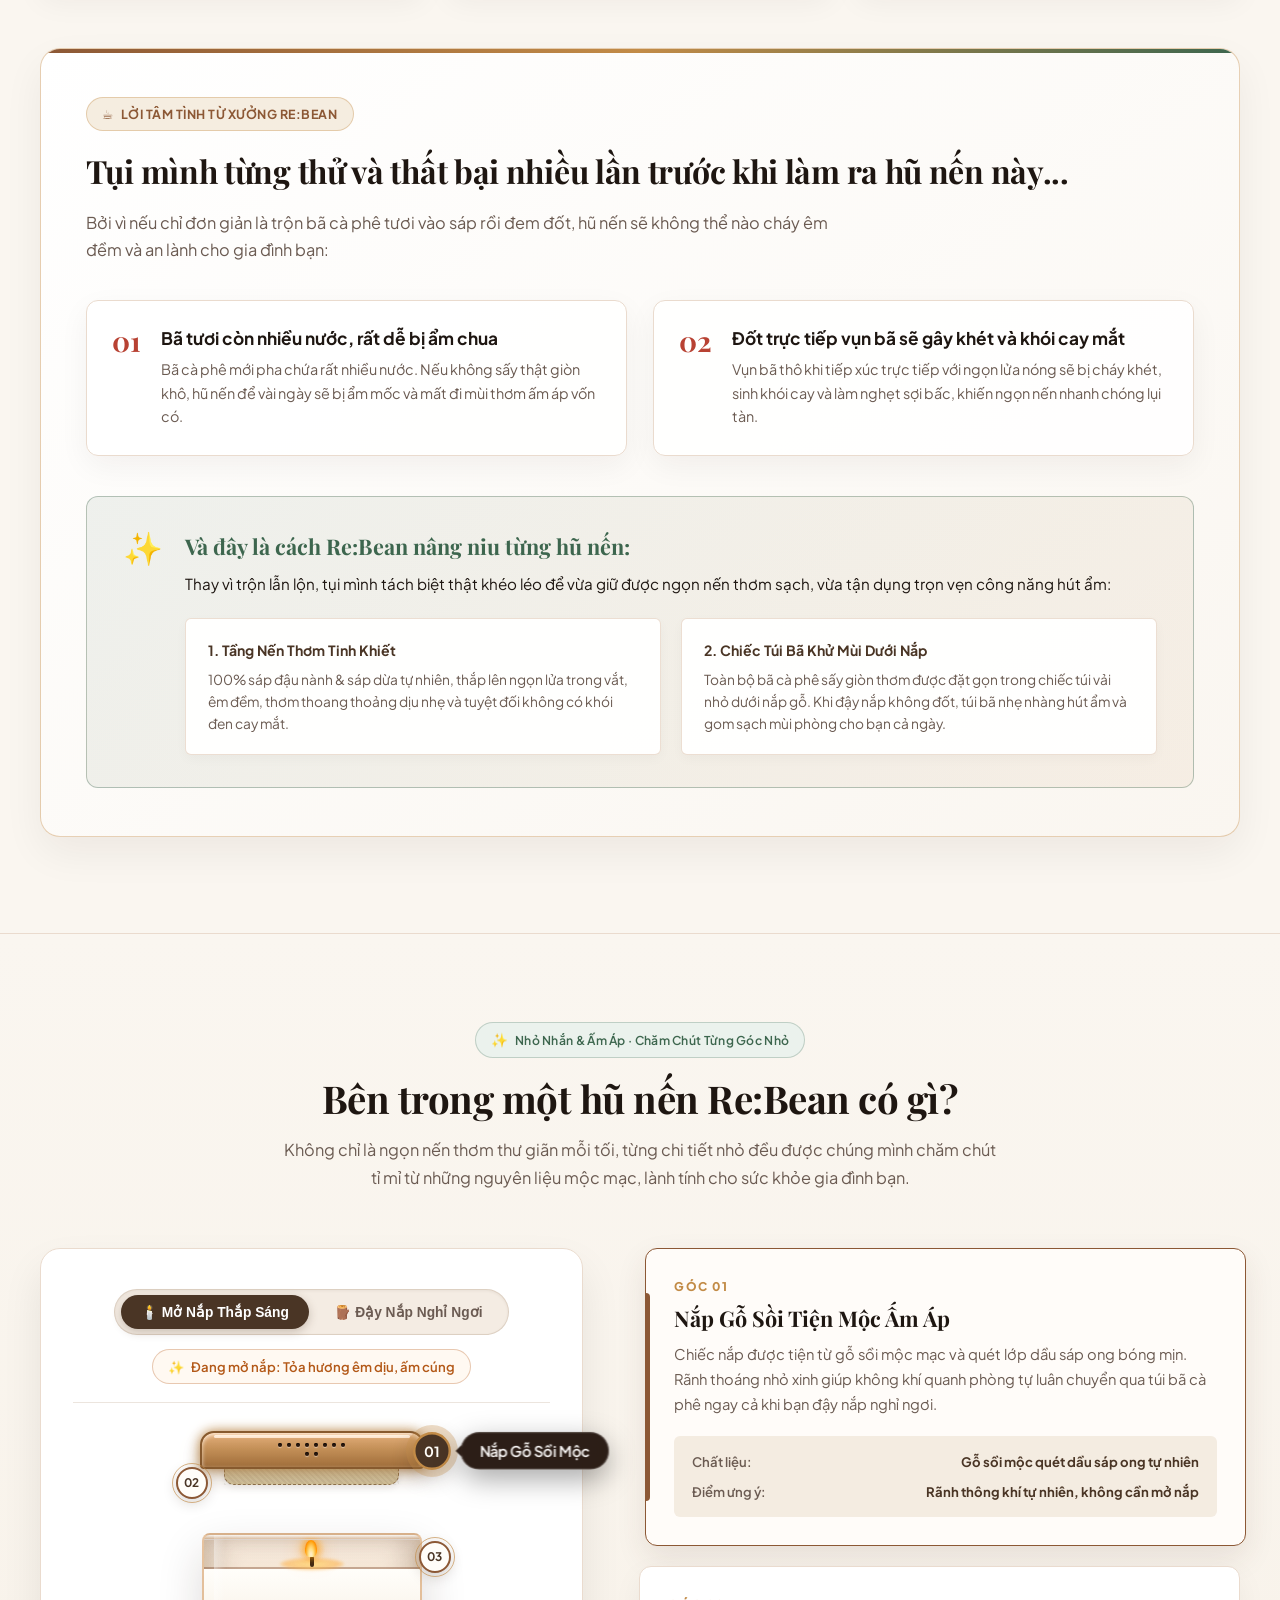
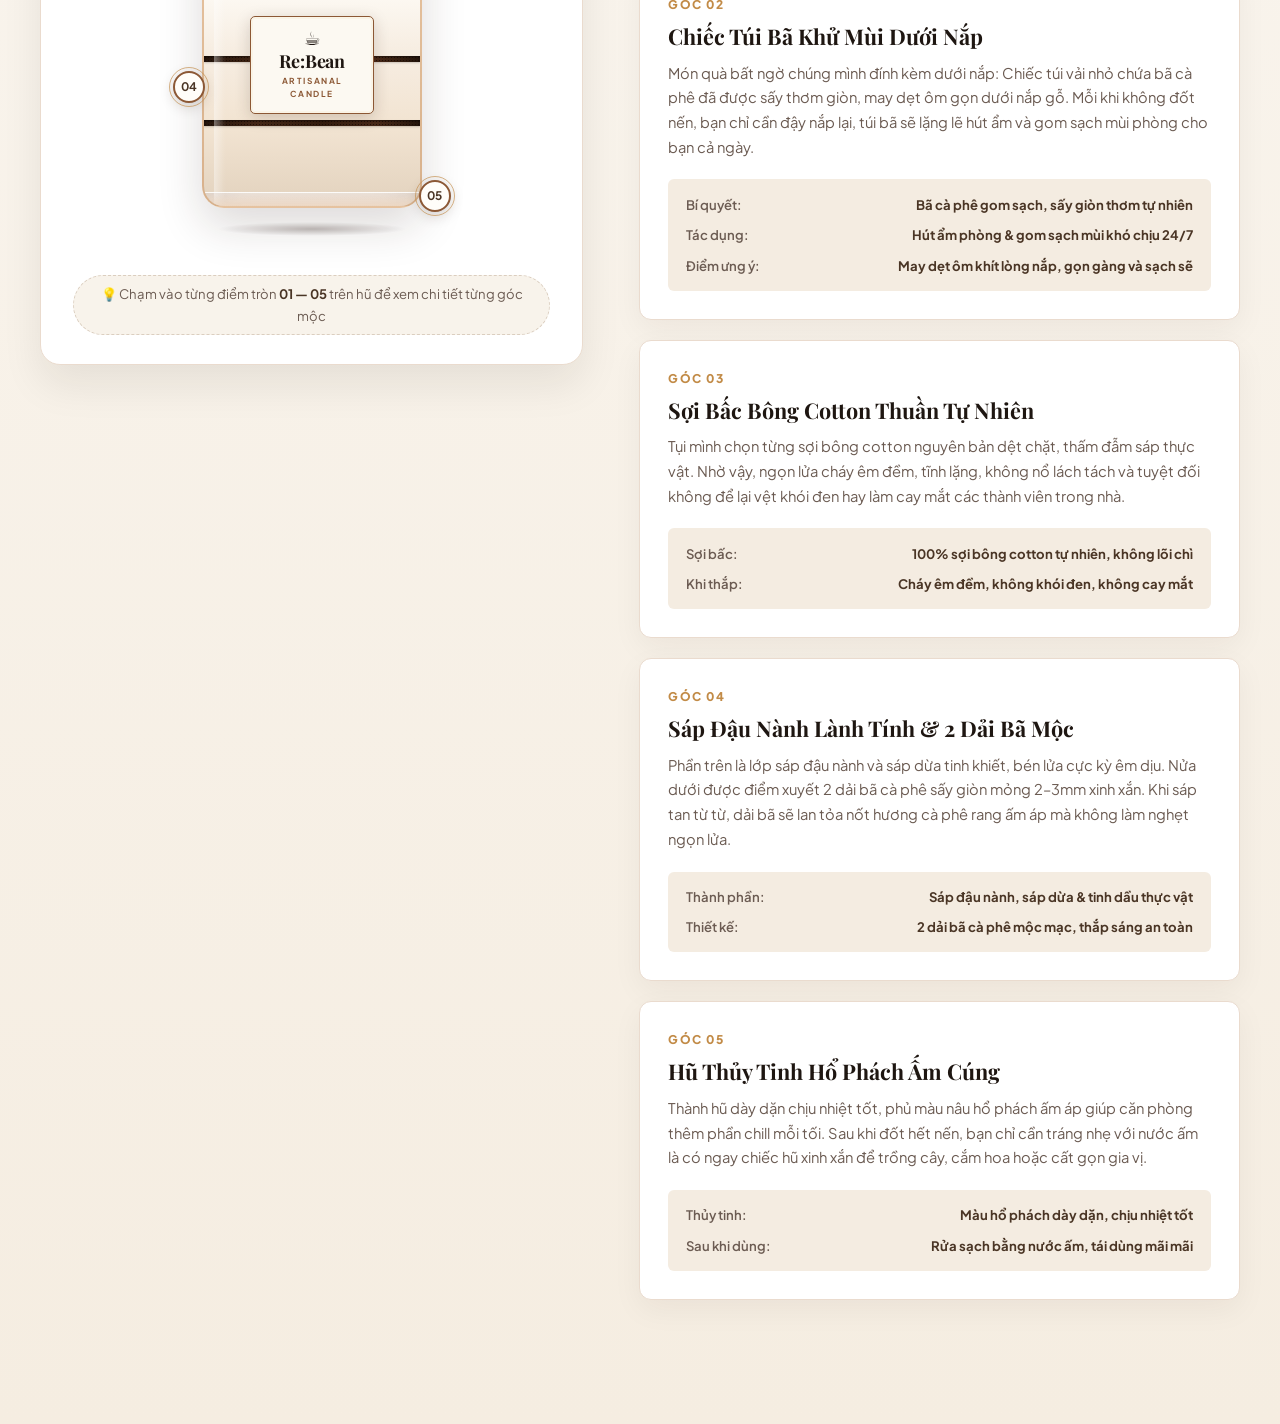
==== commit ee63cbbc: "fix(copy): remove duplicate numbers in tooltips and clean up closed state badge text" ====
--- a/rebean_all_in_one.html
+++ b/rebean_all_in_one.html
@@ -2260,7 +2260,7 @@
                     <!-- Hotspot 01: Nắp gỗ sồi mộc -->
                     <button class="jar-hotspot hotspot-lid hotspot-right active" data-layer="lid" onclick="selectLayer('lid')" aria-label="Góc 01: Nắp Gỗ Sồi Mộc">
                       <span class="hotspot-num">01</span>
-                      <span class="hotspot-tooltip">01. Nắp Gỗ Sồi Mộc</span>
+                      <span class="hotspot-tooltip">Nắp Gỗ Sồi Mộc</span>
                     </button>
 
                     <!-- Tầng 02: Túi bã cà phê đính dưới nắp gỗ -->
@@ -2274,7 +2274,7 @@
                     <!-- Hotspot 02: Túi bã khử mùi -->
                     <button class="jar-hotspot hotspot-filter hotspot-left" data-layer="filter" onclick="selectLayer('filter')" aria-label="Góc 02: Túi Bã Khử Mùi">
                       <span class="hotspot-num">02</span>
-                      <span class="hotspot-tooltip">02. Túi Bã Khử Mùi</span>
+                      <span class="hotspot-tooltip">Túi Bã Khử Mùi</span>
                     </button>
                   </div>
 
@@ -2335,19 +2335,19 @@
                   <!-- Hotspot 03: Sợi bấc cotton tự nhiên (Bên ngoài jar-glass-vessel không bị clip) -->
                   <button class="jar-hotspot hotspot-wick hotspot-right" data-layer="wick" onclick="selectLayer('wick')" aria-label="Góc 03: Bấc Cotton Tự Nhiên">
                     <span class="hotspot-num">03</span>
-                    <span class="hotspot-tooltip">03. Bấc Cotton Tự Nhiên</span>
+                    <span class="hotspot-tooltip">Bấc Cotton Tự Nhiên</span>
                   </button>
 
                   <!-- Hotspot 04: Sáp đậu nành & 2 dải bã -->
                   <button class="jar-hotspot hotspot-wax hotspot-left" data-layer="wax" onclick="selectLayer('wax')" aria-label="Góc 04: Sáp Đậu Nành &amp; 2 Dải Bã Mộc">
                     <span class="hotspot-num">04</span>
-                    <span class="hotspot-tooltip">04. Sáp Đậu Nành &amp; 2 Dải Bã</span>
+                    <span class="hotspot-tooltip">Sáp Đậu Nành &amp; 2 Dải Bã</span>
                   </button>
 
                   <!-- Hotspot 05: Hũ thủy tinh hổ phách -->
                   <button class="jar-hotspot hotspot-jar hotspot-right" data-layer="jar" onclick="selectLayer('jar')" aria-label="Góc 05: Hũ Thủy Tinh Hổ Phách">
                     <span class="hotspot-num">05</span>
-                    <span class="hotspot-tooltip">05. Hũ Thủy Tinh Hổ Phách</span>
+                    <span class="hotspot-tooltip">Hũ Thủy Tinh Hổ Phách</span>
                   </button>
 
                   <!-- Bóng đổ đáy hũ trên mặt bàn -->
@@ -2389,7 +2389,7 @@
               <div class="card-num">GÓC 02</div>
               <h3 class="card-heading">Chiếc Túi Bã Khử Mùi Dưới Nắp</h3>
               <p class="card-summary">
-                Món quà bất ngờ chúng mình đính kèm dưới nắp: Chiếc túi vải nhỏ chứa bã cà phê sấy giòn thơm, may dẹt ôm sát lòng nắp gỗ. Mỗi khi không đốt nến (đã tắt lửa), bạn đậy nắp lại; túi bã được giữ khoảng đệm cách ly an toàn trên mặt sáp, tuyệt đối không chạm hay đè bấc nến, lặng lẽ hút ẩm và gom sạch mùi phòng cho bạn cả ngày.
+                Món quà bất ngờ chúng mình đính kèm dưới nắp: Chiếc túi vải nhỏ chứa bã cà phê đã được sấy thơm giòn, may dẹt ôm gọn dưới nắp gỗ. Mỗi khi không đốt nến, bạn chỉ cần đậy nắp lại, túi bã sẽ lặng lẽ hút ẩm và gom sạch mùi phòng cho bạn cả ngày.
               </p>
               <div class="card-specs-list">
                 <div class="spec-row">
@@ -2401,8 +2401,8 @@
                   <span class="spec-value">Hút ẩm phòng &amp; gom sạch mùi khó chịu 24/7</span>
                 </div>
                 <div class="spec-row">
-                  <span class="spec-name">Thiết kế an toàn:</span>
-                  <span class="spec-value">May dẹt ôm sát lòng nắp, cách ly 15mm với bấc sáp</span>
+                  <span class="spec-name">Điểm ưng ý:</span>
+                  <span class="spec-value">May dẹt ôm khít lòng nắp, gọn gàng và sạch sẽ</span>
                 </div>
               </div>
             </div>
@@ -2554,7 +2554,7 @@
     if (btnExplode) btnExplode.classList.remove('active');
     if (stateBadge) {
       stateBadge.className = 'jar-state-badge mode-deodorize';
-      stateBadge.innerHTML = '<span class="badge-icon">🌱</span><span class="badge-text">Đang đậy nắp: Túi bã hút ẩm &amp; khử mùi (cách ly an toàn mặt sáp)</span>';
+      stateBadge.innerHTML = '<span class="badge-icon">🌱</span><span class="badge-text">Đang đậy nắp: Túi bã tự nhiên hút ẩm &amp; khử mùi</span>';
     }
   }
 };
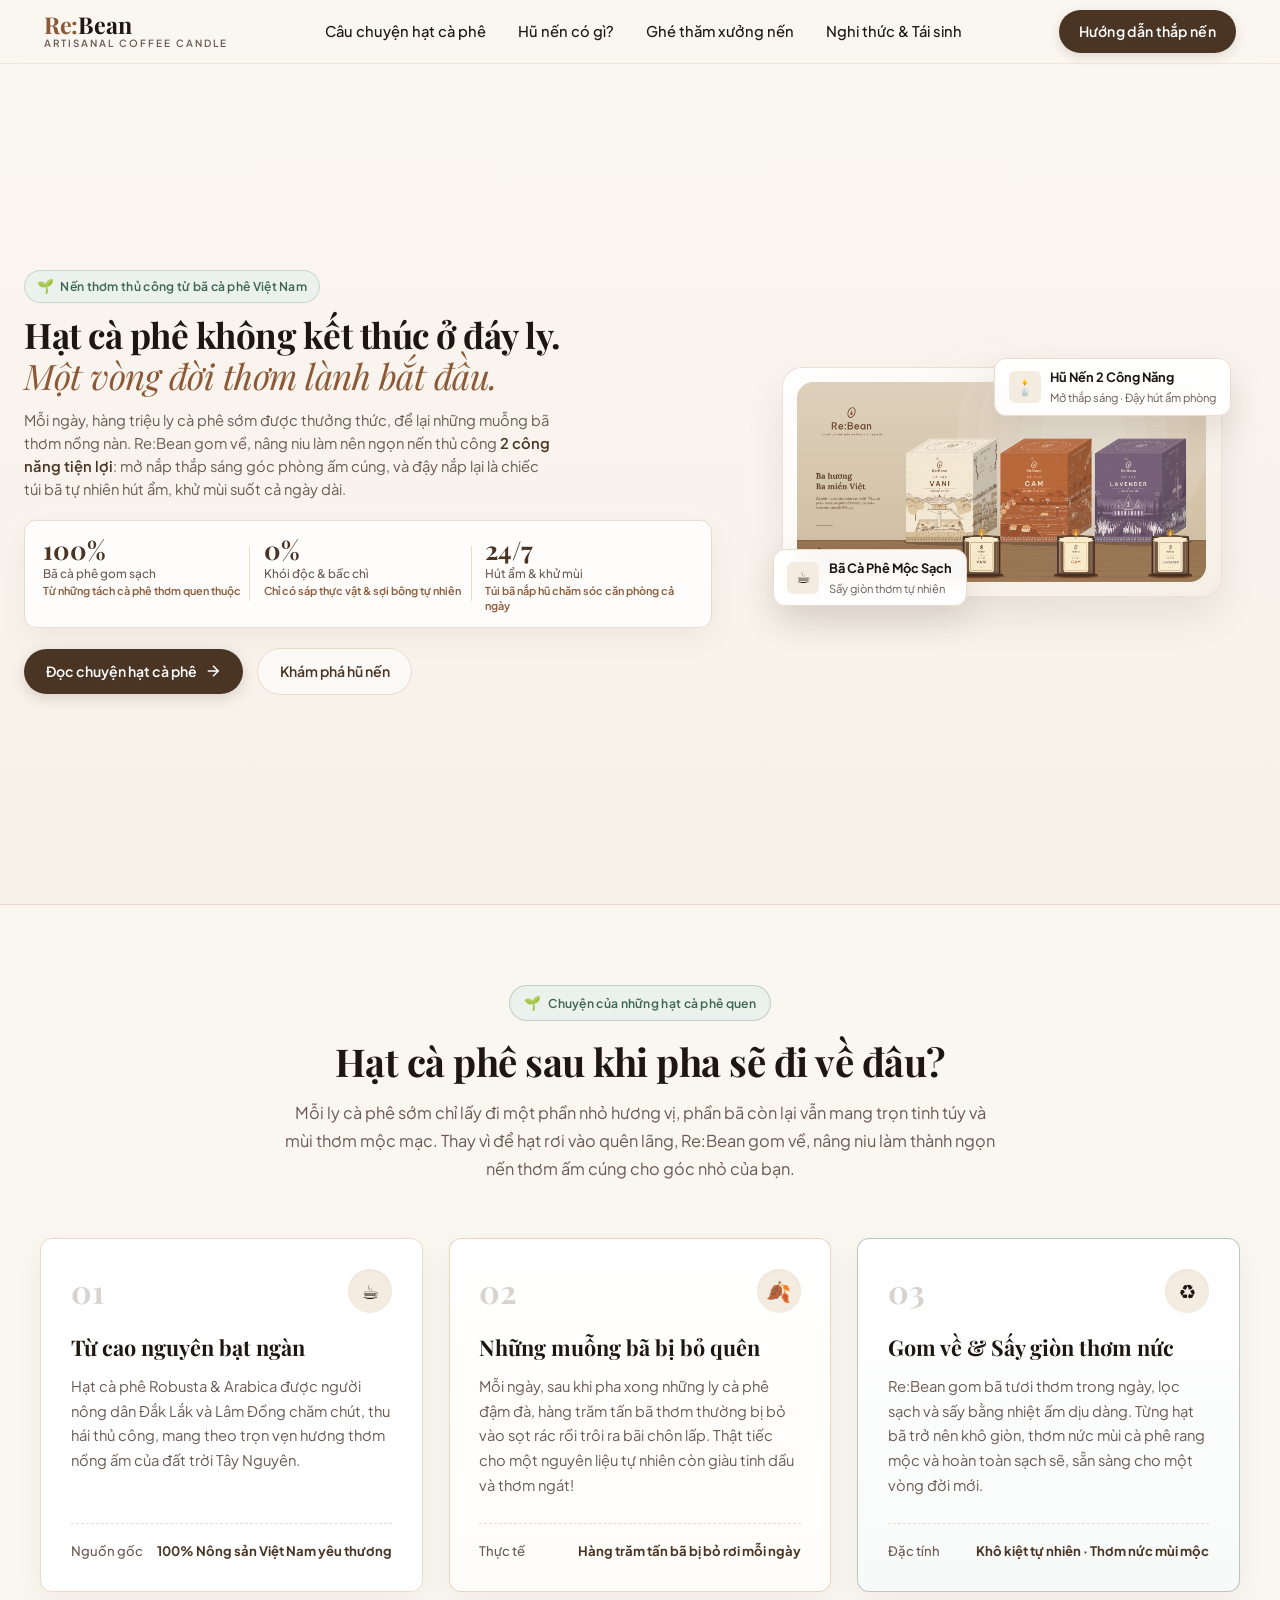
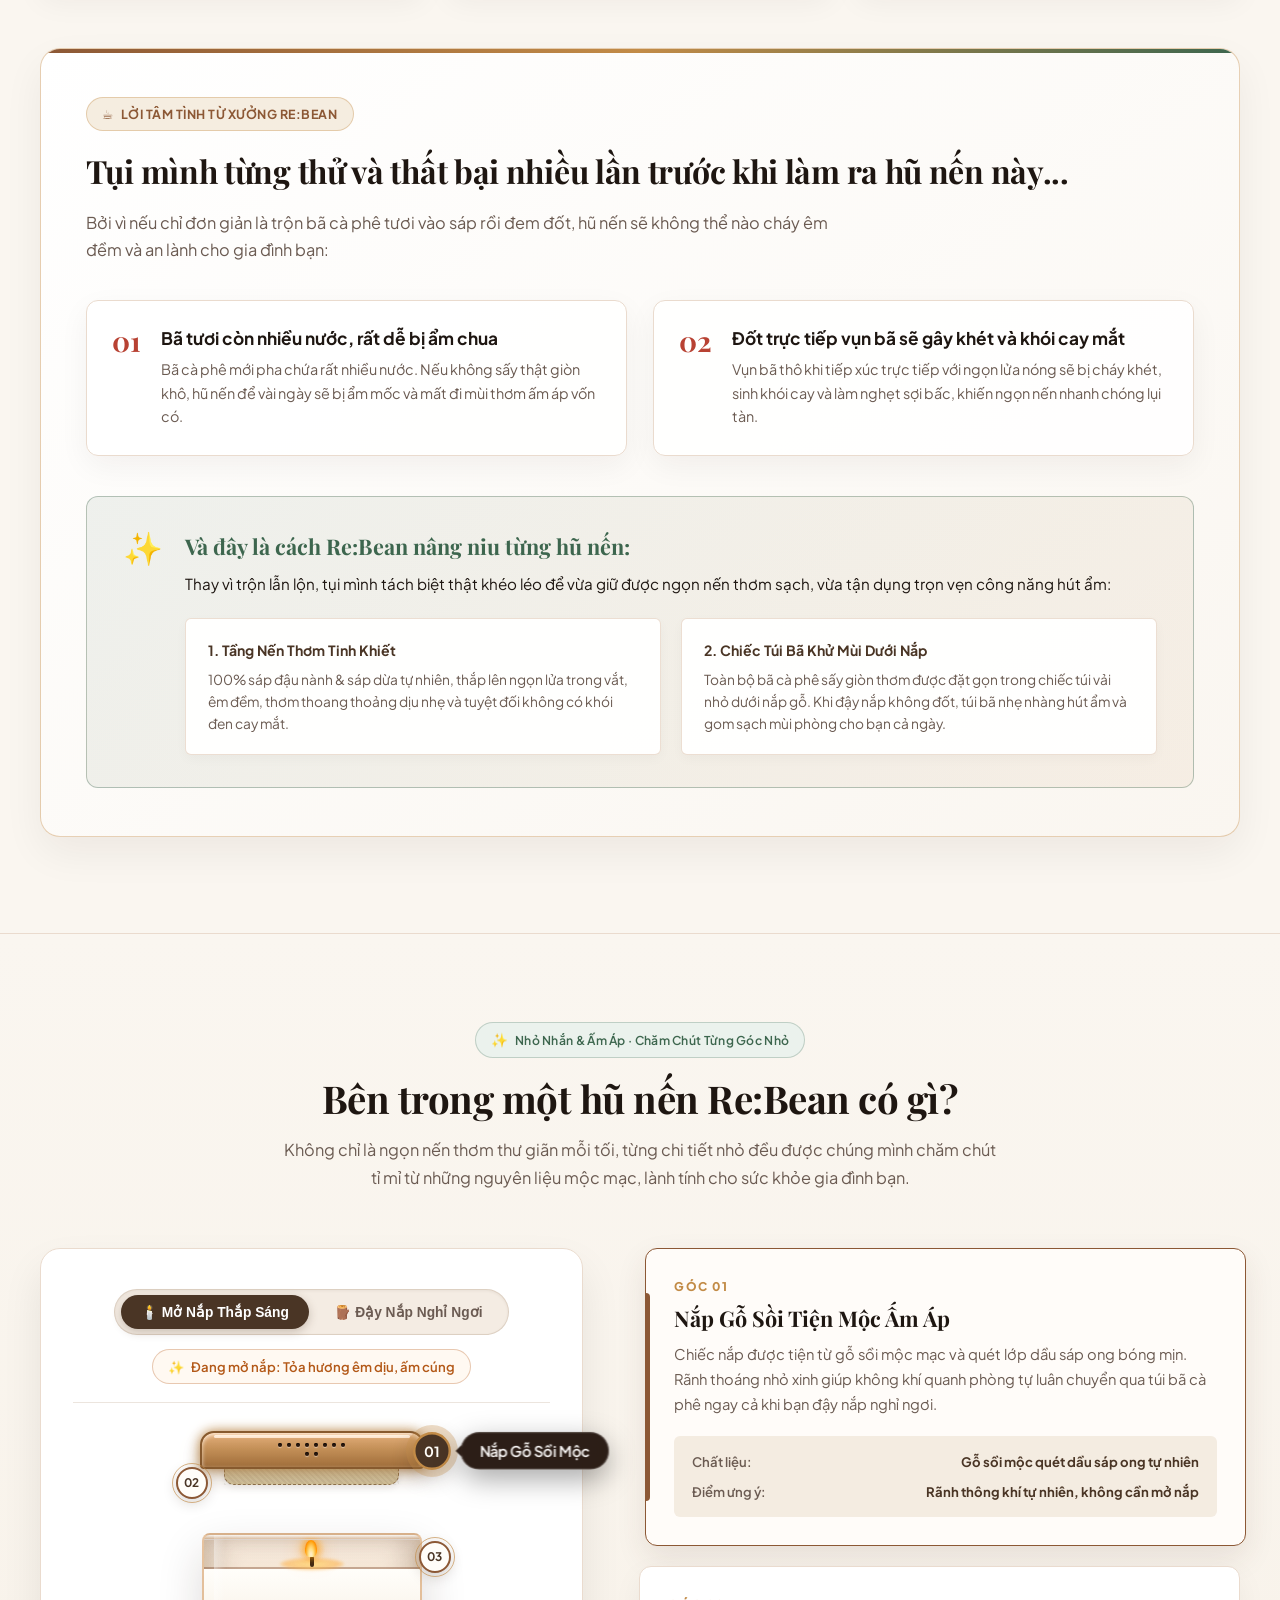
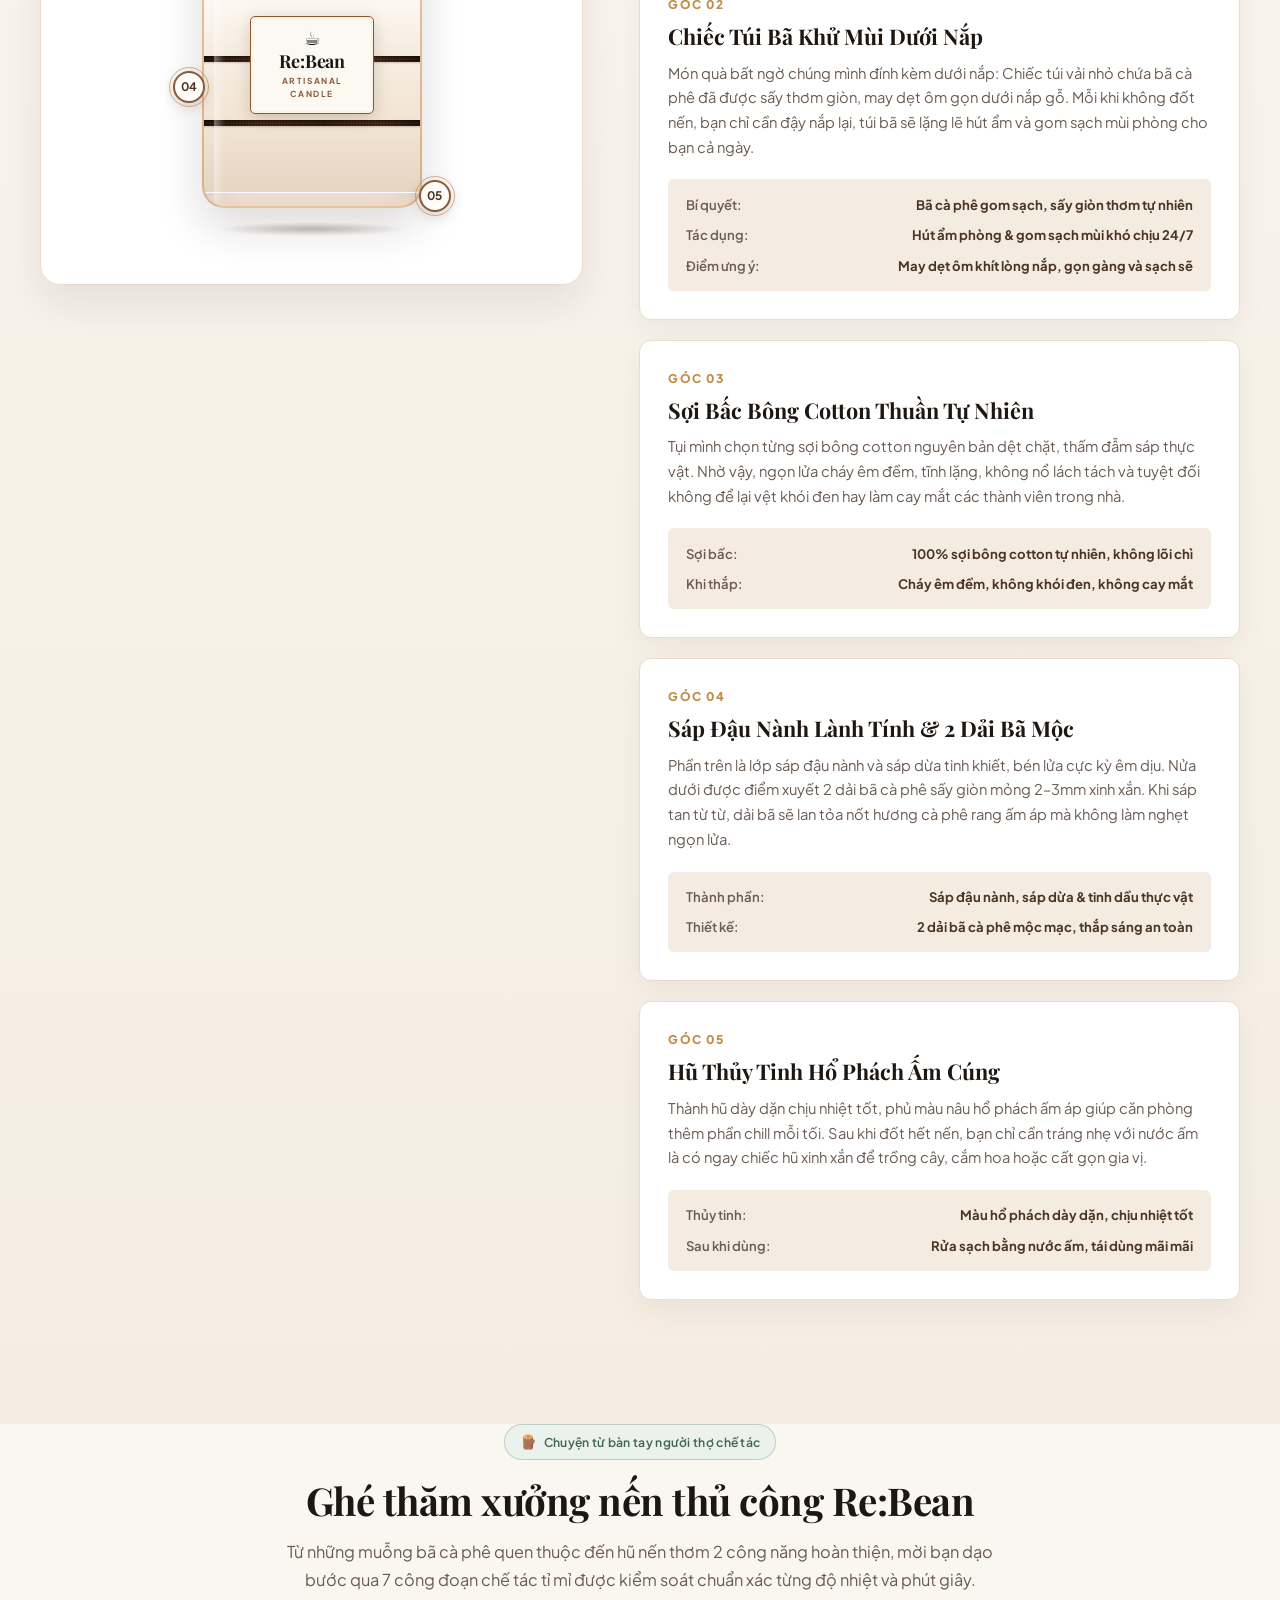
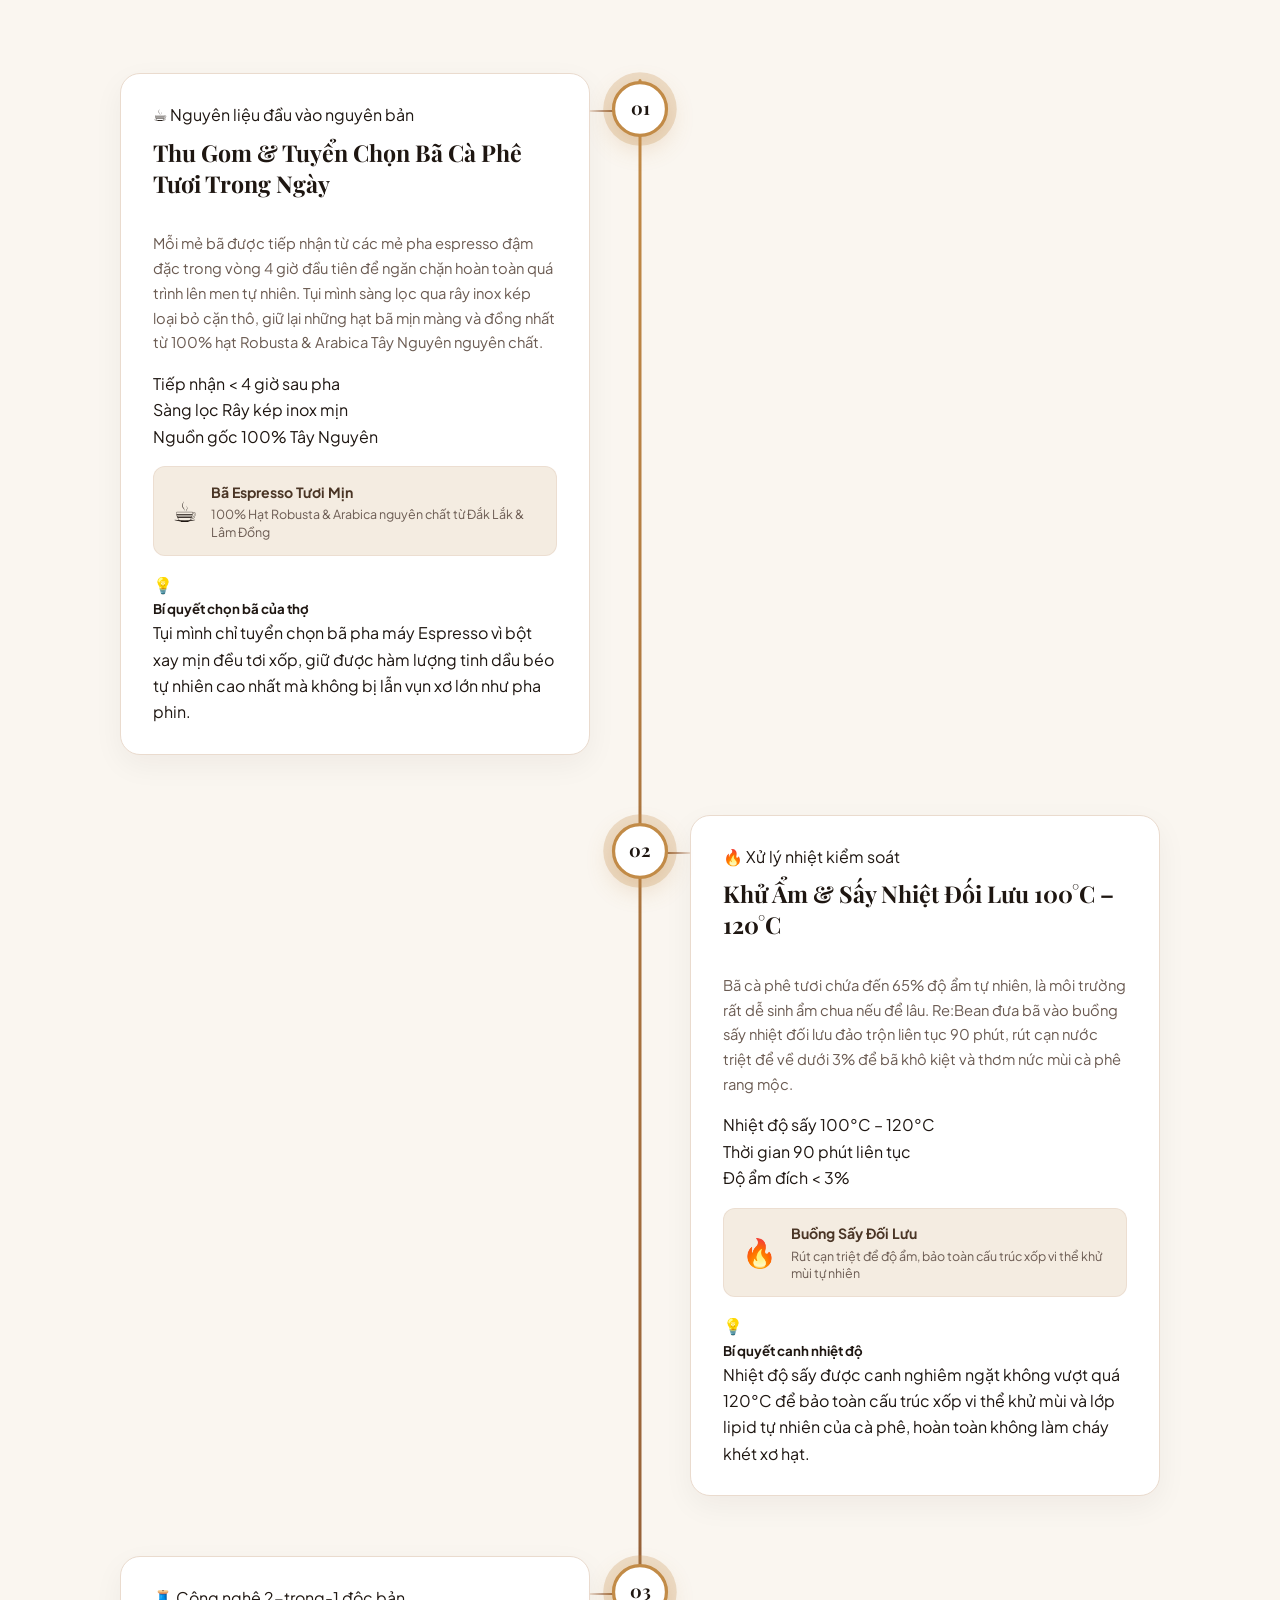
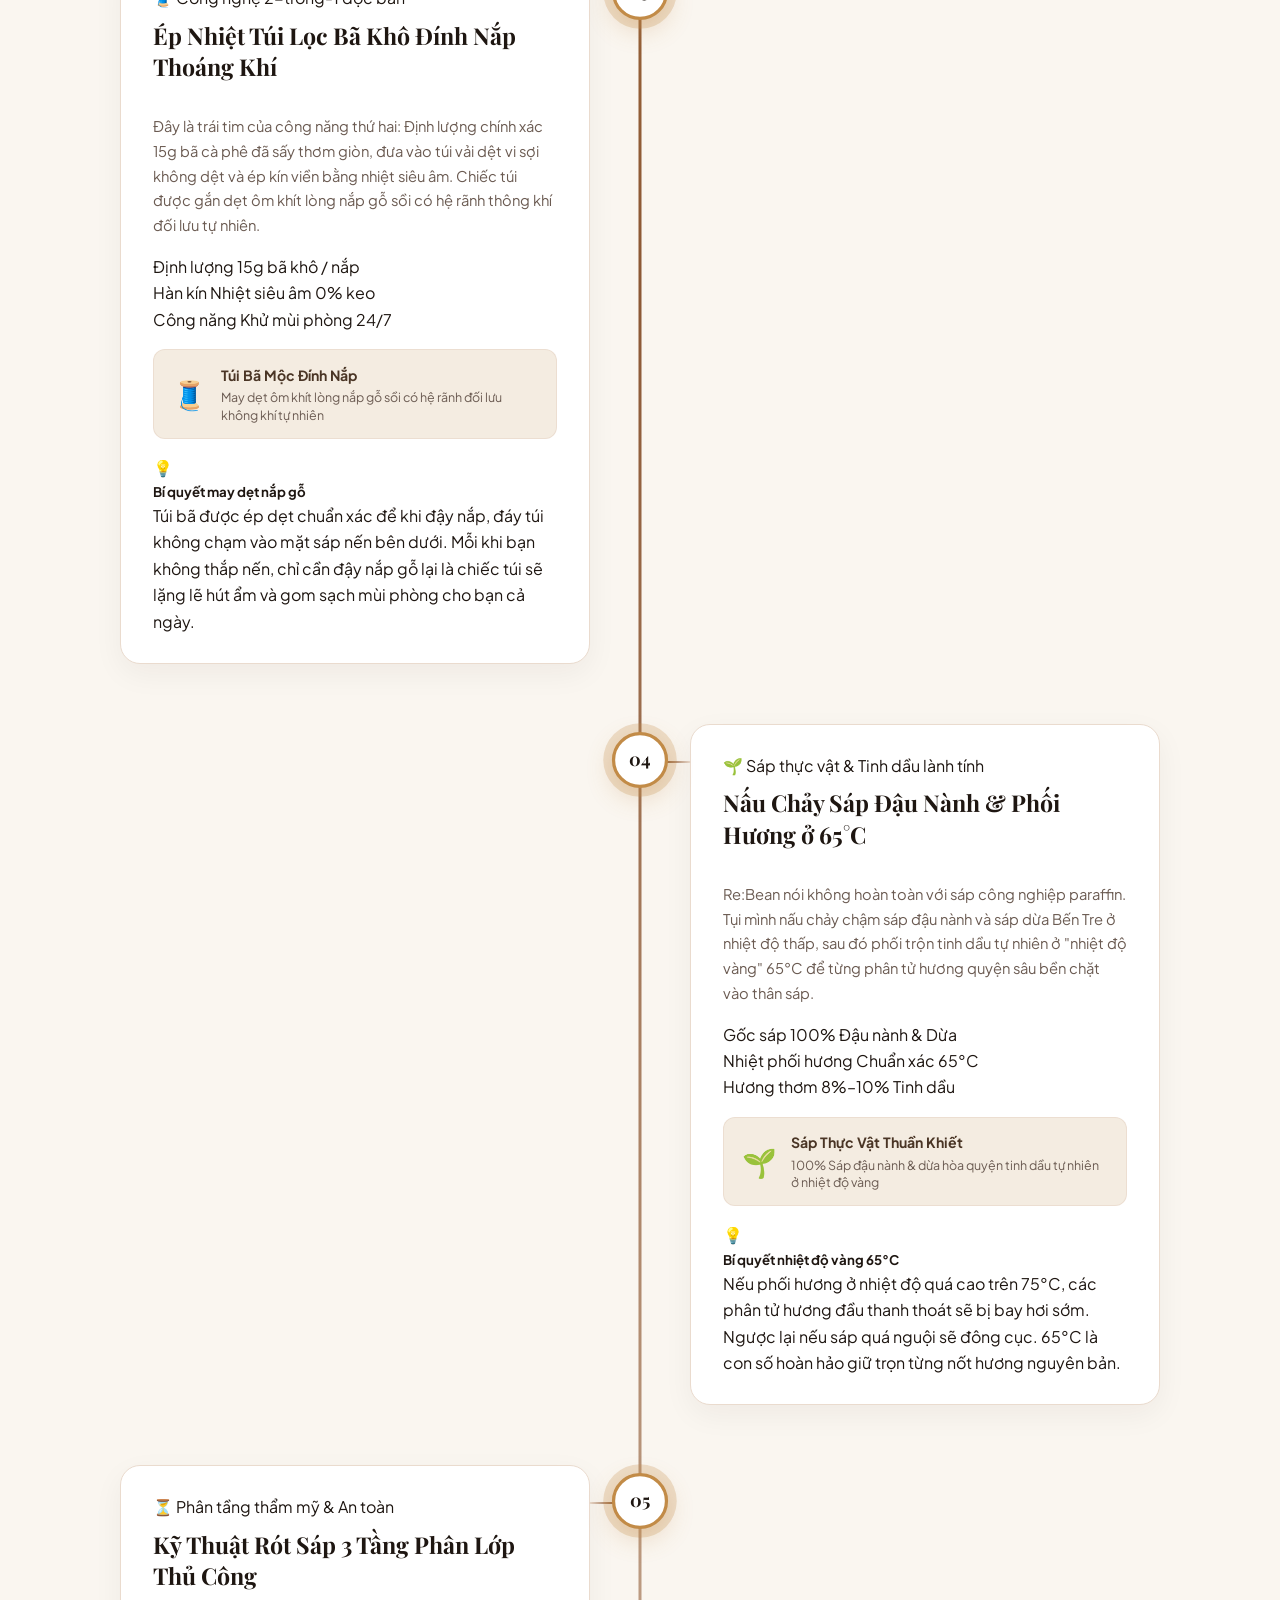
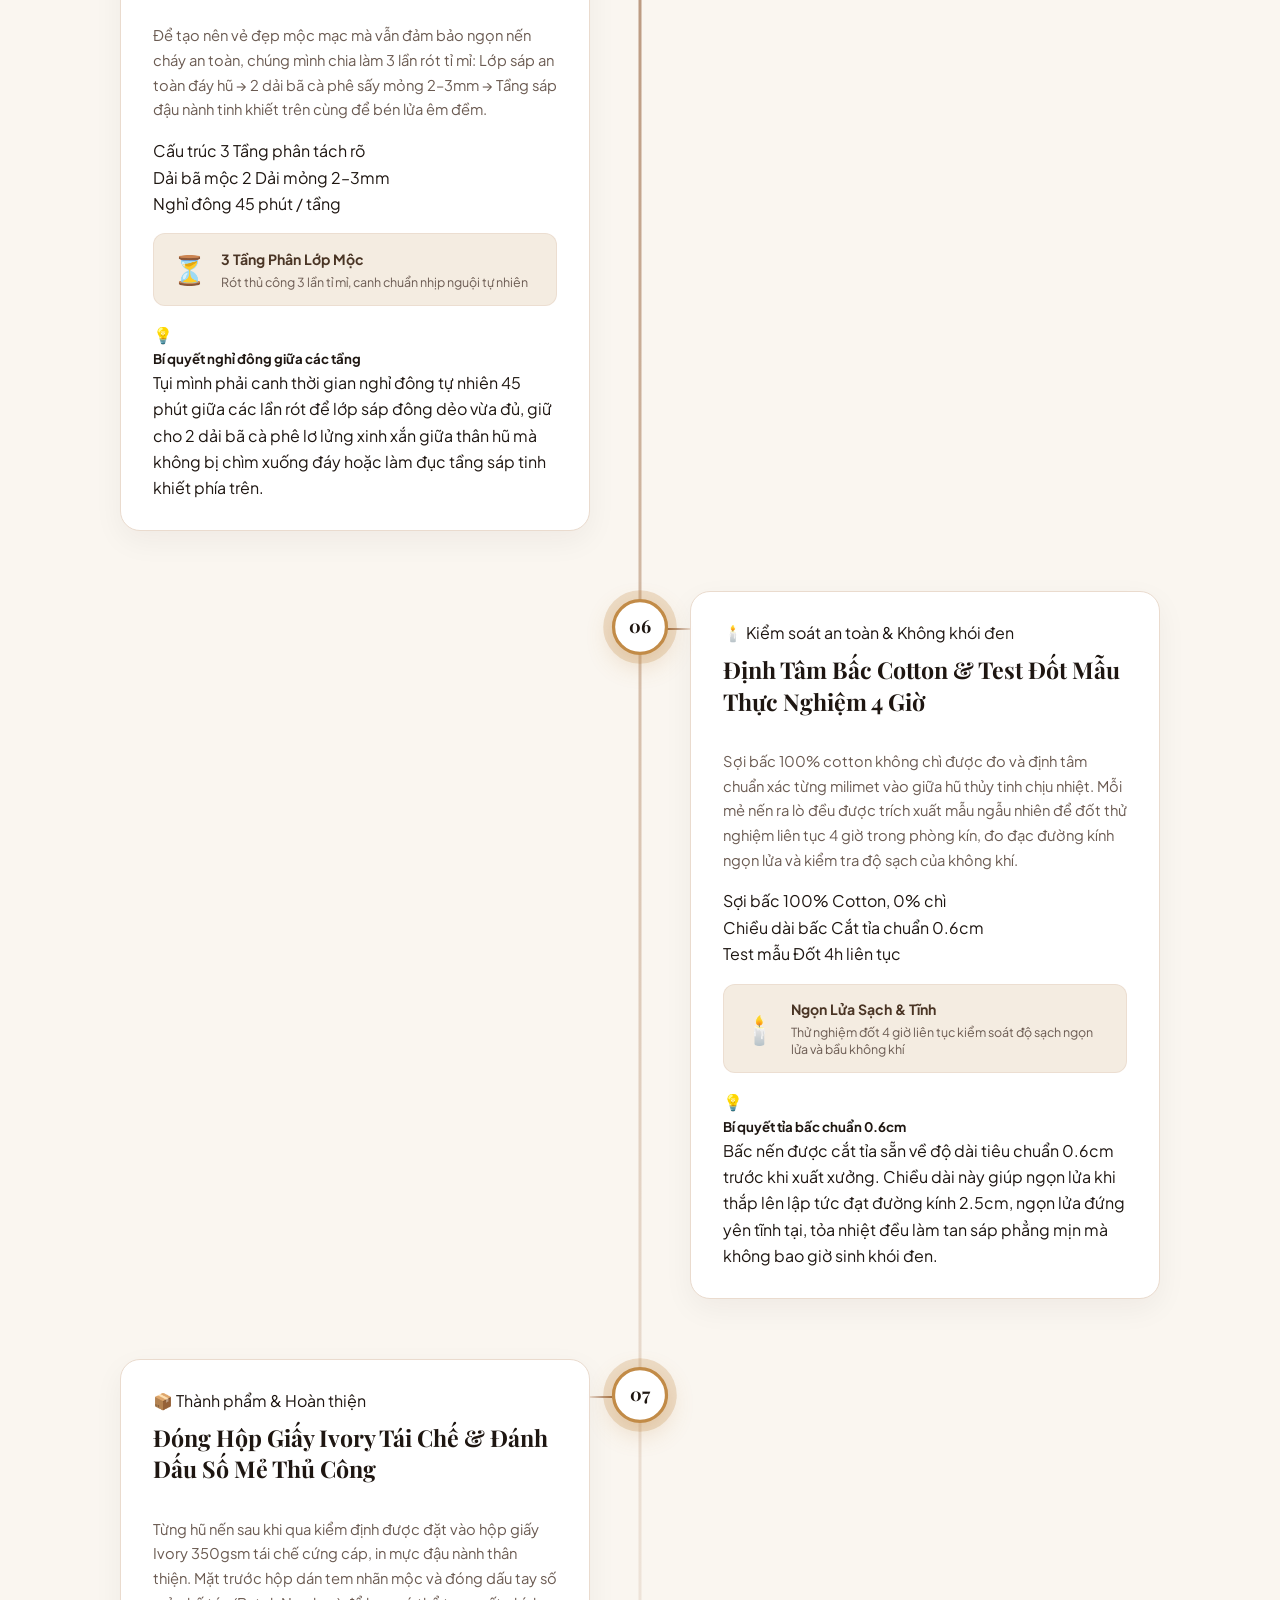
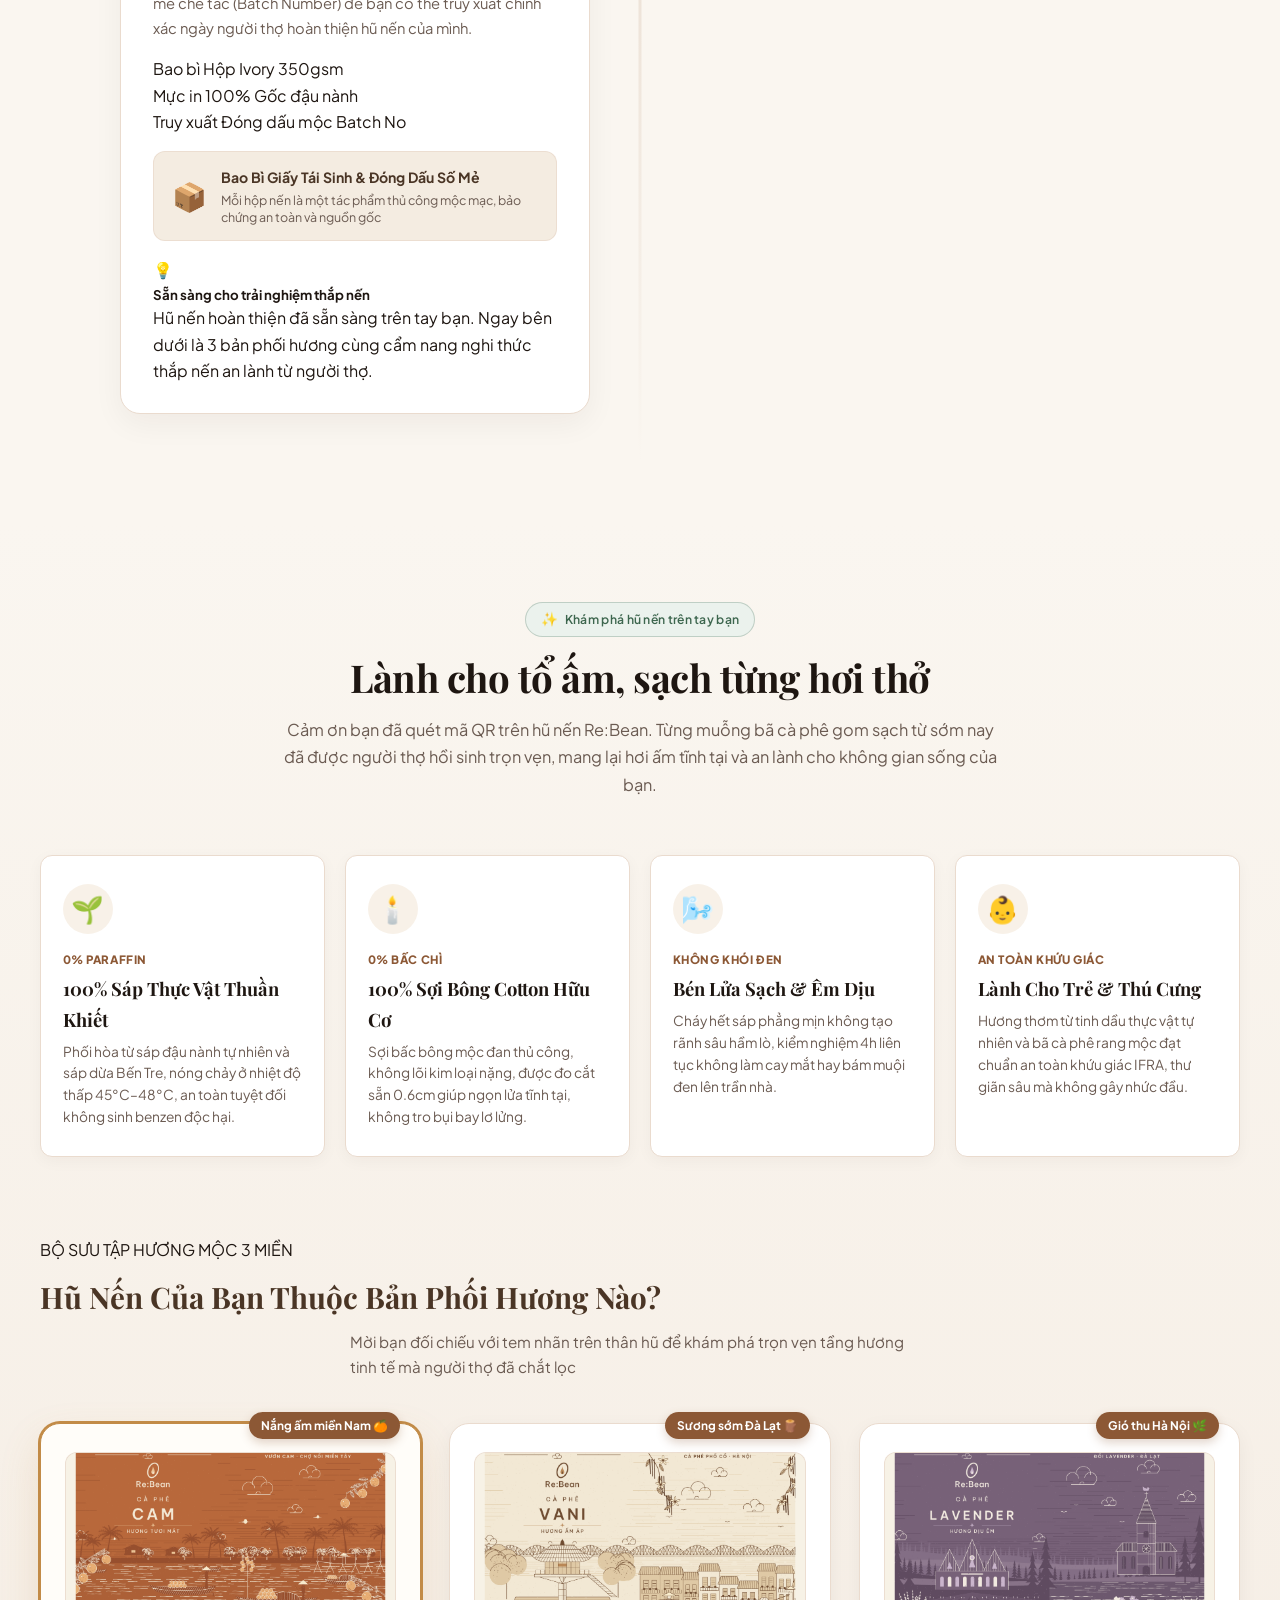
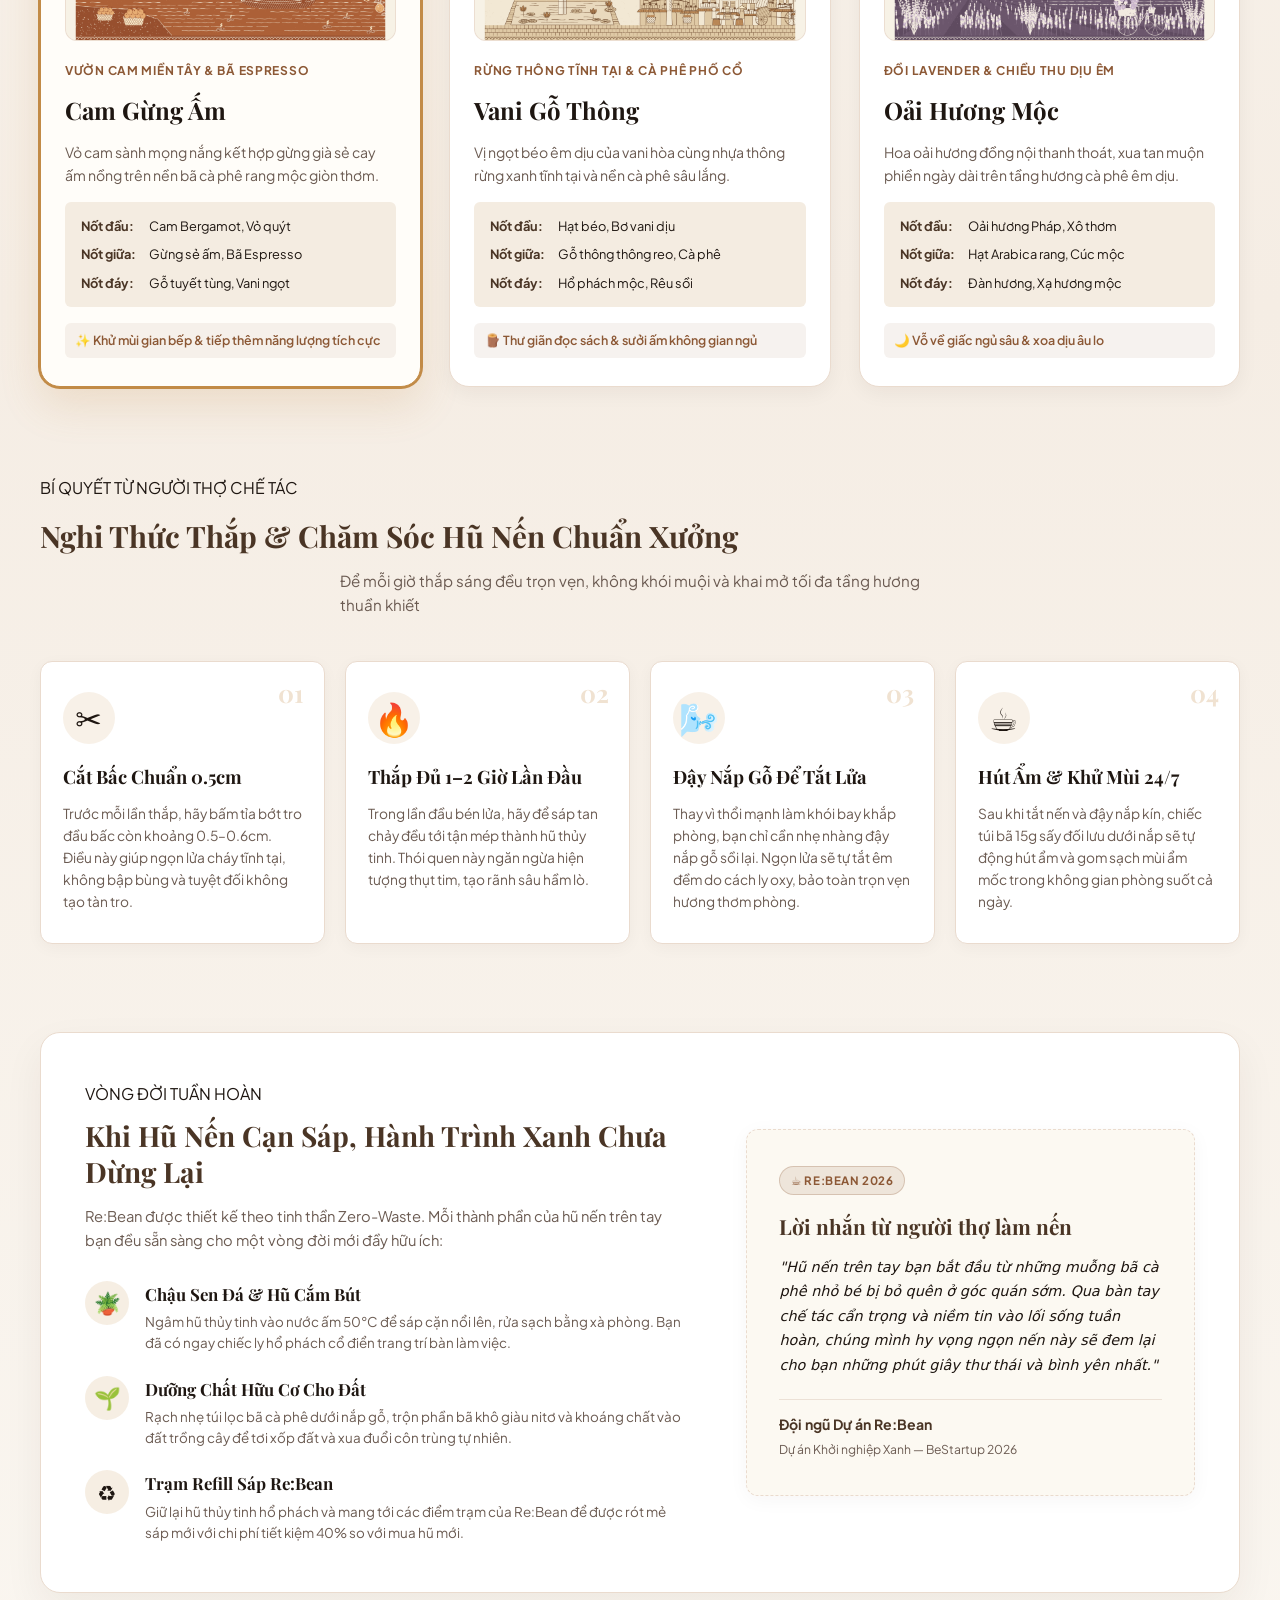
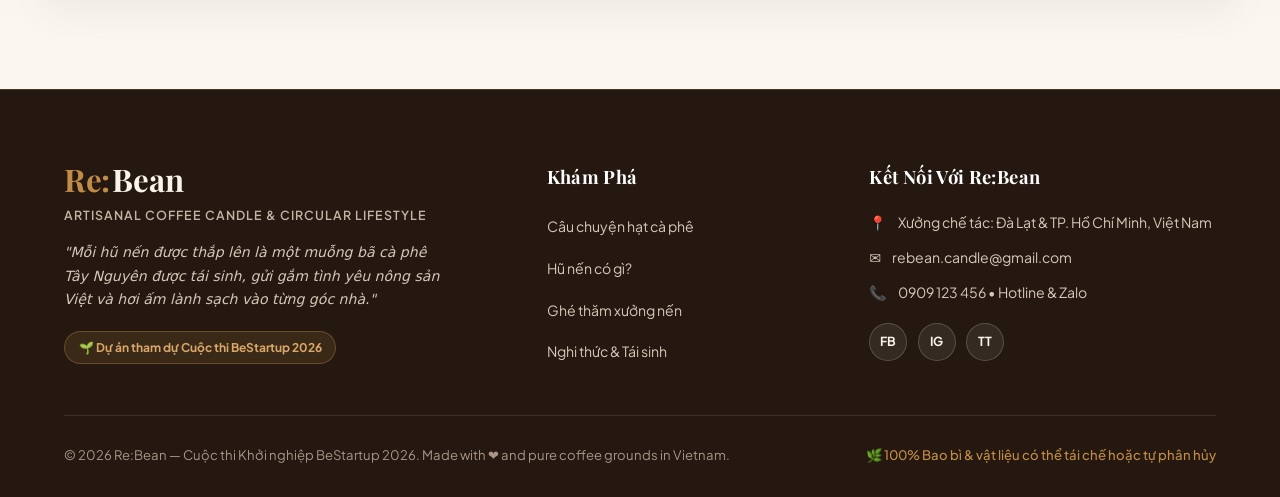
==== commit 8e608455: "feat(ui): add workshop tour timeline and scent ritual sections with interactive cards" ====
--- a/rebean_all_in_one.html
+++ b/rebean_all_in_one.html
@@ -66,6 +66,12 @@
   color: inherit;
   text-decoration: none;
   transition: all 0.25s ease;
+}
+
+img {
+  max-width: 100%;
+  height: auto;
+  display: block;
 }
 
 /* ==========================================================================
@@ -1946,6 +1952,1220 @@
   }
 }
 
+/* ==========================================================================
+   Hướng 2: Dòng Thời Gian Dọc (Vertical Craft Timeline)
+   ========================================================================== */
+.timeline-tour-container {
+  max-width: 1040px;
+  margin: 3rem auto 0;
+  position: relative;
+  padding: 1.5rem 0 3rem;
+}
+
+.craft-timeline-spine,
+.timeline-tour-container::before {
+  content: '';
+  position: absolute;
+  top: 30px;
+  bottom: 60px;
+  left: 50%;
+  width: 3px;
+  transform: translateX(-50%);
+  background: linear-gradient(180deg, var(--c-gold) 0%, var(--c-wood) 35%, #D8C2AF 75%, transparent 100%);
+  border-radius: var(--radius-full);
+  z-index: 1;
+}
+
+.timeline-station {
+  position: relative;
+  margin-bottom: 3.75rem;
+  display: flex;
+  align-items: flex-start;
+  width: 100%;
+}
+
+/* Station Node */
+.station-node {
+  position: absolute;
+  left: 50%;
+  top: 10px;
+  transform: translateX(-50%);
+  width: 52px;
+  height: 52px;
+  border-radius: 50%;
+  background: var(--c-surface);
+  border: 3px solid var(--c-wood);
+  box-shadow: 0 0 0 6px rgba(140, 88, 53, 0.12), var(--shadow-soft);
+  display: flex;
+  align-items: center;
+  justify-content: center;
+  z-index: 3;
+  transition: all 0.35s cubic-bezier(0.4, 0, 0.2, 1);
+}
+
+.station-node .node-num {
+  font-family: var(--font-serif);
+  font-size: 1.05rem;
+  font-weight: 700;
+  color: var(--c-wood);
+}
+
+.timeline-station.in-view .station-node {
+  border-color: var(--c-gold);
+  box-shadow: 0 0 0 8px rgba(194, 139, 71, 0.25), 0 8px 24px rgba(194, 139, 71, 0.3);
+  transform: translateX(-50%) scale(1.08);
+}
+
+.timeline-station.in-view .station-node .node-num {
+  color: var(--c-dark);
+}
+
+/* Station Card */
+.station-card {
+  width: calc(50% - 50px);
+  background: var(--c-surface);
+  border-radius: var(--radius-lg);
+  border: 1px solid var(--c-border);
+  box-shadow: var(--shadow-soft);
+  padding: 1.75rem 2rem;
+  display: flex;
+  flex-direction: column;
+  gap: 1rem;
+  transition: all 0.3s ease;
+  position: relative;
+}
+
+.station-card:hover {
+  transform: translateY(-3px);
+  box-shadow: var(--shadow-elevated);
+  border-color: rgba(194, 139, 71, 0.45);
+}
+
+/* Zigzag positioning on Desktop */
+.timeline-station:nth-child(odd) .station-card {
+  margin-right: auto;
+}
+
+.timeline-station:nth-child(even) .station-card {
+  margin-left: auto;
+}
+
+/* Connector line from node to card (perfectly aligned with node center) */
+.timeline-station:nth-child(odd) .station-card::after {
+  content: '';
+  position: absolute;
+  right: -26px;
+  top: 36px;
+  width: 26px;
+  height: 2px;
+  background: linear-gradient(90deg, var(--c-border), var(--c-wood));
+}
+
+.timeline-station:nth-child(even) .station-card::after {
+  content: '';
+  position: absolute;
+  left: -26px;
+  top: 36px;
+  width: 26px;
+  height: 2px;
+  background: linear-gradient(90deg, var(--c-wood), var(--c-border));
+}
+
+.station-card .step-tag-pill {
+  width: fit-content;
+}
+
+.station-card-title {
+  font-family: var(--font-serif);
+  font-size: 1.45rem;
+  font-weight: 700;
+  color: var(--c-dark);
+  line-height: 1.35;
+}
+
+.station-card-desc {
+  font-size: 0.92rem;
+  color: var(--c-text-muted);
+  line-height: 1.68;
+}
+
+.station-visual-mini {
+  display: flex;
+  align-items: center;
+  gap: 0.85rem;
+  background: var(--c-surface-soft);
+  border: 1px solid rgba(234, 219, 206, 0.8);
+  border-radius: var(--radius-md);
+  padding: 0.85rem 1.15rem;
+}
+
+.station-mini-icon {
+  font-size: 1.75rem;
+  line-height: 1;
+}
+
+.station-mini-info h6 {
+  font-size: 0.88rem;
+  font-weight: 700;
+  color: var(--c-coffee);
+  margin-bottom: 0.15rem;
+}
+
+.station-mini-info p {
+  font-size: 0.78rem;
+  color: var(--c-text-muted);
+  margin: 0;
+  line-height: 1.4;
+}
+
+/* Mobile Responsive for Timeline */
+@media (max-width: 768px) {
+  .craft-timeline-spine,
+  .timeline-tour-container::before {
+    left: 20px;
+    transform: none;
+    top: 20px;
+    bottom: 30px;
+  }
+
+  .timeline-station {
+    margin-bottom: 2.25rem;
+    align-items: flex-start;
+  }
+
+  .station-node {
+    left: 20px;
+    top: 14px;
+    transform: translateX(-50%);
+    width: 38px;
+    height: 38px;
+    border-width: 2px;
+  }
+
+  .station-node .node-num {
+    font-size: 0.85rem;
+  }
+
+  .timeline-station.in-view .station-node {
+    transform: translateX(-50%) scale(1.06);
+  }
+
+  .station-card {
+    width: calc(100% - 48px);
+    margin-left: 48px !important;
+    margin-right: 0 !important;
+    padding: 1.25rem 1.15rem;
+    border-radius: var(--radius-md);
+  }
+
+  .timeline-station .station-card::after {
+    display: none;
+  }
+
+  .station-card-title {
+    font-size: 1.25rem;
+  }
+
+  .station-card-desc {
+    font-size: 0.88rem;
+  }
+
+  .toggle-layout-btn {
+    font-size: 0.78rem;
+    padding: 0.5rem 0.85rem;
+  }
+}
+
+/* Station Card Accordion Header & Body */
+.station-header {
+  display: flex;
+  align-items: flex-start;
+  justify-content: space-between;
+  gap: 0.85rem;
+  cursor: pointer;
+  user-select: none;
+  -webkit-tap-highlight-color: transparent;
+}
+
+.station-header-main {
+  display: flex;
+  flex-direction: column;
+  gap: 0.5rem;
+  flex: 1;
+}
+
+.station-header-main .step-tag-pill {
+  width: fit-content;
+}
+
+.station-card-title {
+  font-family: var(--font-serif);
+  font-size: 1.45rem;
+  font-weight: 700;
+  color: var(--c-dark);
+  line-height: 1.35;
+  margin: 0;
+}
+
+.station-toggle-icon {
+  width: 32px;
+  height: 32px;
+  border-radius: 50%;
+  background-color: var(--c-surface-soft);
+  border: 1px solid var(--c-border);
+  display: flex;
+  align-items: center;
+  justify-content: center;
+  color: var(--c-wood);
+  flex-shrink: 0;
+  transition: all 0.3s cubic-bezier(0.4, 0, 0.2, 1);
+  margin-top: 0.25rem;
+}
+
+.station-toggle-icon .chevron-icon {
+  transition: transform 0.35s cubic-bezier(0.4, 0, 0.2, 1);
+}
+
+.station-card.expanded .station-toggle-icon {
+  background-color: var(--c-gold);
+  border-color: var(--c-gold);
+  color: #FFFFFF;
+}
+
+.station-card.expanded .station-toggle-icon .chevron-icon {
+  transform: rotate(180deg);
+}
+
+/* Desktop: Always expanded, full visibility */
+@media (min-width: 769px) {
+  .station-toggle-icon {
+    display: none;
+  }
+  .station-body {
+    display: flex;
+    flex-direction: column;
+    gap: 1rem;
+    margin-top: 1rem;
+  }
+}
+
+.station-card-desc {
+  font-size: 0.92rem;
+  color: var(--c-text-muted);
+  line-height: 1.68;
+}
+
+.station-visual-mini {
+  display: flex;
+  align-items: center;
+  gap: 0.85rem;
+  background: var(--c-surface-soft);
+  border: 1px solid rgba(234, 219, 206, 0.8);
+  border-radius: var(--radius-md);
+  padding: 0.85rem 1.15rem;
+}
+
+.station-mini-icon {
+  font-size: 1.75rem;
+  line-height: 1;
+}
+
+.station-mini-info h6 {
+  font-size: 0.88rem;
+  font-weight: 700;
+  color: var(--c-coffee);
+  margin-bottom: 0.15rem;
+}
+
+.station-mini-info p {
+  font-size: 0.78rem;
+  color: var(--c-text-muted);
+  margin: 0;
+  line-height: 1.4;
+}
+
+/* Mobile Responsive for Timeline Accordion */
+@media (max-width: 768px) {
+  .craft-timeline-spine,
+  .timeline-tour-container::before {
+    left: 20px;
+    transform: none;
+    top: 20px;
+    bottom: 30px;
+  }
+
+  .timeline-station {
+    margin-bottom: 1.15rem;
+    cursor: pointer;
+    align-items: flex-start;
+  }
+
+  .station-node {
+    left: 20px;
+    top: 14px;
+    transform: translateX(-50%);
+    width: 38px;
+    height: 38px;
+    border-width: 2px;
+    cursor: pointer;
+    touch-action: manipulation;
+  }
+
+  .station-node .node-num {
+    font-size: 0.85rem;
+  }
+
+  .timeline-station.in-view .station-node {
+    transform: translateX(-50%) scale(1.06);
+  }
+
+  .timeline-station:has(.station-card.expanded) .station-node {
+    border-color: var(--c-gold);
+    box-shadow: 0 0 0 6px rgba(194, 139, 71, 0.25);
+    transform: translateX(-50%) scale(1.08);
+  }
+
+  .station-card {
+    width: calc(100% - 48px);
+    margin-left: 48px !important;
+    margin-right: 0 !important;
+    padding: 1.1rem 1rem !important;
+    border-radius: var(--radius-md);
+    transition: all 0.3s cubic-bezier(0.4, 0, 0.2, 1);
+  }
+
+  .station-card.expanded {
+    border-color: var(--c-gold);
+    box-shadow: 0 8px 24px rgba(194, 139, 71, 0.15);
+  }
+
+  .timeline-station .station-card::after {
+    display: none;
+  }
+
+  .station-card-title {
+    font-size: 1.12rem;
+    line-height: 1.35;
+  }
+
+  /* Body collapsed by default on mobile */
+  .station-body {
+    max-height: 0;
+    opacity: 0;
+    overflow: hidden;
+    transition: max-height 0.45s cubic-bezier(0.4, 0, 0.2, 1), opacity 0.35s ease, margin-top 0.3s ease;
+    margin-top: 0;
+    display: flex;
+    flex-direction: column;
+    gap: 0.85rem;
+  }
+
+  /* Body expanded on mobile */
+  .station-card.expanded .station-body {
+    max-height: 1400px;
+    opacity: 1;
+    margin-top: 1rem;
+    overflow: visible;
+  }
+
+  .station-card-desc {
+    font-size: 0.88rem;
+    line-height: 1.6;
+  }
+
+  /* Mobile Specs: 3 compact columns instead of 3 stacked blocks */
+  .station-body .story-specs-grid {
+    grid-template-columns: repeat(3, 1fr) !important;
+    gap: 0.4rem !important;
+  }
+
+  .station-body .story-spec-item {
+    padding: 0.5rem 0.35rem !important;
+    text-align: center;
+    border-radius: var(--radius-sm);
+  }
+
+  .station-body .story-spec-label {
+    font-size: 0.62rem !important;
+  }
+
+  .station-body .story-spec-val {
+    font-size: 0.75rem !important;
+  }
+
+  .toggle-layout-btn {
+    font-size: 0.78rem;
+    padding: 0.5rem 0.85rem;
+  }
+}
+
+/* ==========================================================================
+   Phần 4: Lành Cho Tổ Ấm, Nghi Thức Thắp Nến & Tái Sinh (#ritual)
+   ========================================================================== */
+.purity-section {
+  padding: 5rem 0 6rem;
+  background: linear-gradient(180deg, var(--c-bg) 0%, #F5EDE4 50%, var(--c-bg) 100%);
+  position: relative;
+  overflow: hidden;
+  scroll-margin-top: 80px;
+}
+
+/* 4 Pillars Grid */
+.purity-pillars-grid {
+  display: grid;
+  grid-template-columns: repeat(4, 1fr);
+  gap: 1.25rem;
+  margin-top: 2.75rem;
+}
+
+.purity-pillar-card {
+  background: var(--c-surface);
+  border: 1px solid var(--c-border);
+  border-radius: var(--radius-md);
+  padding: 1.75rem 1.35rem;
+  display: flex;
+  flex-direction: column;
+  gap: 1rem;
+  transition: transform 0.25s ease, box-shadow 0.25s ease, border-color 0.25s ease;
+  box-shadow: 0 4px 16px rgba(44, 27, 19, 0.04);
+}
+
+.purity-pillar-card:hover {
+  transform: translateY(-4px);
+  border-color: var(--c-gold);
+  box-shadow: 0 12px 28px rgba(44, 27, 19, 0.08);
+}
+
+.pillar-icon-box {
+  width: 50px;
+  height: 50px;
+  border-radius: 50%;
+  background: rgba(194, 139, 71, 0.12);
+  display: flex;
+  align-items: center;
+  justify-content: center;
+  font-size: 1.65rem;
+  flex-shrink: 0;
+}
+
+.pillar-body {
+  display: flex;
+  flex-direction: column;
+  gap: 0.35rem;
+}
+
+.pillar-tag {
+  font-size: 0.72rem;
+  font-weight: 800;
+  color: var(--c-wood);
+  text-transform: uppercase;
+  letter-spacing: 0.05em;
+}
+
+.pillar-title {
+  font-family: var(--font-serif);
+  font-size: 1.15rem;
+  font-weight: 700;
+  color: var(--c-dark);
+  margin: 0;
+}
+
+.pillar-desc {
+  font-size: 0.86rem;
+  color: var(--c-text-muted);
+  line-height: 1.58;
+  margin: 0;
+}
+
+/* Scent Showcase Wrap */
+.scent-showcase-wrap {
+  margin-top: 5rem;
+}
+
+.scent-showcase-header {
+  margin-bottom: 2.75rem;
+}
+
+.scent-title {
+  font-family: var(--font-serif);
+  font-size: 1.85rem;
+  font-weight: 700;
+  color: var(--c-coffee);
+  margin: 0.65rem 0 0.5rem;
+}
+
+.scent-desc {
+  font-size: 0.95rem;
+  color: var(--c-text-muted);
+  max-width: 580px;
+  margin: 0 auto;
+  line-height: 1.6;
+}
+
+.scent-cards-grid {
+  display: grid;
+  grid-template-columns: repeat(3, 1fr);
+  gap: 1.75rem;
+}
+
+.scent-card {
+  background: var(--c-surface);
+  border: 1.5px solid var(--c-border);
+  border-radius: var(--radius-lg);
+  padding: 1.75rem 1.5rem;
+  display: flex;
+  flex-direction: column;
+  gap: 1.25rem;
+  position: relative;
+  cursor: pointer;
+  transition: all 0.3s cubic-bezier(0.4, 0, 0.2, 1);
+  box-shadow: 0 6px 20px rgba(44, 27, 19, 0.05);
+}
+
+.scent-card:hover {
+  transform: translateY(-5px);
+  border-color: var(--c-wood);
+  box-shadow: 0 16px 36px rgba(44, 27, 19, 0.1);
+}
+
+.scent-card.active {
+  border-color: var(--c-gold);
+  box-shadow: 0 0 0 2px var(--c-gold), 0 18px 40px rgba(194, 139, 71, 0.18);
+  background: #FFFDF9;
+}
+
+.scent-badge-float {
+  position: absolute;
+  top: -12px;
+  right: 1.25rem;
+  background: var(--c-wood);
+  color: #FFFFFF;
+  font-size: 0.74rem;
+  font-weight: 700;
+  padding: 0.25rem 0.75rem;
+  border-radius: var(--radius-full);
+  box-shadow: 0 4px 10px rgba(140, 88, 53, 0.25);
+  z-index: 2;
+}
+
+.scent-card-img-wrap {
+  width: 100%;
+  aspect-ratio: 1.75;
+  border-radius: var(--radius-md);
+  overflow: hidden;
+  background: var(--c-surface-soft);
+  display: flex;
+  align-items: center;
+  justify-content: center;
+  border: 1px solid rgba(234, 219, 206, 0.8);
+}
+
+.scent-card-img {
+  width: 100%;
+  height: 100%;
+  object-fit: cover;
+  transition: transform 0.4s ease;
+}
+
+.scent-card:hover .scent-card-img {
+  transform: scale(1.03);
+}
+
+.scent-card-details {
+  display: flex;
+  flex-direction: column;
+  gap: 0.65rem;
+}
+
+.scent-family {
+  font-size: 0.75rem;
+  font-weight: 700;
+  text-transform: uppercase;
+  letter-spacing: 0.06em;
+  color: var(--c-wood);
+}
+
+.scent-name {
+  font-family: var(--font-serif);
+  font-size: 1.5rem;
+  font-weight: 700;
+  color: var(--c-dark);
+  margin: 0;
+}
+
+.scent-story {
+  font-size: 0.88rem;
+  color: var(--c-text-muted);
+  line-height: 1.6;
+  margin: 0;
+}
+
+.scent-pyramid {
+  background: var(--c-surface-soft);
+  border-radius: var(--radius-sm);
+  padding: 0.85rem 1rem;
+  display: flex;
+  flex-direction: column;
+  gap: 0.45rem;
+  margin-top: 0.35rem;
+}
+
+.pyramid-row {
+  display: flex;
+  font-size: 0.8rem;
+  gap: 0.5rem;
+  color: var(--c-dark);
+}
+
+.pyr-label {
+  font-weight: 700;
+  color: var(--c-coffee);
+  min-width: 60px;
+}
+
+.scent-mood-tag {
+  font-size: 0.78rem;
+  color: var(--c-wood);
+  font-weight: 600;
+  padding: 0.45rem 0.65rem;
+  background: rgba(140, 88, 53, 0.08);
+  border-radius: var(--radius-sm);
+  margin-top: 0.35rem;
+}
+
+/* Khối 3: Nghi Thức Thắp Nến Nghệ Nhân (.candle-ritual-wrap) */
+.candle-ritual-wrap {
+  margin-top: 5.5rem;
+}
+
+.ritual-header {
+  margin-bottom: 2.75rem;
+}
+
+.ritual-title {
+  font-family: var(--font-serif);
+  font-size: 1.85rem;
+  font-weight: 700;
+  color: var(--c-coffee);
+  margin: 0.65rem 0 0.5rem;
+}
+
+.ritual-desc {
+  font-size: 0.95rem;
+  color: var(--c-text-muted);
+  max-width: 600px;
+  margin: 0 auto;
+  line-height: 1.6;
+}
+
+.ritual-grid {
+  display: grid;
+  grid-template-columns: repeat(4, 1fr);
+  gap: 1.25rem;
+}
+
+.ritual-card {
+  background: var(--c-surface);
+  border: 1px solid var(--c-border);
+  border-radius: var(--radius-md);
+  padding: 1.85rem 1.35rem;
+  position: relative;
+  transition: transform 0.25s ease, box-shadow 0.25s ease, border-color 0.25s ease;
+  box-shadow: 0 4px 16px rgba(44, 27, 19, 0.04);
+}
+
+.ritual-card:hover {
+  transform: translateY(-4px);
+  border-color: var(--c-gold);
+  box-shadow: 0 12px 28px rgba(44, 27, 19, 0.08);
+}
+
+.ritual-step-num {
+  position: absolute;
+  top: 1.15rem;
+  right: 1.25rem;
+  font-family: var(--font-serif);
+  font-size: 1.55rem;
+  font-weight: 700;
+  color: rgba(194, 139, 71, 0.25);
+  line-height: 1;
+}
+
+.ritual-icon {
+  font-size: 2rem;
+  margin-bottom: 1.15rem;
+  width: 52px;
+  height: 52px;
+  border-radius: 50%;
+  background: rgba(194, 139, 71, 0.12);
+  display: flex;
+  align-items: center;
+  justify-content: center;
+}
+
+.ritual-card-title {
+  font-family: var(--font-serif);
+  font-size: 1.15rem;
+  font-weight: 700;
+  color: var(--c-dark);
+  margin: 0 0 0.65rem;
+}
+
+.ritual-card-desc {
+  font-size: 0.86rem;
+  color: var(--c-text-muted);
+  line-height: 1.6;
+  margin: 0;
+}
+
+/* Khối 4: Vòng Đời Tái Sinh & Bức Thư Người Thợ (.upcycling-wrap) */
+.upcycling-wrap {
+  margin-top: 5.5rem;
+}
+
+.upcycling-card {
+  background: var(--c-surface);
+  border: 1px solid var(--c-border);
+  border-radius: var(--radius-lg);
+  padding: 3rem 2.75rem;
+  box-shadow: 0 16px 40px rgba(44, 27, 19, 0.06);
+  display: grid;
+  grid-template-columns: 1.35fr 1fr;
+  gap: 3.5rem;
+  align-items: center;
+}
+
+.upcycling-title {
+  font-family: var(--font-serif);
+  font-size: 1.75rem;
+  font-weight: 700;
+  color: var(--c-coffee);
+  margin: 0.65rem 0 0.85rem;
+  line-height: 1.3;
+}
+
+.upcycling-desc {
+  font-size: 0.92rem;
+  color: var(--c-text-muted);
+  line-height: 1.65;
+  margin: 0 0 1.75rem;
+}
+
+.upcycle-steps-grid {
+  display: flex;
+  flex-direction: column;
+  gap: 1.35rem;
+}
+
+.upcycle-item {
+  display: flex;
+  align-items: flex-start;
+  gap: 1rem;
+}
+
+.upcycle-icon {
+  width: 44px;
+  height: 44px;
+  border-radius: 50%;
+  background: rgba(194, 139, 71, 0.15);
+  display: flex;
+  align-items: center;
+  justify-content: center;
+  font-size: 1.35rem;
+  flex-shrink: 0;
+}
+
+.upcycle-text h5 {
+  font-family: var(--font-serif);
+  font-size: 1.05rem;
+  font-weight: 700;
+  color: var(--c-dark);
+  margin: 0 0 0.25rem;
+}
+
+.upcycle-text p {
+  font-size: 0.84rem;
+  color: var(--c-text-muted);
+  line-height: 1.55;
+  margin: 0;
+}
+
+.artisan-letter-box {
+  background: #FCF9F2;
+  border: 1.5px dashed var(--c-border);
+  border-radius: var(--radius-md);
+  padding: 2.25rem 2rem;
+  position: relative;
+  box-shadow: 0 4px 20px rgba(44, 27, 19, 0.04);
+}
+
+.letter-stamp {
+  display: inline-block;
+  font-size: 0.72rem;
+  font-weight: 700;
+  color: var(--c-wood);
+  background: rgba(140, 88, 53, 0.12);
+  border: 1px solid rgba(140, 88, 53, 0.25);
+  padding: 0.25rem 0.65rem;
+  border-radius: var(--radius-full);
+  margin-bottom: 0.85rem;
+  text-transform: uppercase;
+  letter-spacing: 0.05em;
+}
+
+.letter-title {
+  font-family: var(--font-serif);
+  font-size: 1.3rem;
+  font-weight: 700;
+  color: var(--c-coffee);
+  margin: 0 0 0.75rem;
+}
+
+.letter-body {
+  font-size: 0.9rem;
+  color: var(--c-text);
+  line-height: 1.7;
+  font-style: italic;
+  margin: 0 0 1.35rem;
+}
+
+.letter-author {
+  display: flex;
+  flex-direction: column;
+  gap: 2px;
+  border-top: 1px solid rgba(140, 88, 53, 0.15);
+  padding-top: 0.85rem;
+}
+
+.letter-author strong {
+  font-size: 0.88rem;
+  color: var(--c-coffee);
+  font-weight: 700;
+}
+
+.letter-author span {
+  font-size: 0.76rem;
+  color: var(--c-text-muted);
+}
+
+/* ==========================================================================
+   Footer Chân Trang Mộc Mạc (Rock-solid, Semantic, No Collisions)
+   ========================================================================== */
+.site-footer {
+  background-color: #241810 !important;
+  color: #FAF4EB !important;
+  padding: 4.5rem 0 2rem;
+  border-top: 1px solid rgba(194, 139, 71, 0.25);
+  position: relative;
+  z-index: 10;
+  width: 100%;
+  clear: both;
+  scroll-margin-top: 80px;
+}
+
+.footer-container {
+  max-width: 1200px;
+  margin: 0 auto;
+  padding: 0 1.5rem;
+}
+
+.footer-top-grid {
+  display: grid;
+  grid-template-columns: 1.6fr 1fr 1.3fr;
+  gap: 3.5rem;
+  padding-bottom: 3rem;
+  border-bottom: 1px solid rgba(255, 255, 255, 0.1);
+}
+
+.footer-logo {
+  display: inline-flex;
+  align-items: baseline;
+  gap: 2px;
+  line-height: 1.1;
+  text-decoration: none;
+}
+
+.footer-logo-mark {
+  font-family: var(--font-serif);
+  font-size: 1.95rem;
+  font-weight: 700;
+  color: #C28B47 !important;
+  letter-spacing: -0.5px;
+}
+
+.footer-logo-text {
+  font-family: var(--font-serif);
+  font-size: 1.95rem;
+  font-weight: 700;
+  color: #FAF4EB !important;
+}
+
+.footer-tagline {
+  font-size: 0.78rem;
+  color: #C5B3A3 !important;
+  letter-spacing: 0.08em;
+  text-transform: uppercase;
+  margin: 0.35rem 0 1rem;
+  font-weight: 600;
+}
+
+.footer-story-quote {
+  font-size: 0.88rem;
+  color: #D6C7B8 !important;
+  line-height: 1.65;
+  font-style: italic;
+  max-width: 380px;
+  margin: 0 0 1.25rem;
+}
+
+.project-pill {
+  display: inline-block;
+  font-size: 0.75rem;
+  font-weight: 700;
+  color: #D9A76A !important;
+  background: rgba(194, 139, 71, 0.15);
+  border: 1px solid rgba(194, 139, 71, 0.35);
+  padding: 0.35rem 0.85rem;
+  border-radius: var(--radius-full);
+}
+
+.footer-heading {
+  font-family: var(--font-serif);
+  font-size: 1.15rem;
+  font-weight: 700;
+  color: #FFFFFF !important;
+  margin: 0 0 1.25rem;
+  letter-spacing: 0.02em;
+}
+
+.footer-nav-list {
+  list-style: none;
+  padding: 0;
+  margin: 0;
+  display: flex;
+  flex-direction: column;
+  gap: 0.75rem;
+}
+
+.footer-nav-list a {
+  color: #D6C7B8 !important;
+  font-size: 0.88rem;
+  text-decoration: none;
+  transition: color 0.2s ease, transform 0.2s ease;
+  display: inline-block;
+  padding: 0.2rem 0;
+}
+
+.footer-nav-list a:hover {
+  color: #C28B47 !important;
+  transform: translateX(3px);
+}
+
+.footer-contact-item {
+  display: flex;
+  align-items: flex-start;
+  gap: 0.65rem;
+  font-size: 0.88rem;
+  color: #D6C7B8 !important;
+  line-height: 1.5;
+  margin: 0 0 0.85rem;
+}
+
+.footer-contact-item a {
+  color: #D6C7B8 !important;
+  text-decoration: none;
+  transition: color 0.2s ease;
+}
+
+.footer-contact-item a:hover {
+  color: #C28B47 !important;
+}
+
+.footer-social-row {
+  display: flex;
+  gap: 0.65rem;
+  margin-top: 1.25rem;
+}
+
+.social-circle {
+  width: 38px;
+  height: 38px;
+  border-radius: 50%;
+  background: rgba(255, 255, 255, 0.08);
+  border: 1px solid rgba(255, 255, 255, 0.18);
+  color: #FAF4EB !important;
+  display: flex;
+  align-items: center;
+  justify-content: center;
+  font-size: 0.78rem;
+  font-weight: 700;
+  text-decoration: none;
+  transition: all 0.2s ease;
+}
+
+.social-circle:hover {
+  background: #C28B47;
+  color: #FFFFFF !important;
+  border-color: #C28B47;
+  transform: translateY(-2px);
+}
+
+.footer-bottom-bar {
+  display: flex;
+  align-items: center;
+  justify-content: space-between;
+  padding-top: 1.75rem;
+  font-size: 0.82rem;
+  color: #A89587 !important;
+  flex-wrap: wrap;
+  gap: 1rem;
+}
+
+.footer-bottom-bar p {
+  margin: 0;
+  color: #A89587 !important;
+}
+
+.footer-eco-statement {
+  color: #C28B47 !important;
+  font-weight: 500;
+}
+
+/* ==========================================================================
+   Mobile Responsive for Section 4 & Footer
+   ========================================================================== */
+@media (max-width: 1024px) {
+  .purity-pillars-grid {
+    grid-template-columns: repeat(2, 1fr);
+  }
+  
+  .ritual-grid {
+    grid-template-columns: repeat(2, 1fr);
+  }
+
+  .upcycling-card {
+    grid-template-columns: 1fr;
+    gap: 2.25rem;
+    padding: 2.25rem 1.75rem;
+  }
+  
+  .footer-top-grid {
+    grid-template-columns: 1fr;
+    gap: 2.5rem;
+  }
+}
+
+@media (max-width: 768px) {
+  .purity-section {
+    padding: 3.5rem 0 4.5rem;
+  }
+
+  .purity-pillars-grid {
+    grid-template-columns: 1fr;
+    gap: 0.85rem;
+    margin-top: 1.75rem;
+  }
+
+  .purity-pillar-card {
+    padding: 1.15rem 1rem;
+    flex-direction: row;
+    align-items: flex-start;
+    gap: 0.85rem;
+  }
+
+  .pillar-icon-box {
+    width: 42px;
+    height: 42px;
+    font-size: 1.35rem;
+    flex-shrink: 0;
+  }
+
+  .pillar-title {
+    font-size: 1.05rem;
+  }
+
+  .scent-showcase-wrap {
+    margin-top: 3.5rem;
+  }
+
+  .scent-title {
+    font-size: 1.45rem;
+  }
+
+  .scent-cards-grid {
+    grid-template-columns: 1fr;
+    gap: 1.25rem;
+  }
+
+  .scent-card {
+    padding: 1.25rem 1.15rem;
+  }
+
+  .scent-card-img-wrap {
+    aspect-ratio: 1.6;
+  }
+
+  .candle-ritual-wrap {
+    margin-top: 3.5rem;
+  }
+
+  .ritual-title {
+    font-size: 1.45rem;
+  }
+
+  .ritual-grid {
+    grid-template-columns: 1fr;
+    gap: 0.85rem;
+  }
+
+  .ritual-card {
+    padding: 1.35rem 1.15rem;
+  }
+
+  .upcycling-wrap {
+    margin-top: 3.5rem;
+  }
+
+  .upcycling-title {
+    font-size: 1.4rem;
+  }
+
+  .upcycling-card {
+    padding: 1.75rem 1.25rem;
+    gap: 1.75rem;
+  }
+
+  .artisan-letter-box {
+    padding: 1.5rem 1.25rem;
+  }
+
+  .footer-top-grid {
+    grid-template-columns: 1fr;
+    gap: 2.25rem;
+    padding-bottom: 2rem;
+  }
+
+  .site-footer {
+    padding: 3rem 0 1.75rem;
+  }
+
+  .footer-story-quote {
+    max-width: 100%;
+    font-size: 0.85rem;
+  }
+
+  .footer-links-col, .footer-contact-col {
+    padding-top: 0.5rem;
+    border-top: 1px solid rgba(255, 255, 255, 0.08);
+  }
+
+  .footer-bottom-bar {
+    flex-direction: column;
+    text-align: center;
+    gap: 0.75rem;
+    padding-top: 1.5rem;
+  }
+}
 
 </style>
 </head>
@@ -1964,11 +3184,11 @@
         <a href="#story" class="nav-link">Câu chuyện hạt cà phê</a>
         <a href="#anatomy" class="nav-link">Hũ nến có gì?</a>
         <a href="#workshop" class="nav-link">Ghé thăm xưởng nến</a>
-        <a href="#purity" class="nav-link">Lành cho tổ ấm</a>
+        <a href="#ritual" class="nav-link">Nghi thức &amp; Tái sinh</a>
       </nav>
 
       <div class="header-actions">
-        <a href="#workshop" class="btn-header-cta">Ghé thăm xưởng nến</a>
+        <a href="#ritual" class="btn-header-cta">Hướng dẫn thắp nến</a>
         <button class="btn-hamburger" id="btn-hamburger" aria-label="Mở menu">
           <span></span>
           <span></span>
@@ -1988,8 +3208,8 @@
       <a href="#story" class="drawer-link">Câu chuyện hạt cà phê</a>
       <a href="#anatomy" class="drawer-link">Hũ nến có gì?</a>
       <a href="#workshop" class="drawer-link">Ghé thăm xưởng nến</a>
-      <a href="#purity" class="drawer-link">Lành cho tổ ấm</a>
-      <a href="#workshop" class="drawer-btn-cta">Ghé thăm xưởng nến thủ công</a>
+      <a href="#ritual" class="drawer-link">Nghi thức &amp; Tái sinh</a>
+      <a href="#ritual" class="drawer-btn-cta">Hướng dẫn thắp nến</a>
     </nav>
   </div>
   <div class="drawer-backdrop" id="drawer-backdrop"></div>
@@ -2048,7 +3268,7 @@
           <div class="visual-frame">
             <div class="visual-glow"></div>
             <img 
-              src="[data-uri]